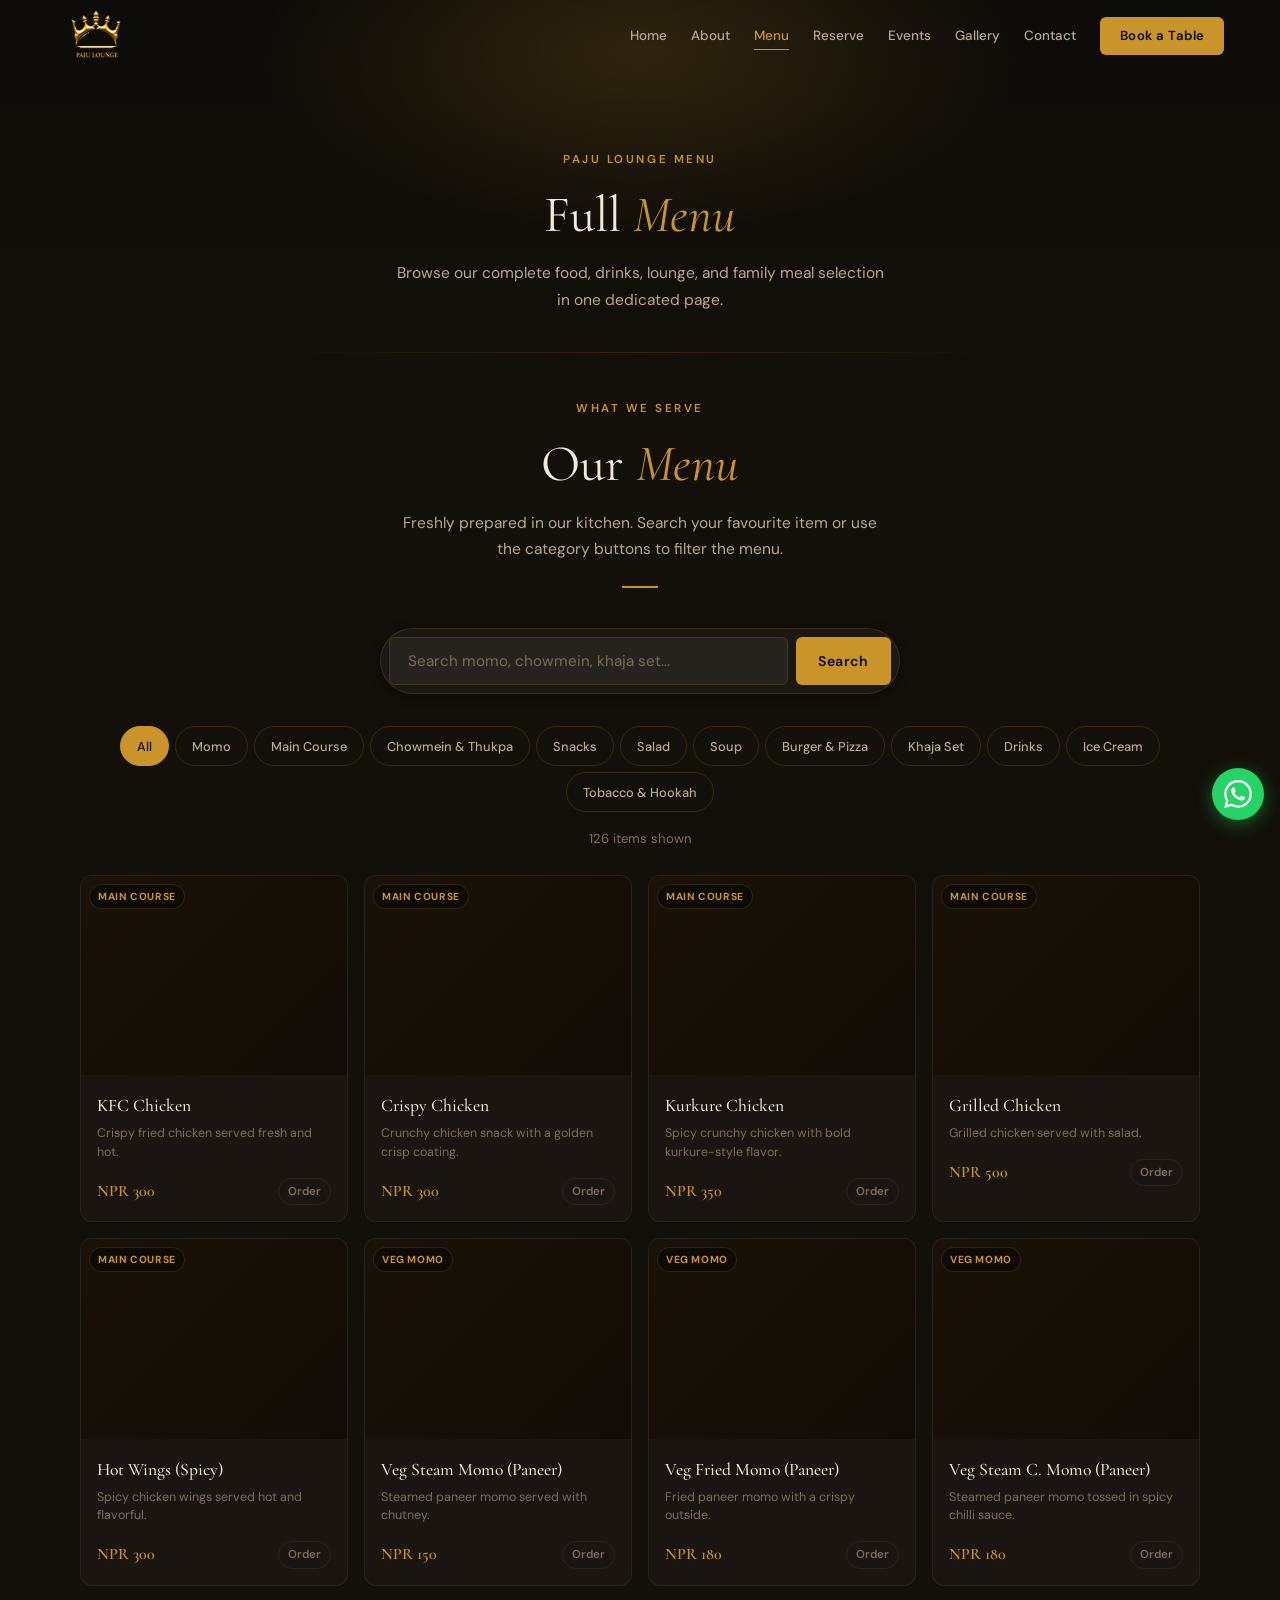
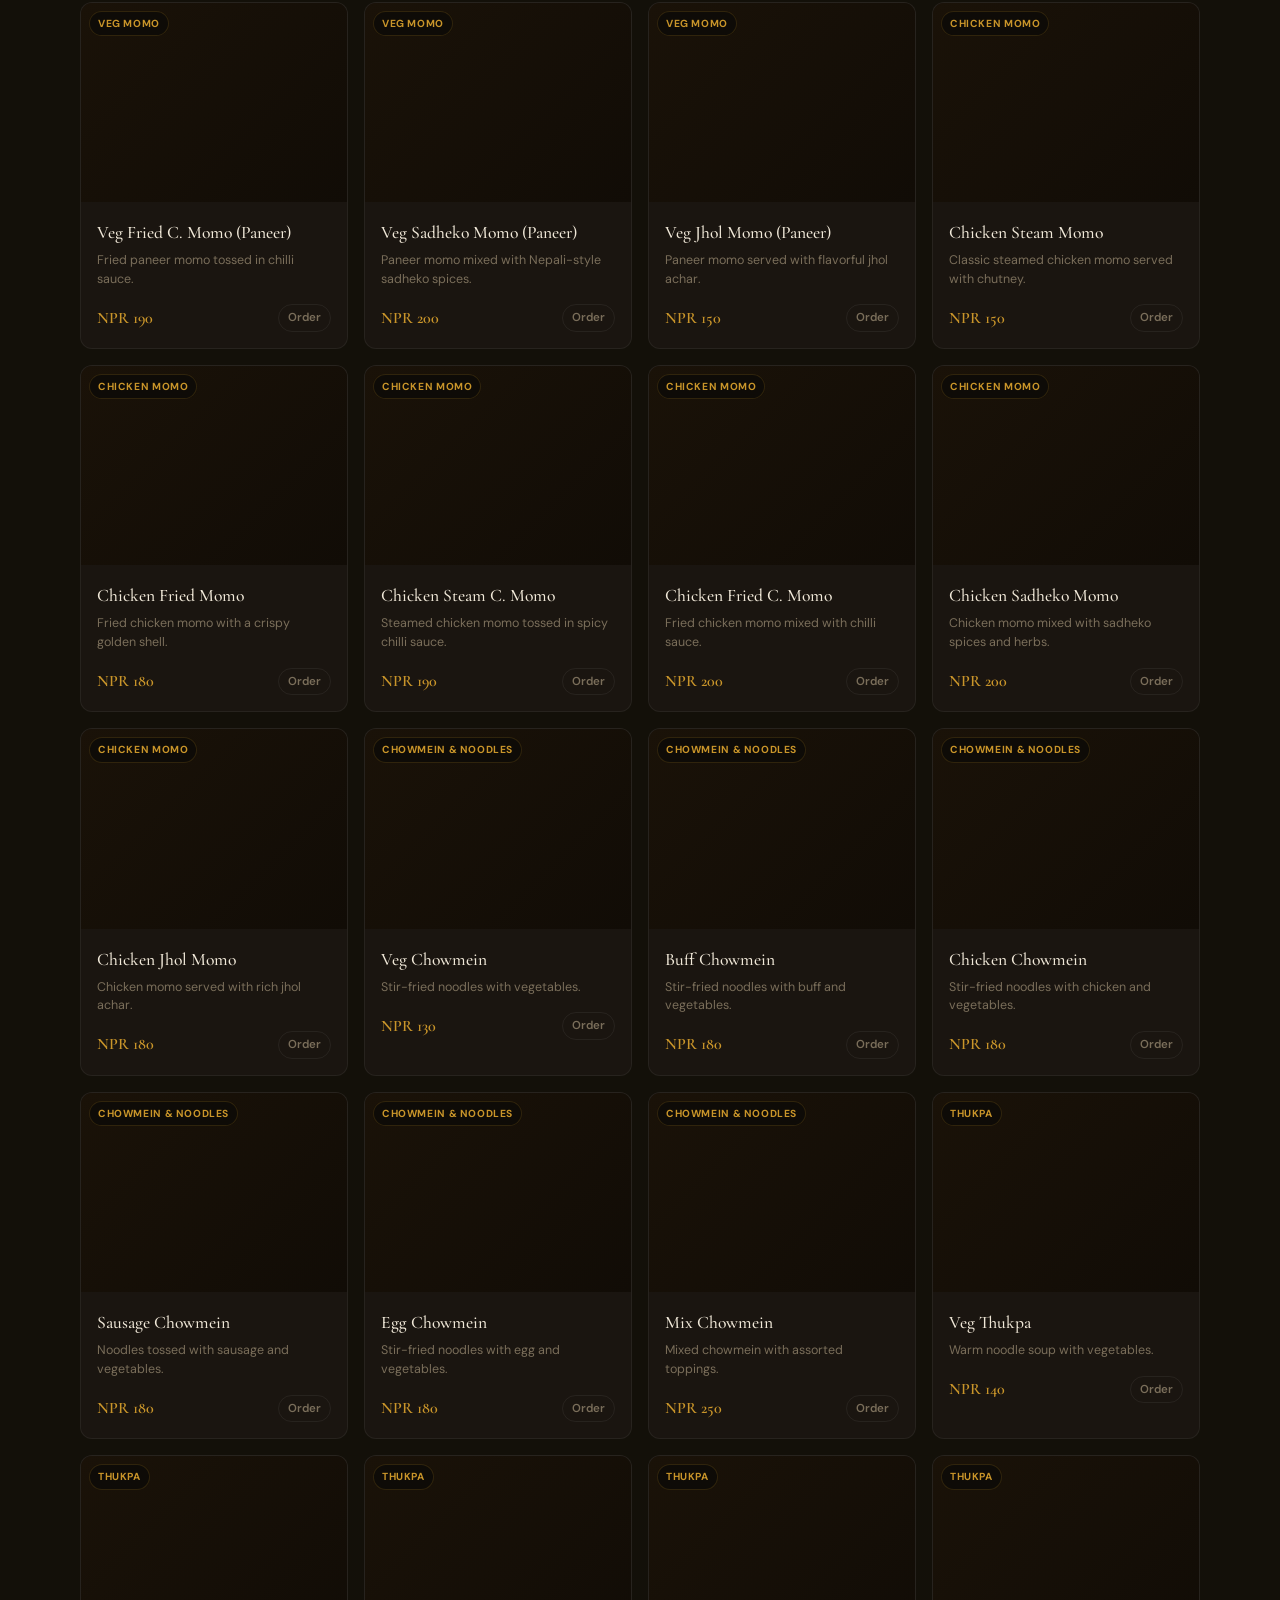
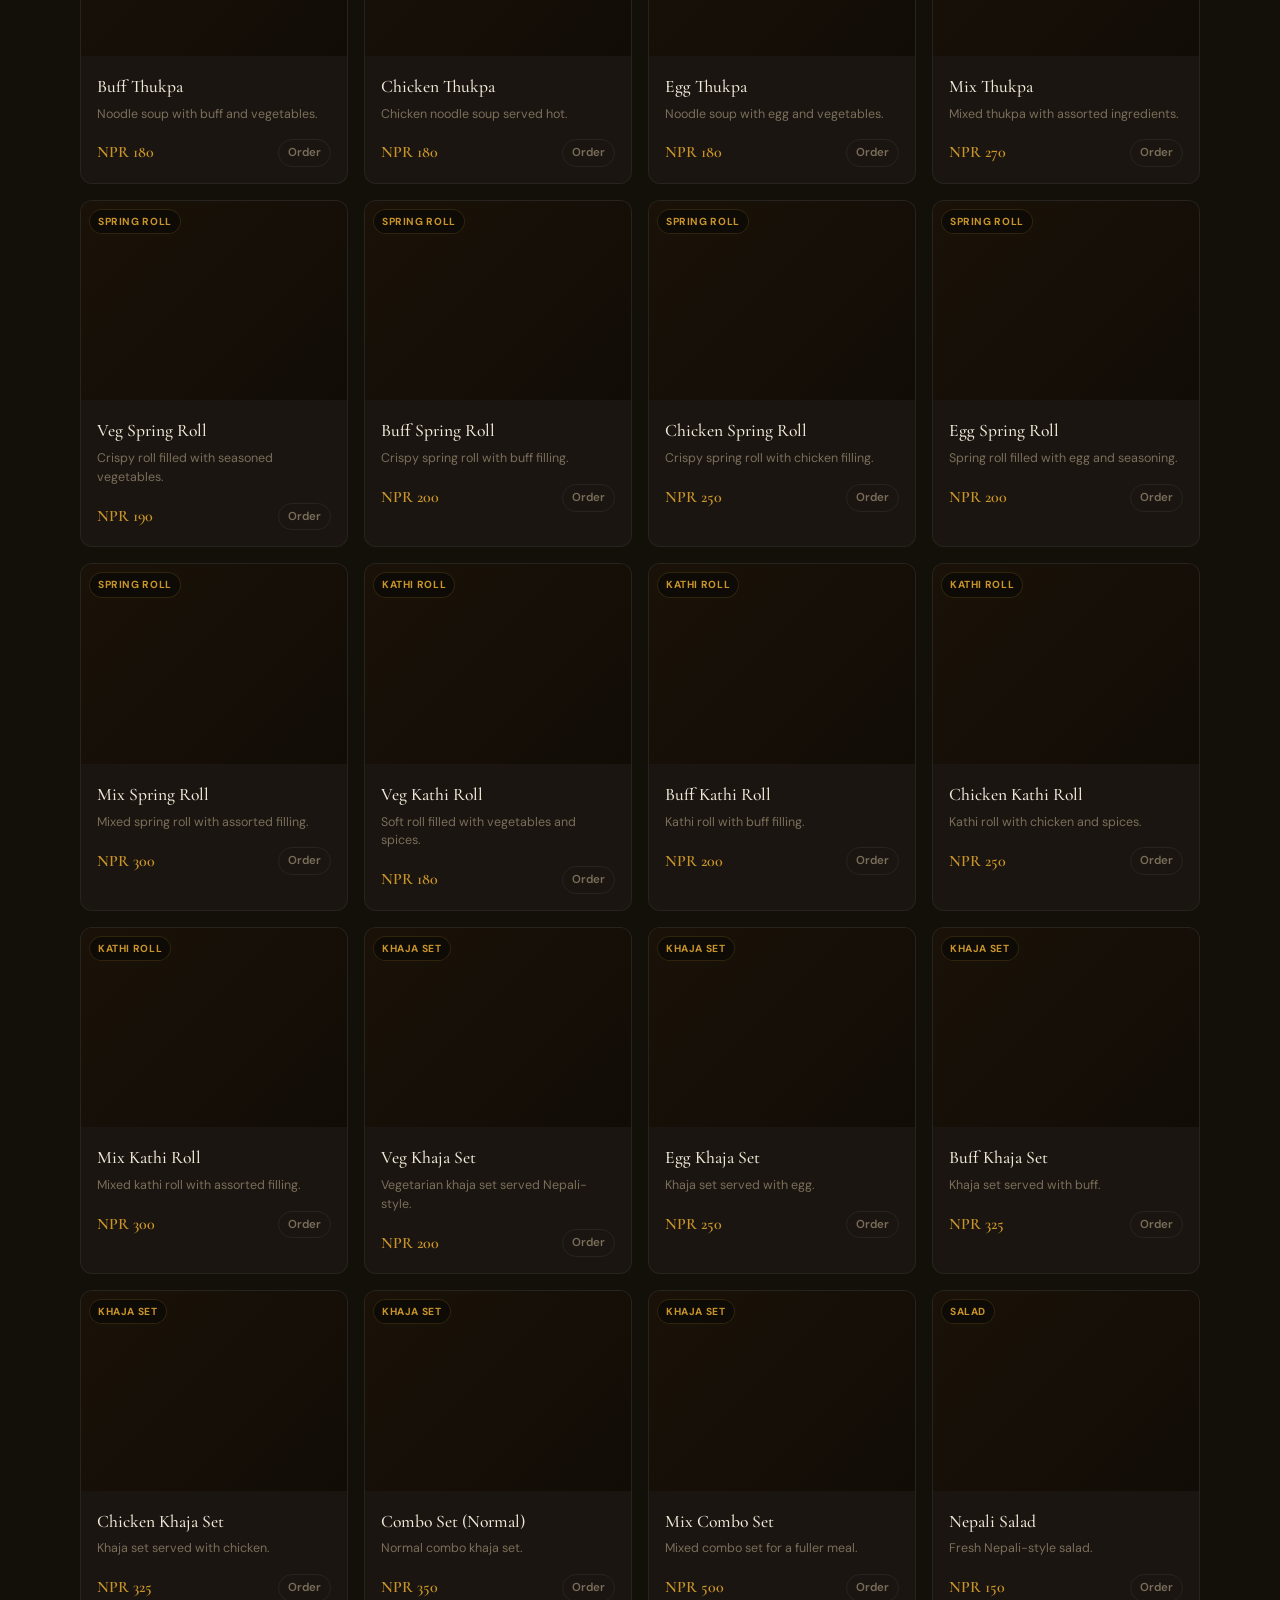
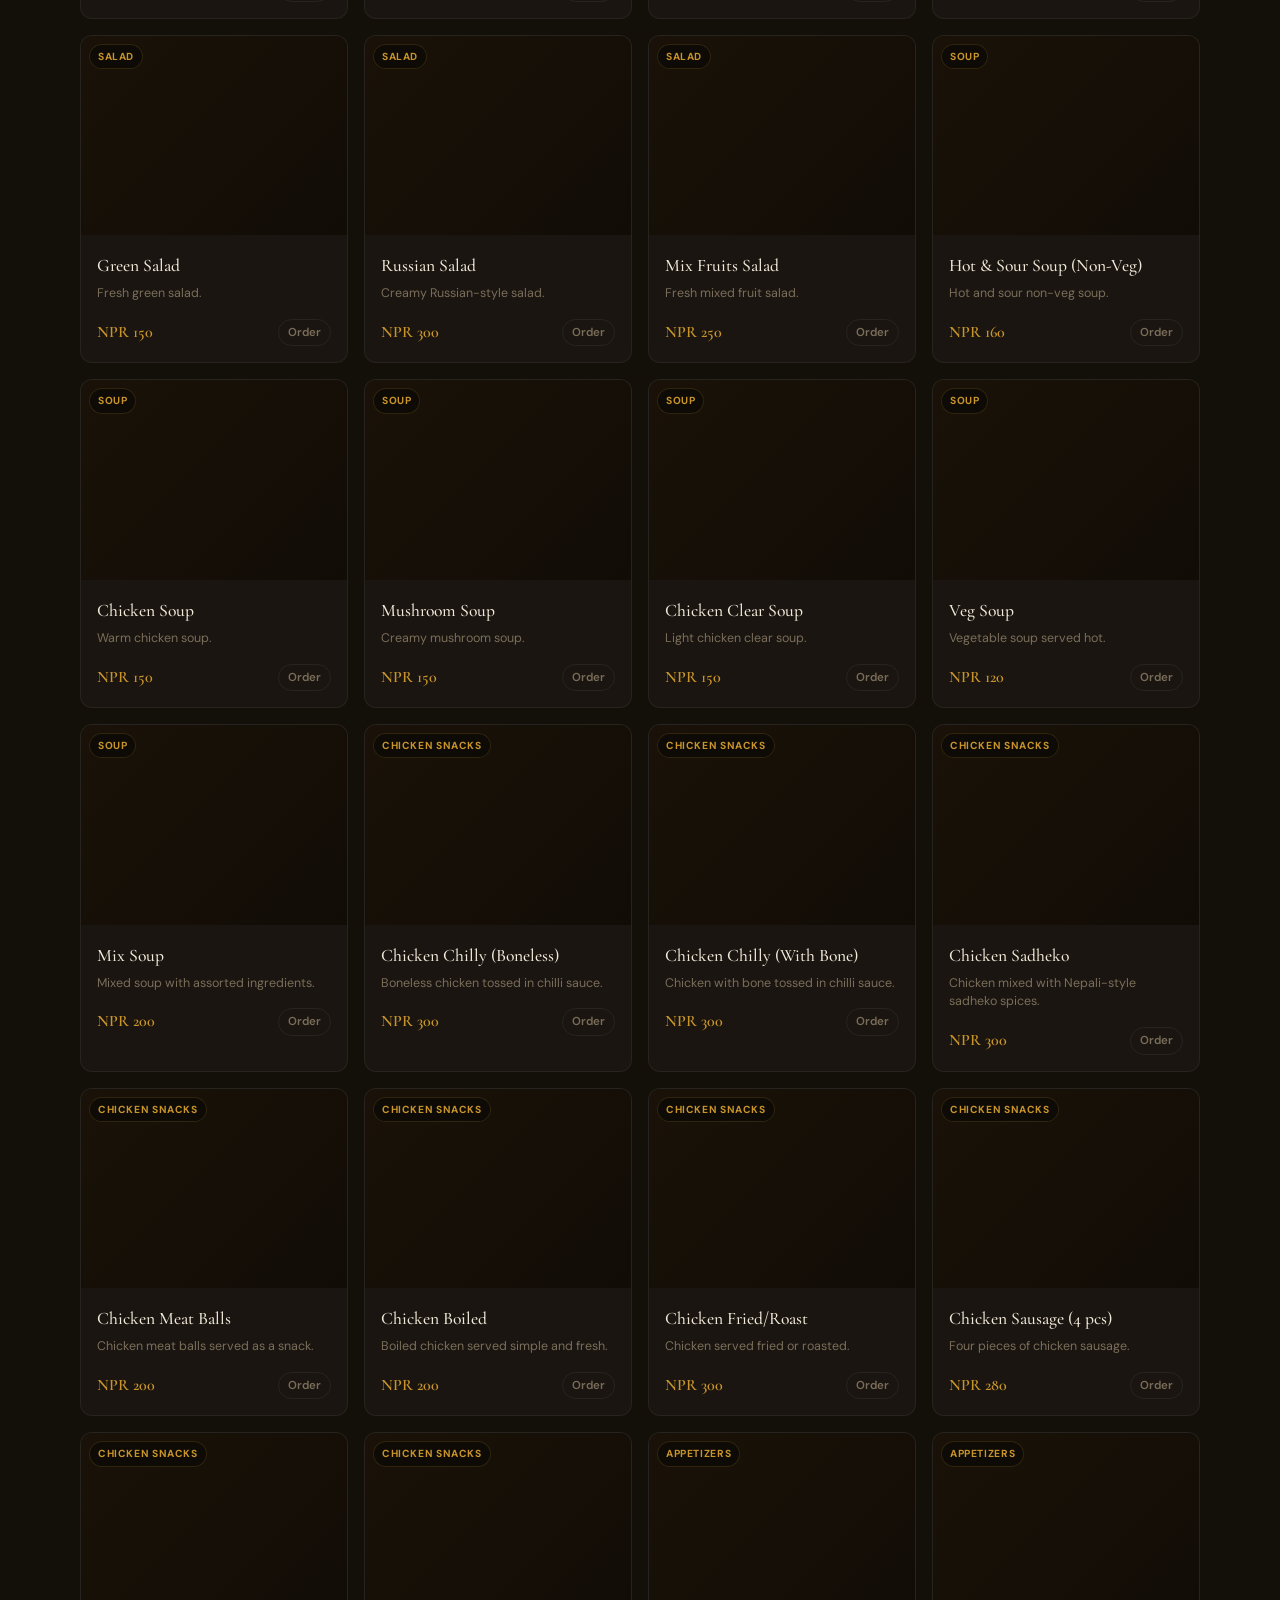
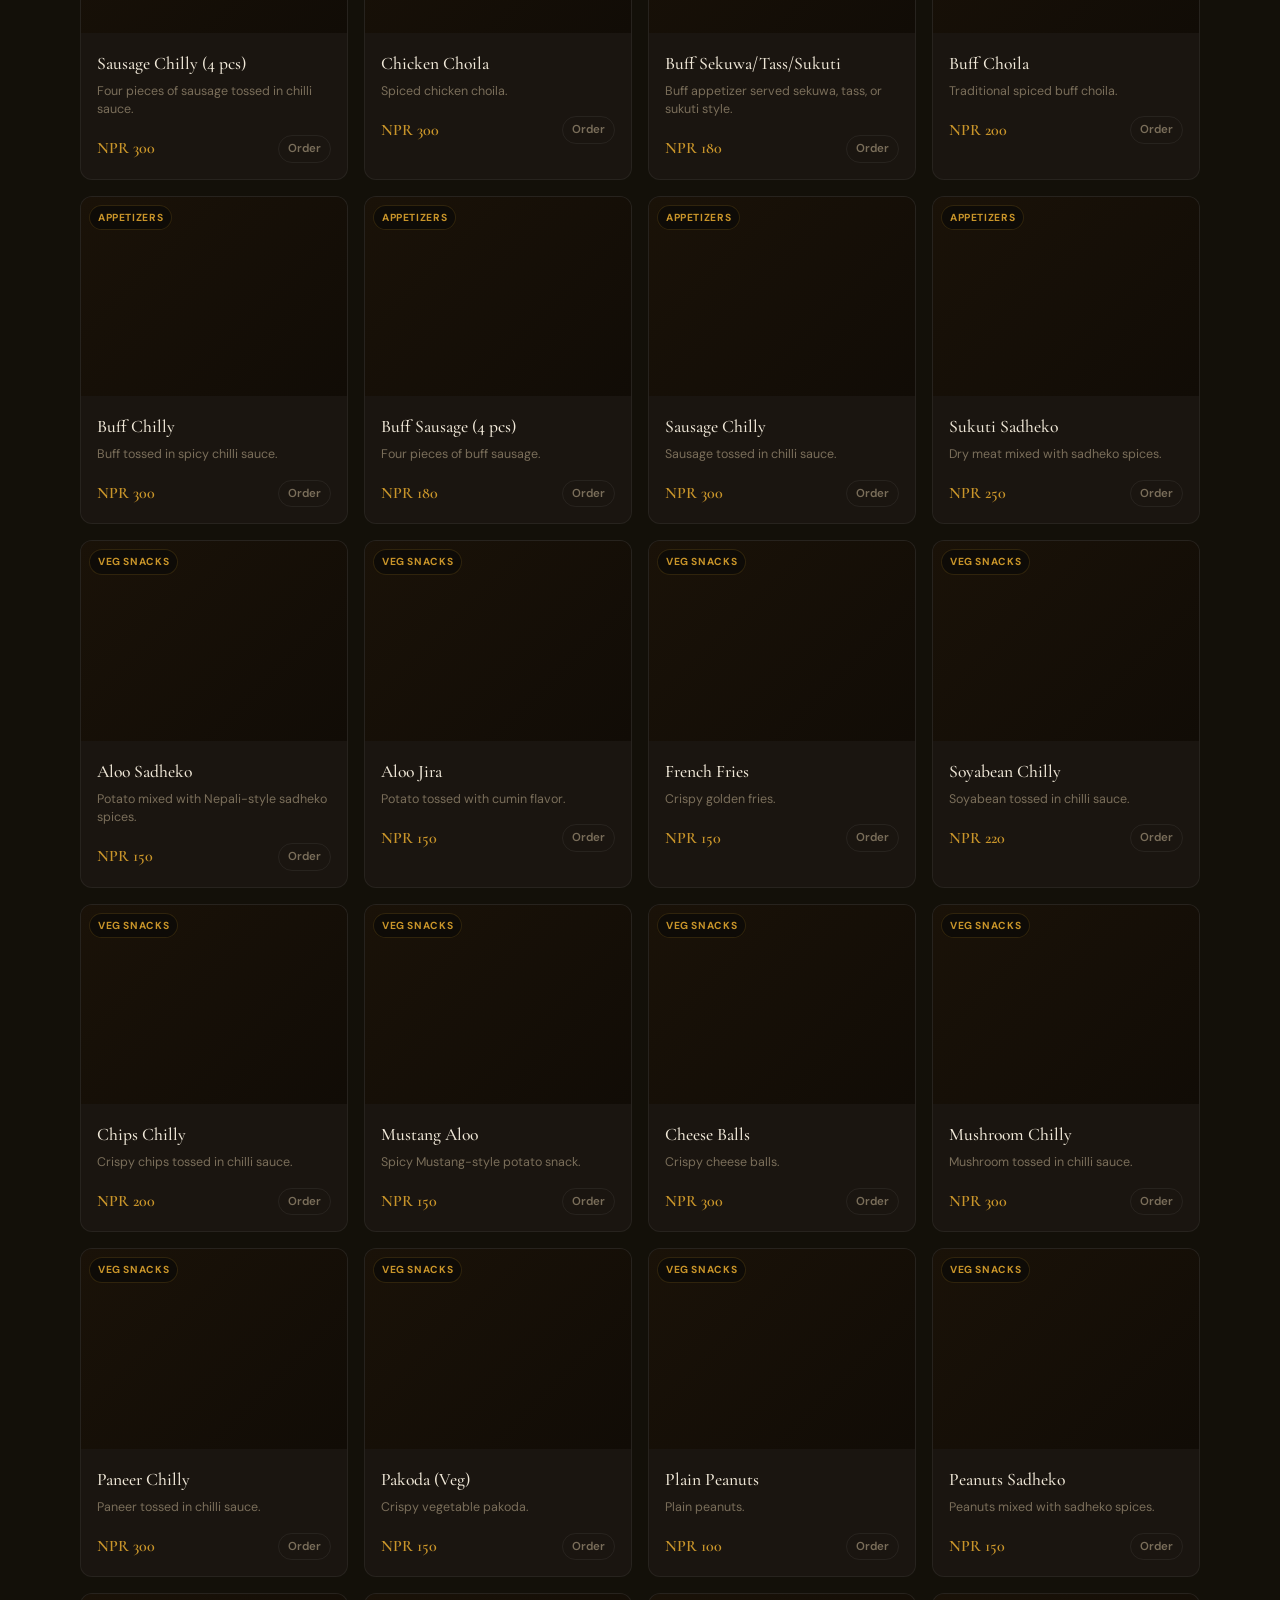
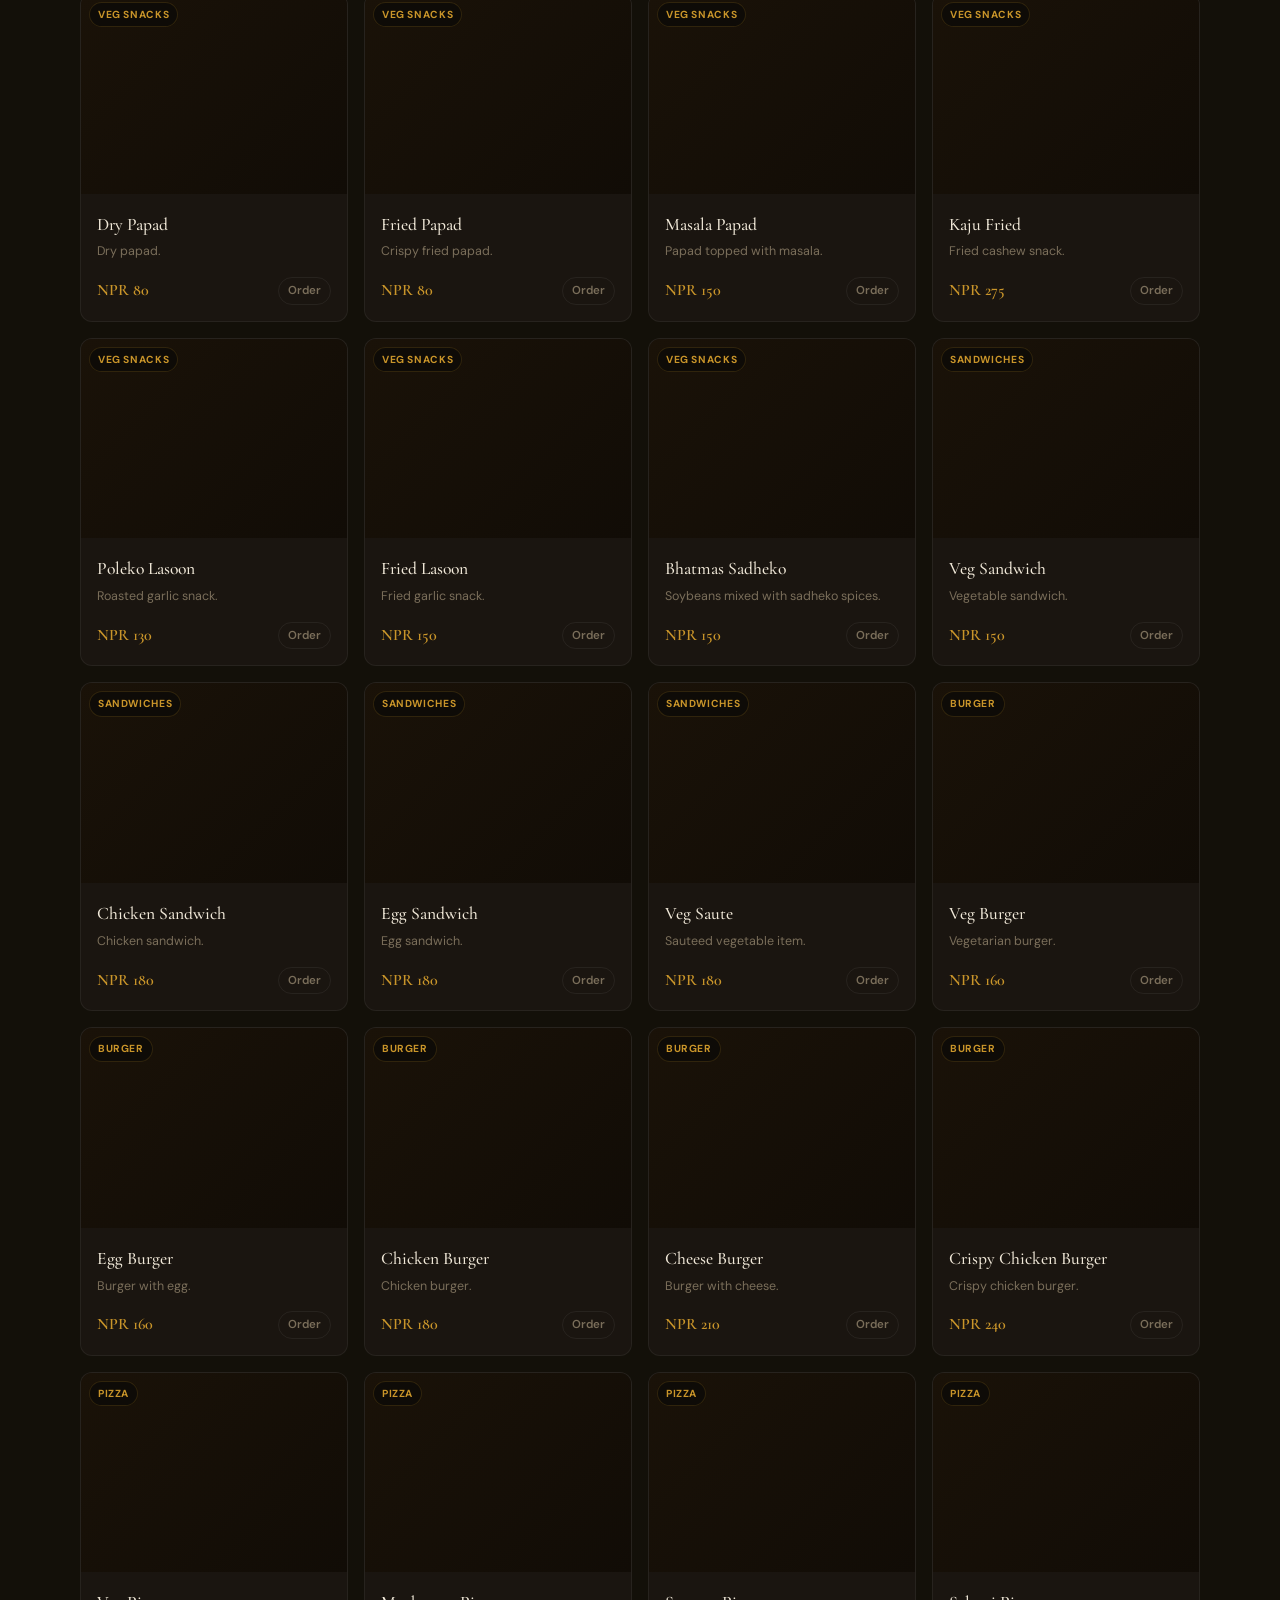
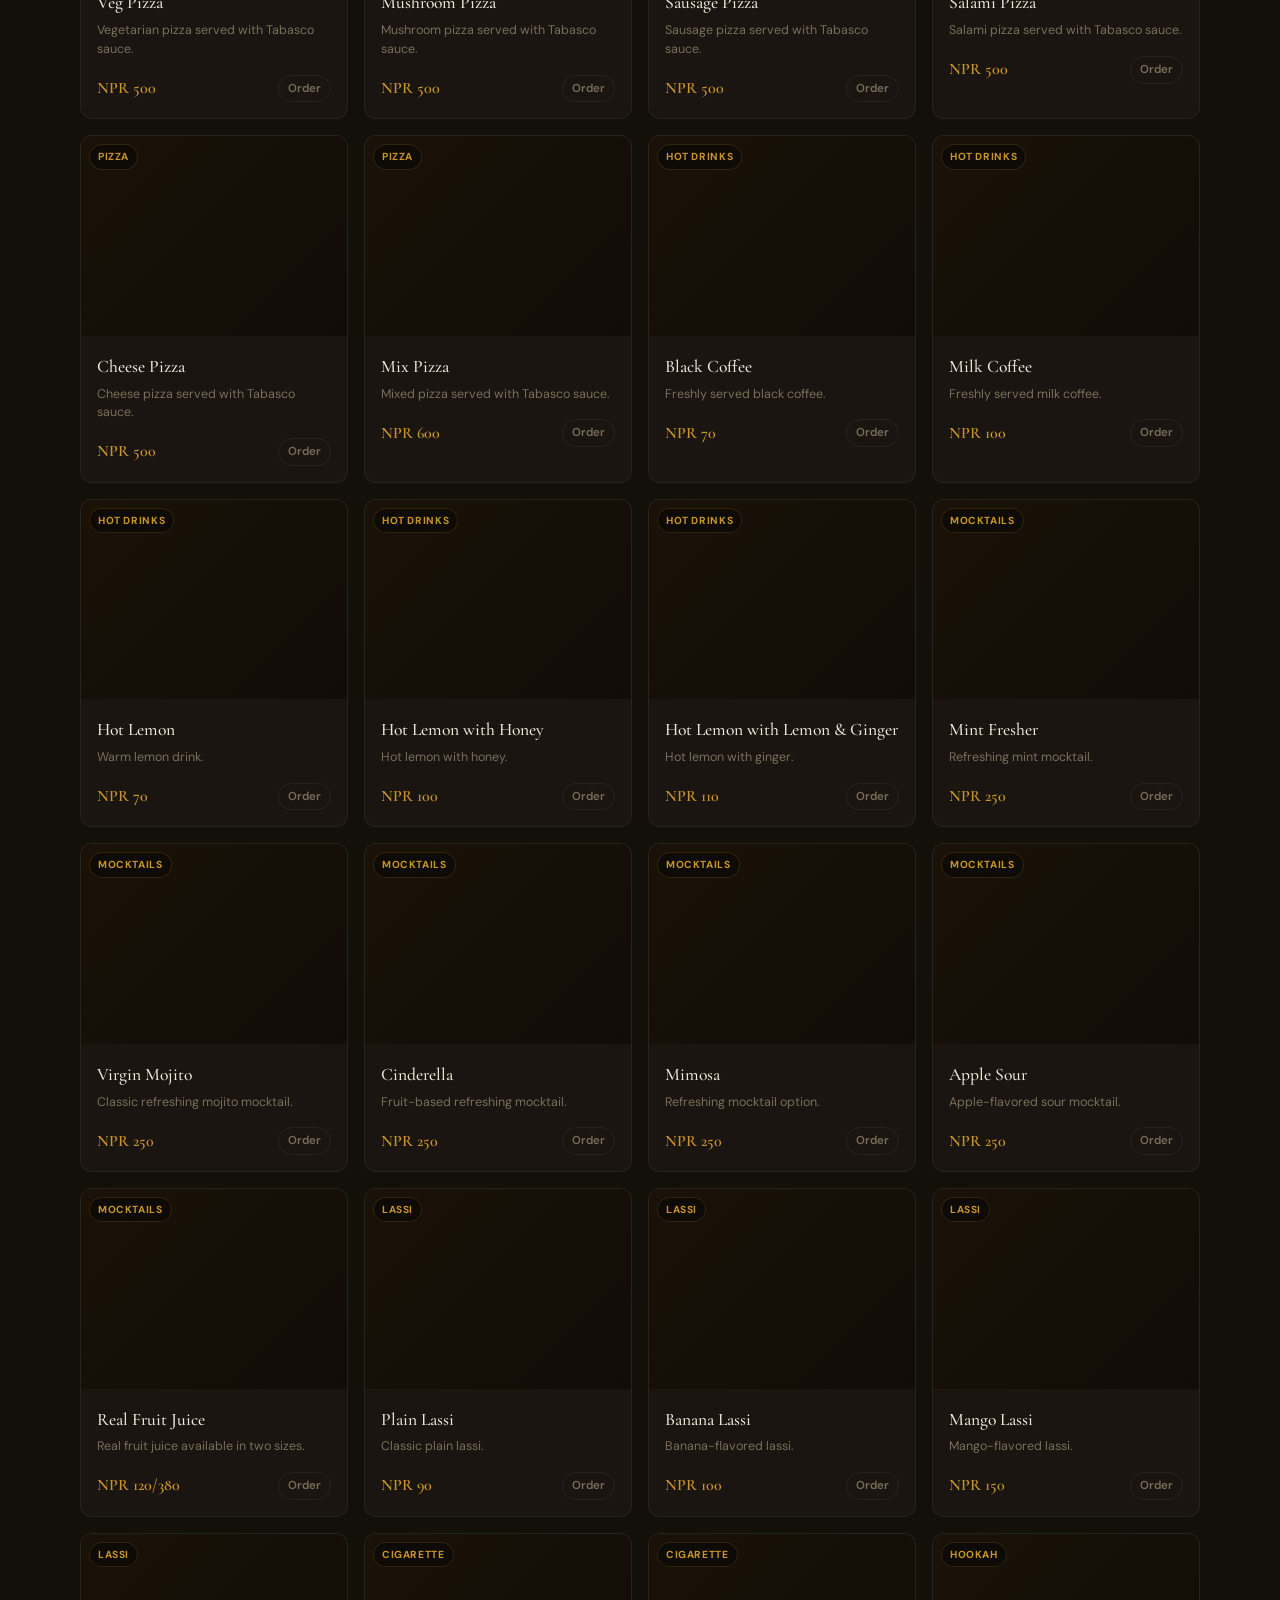
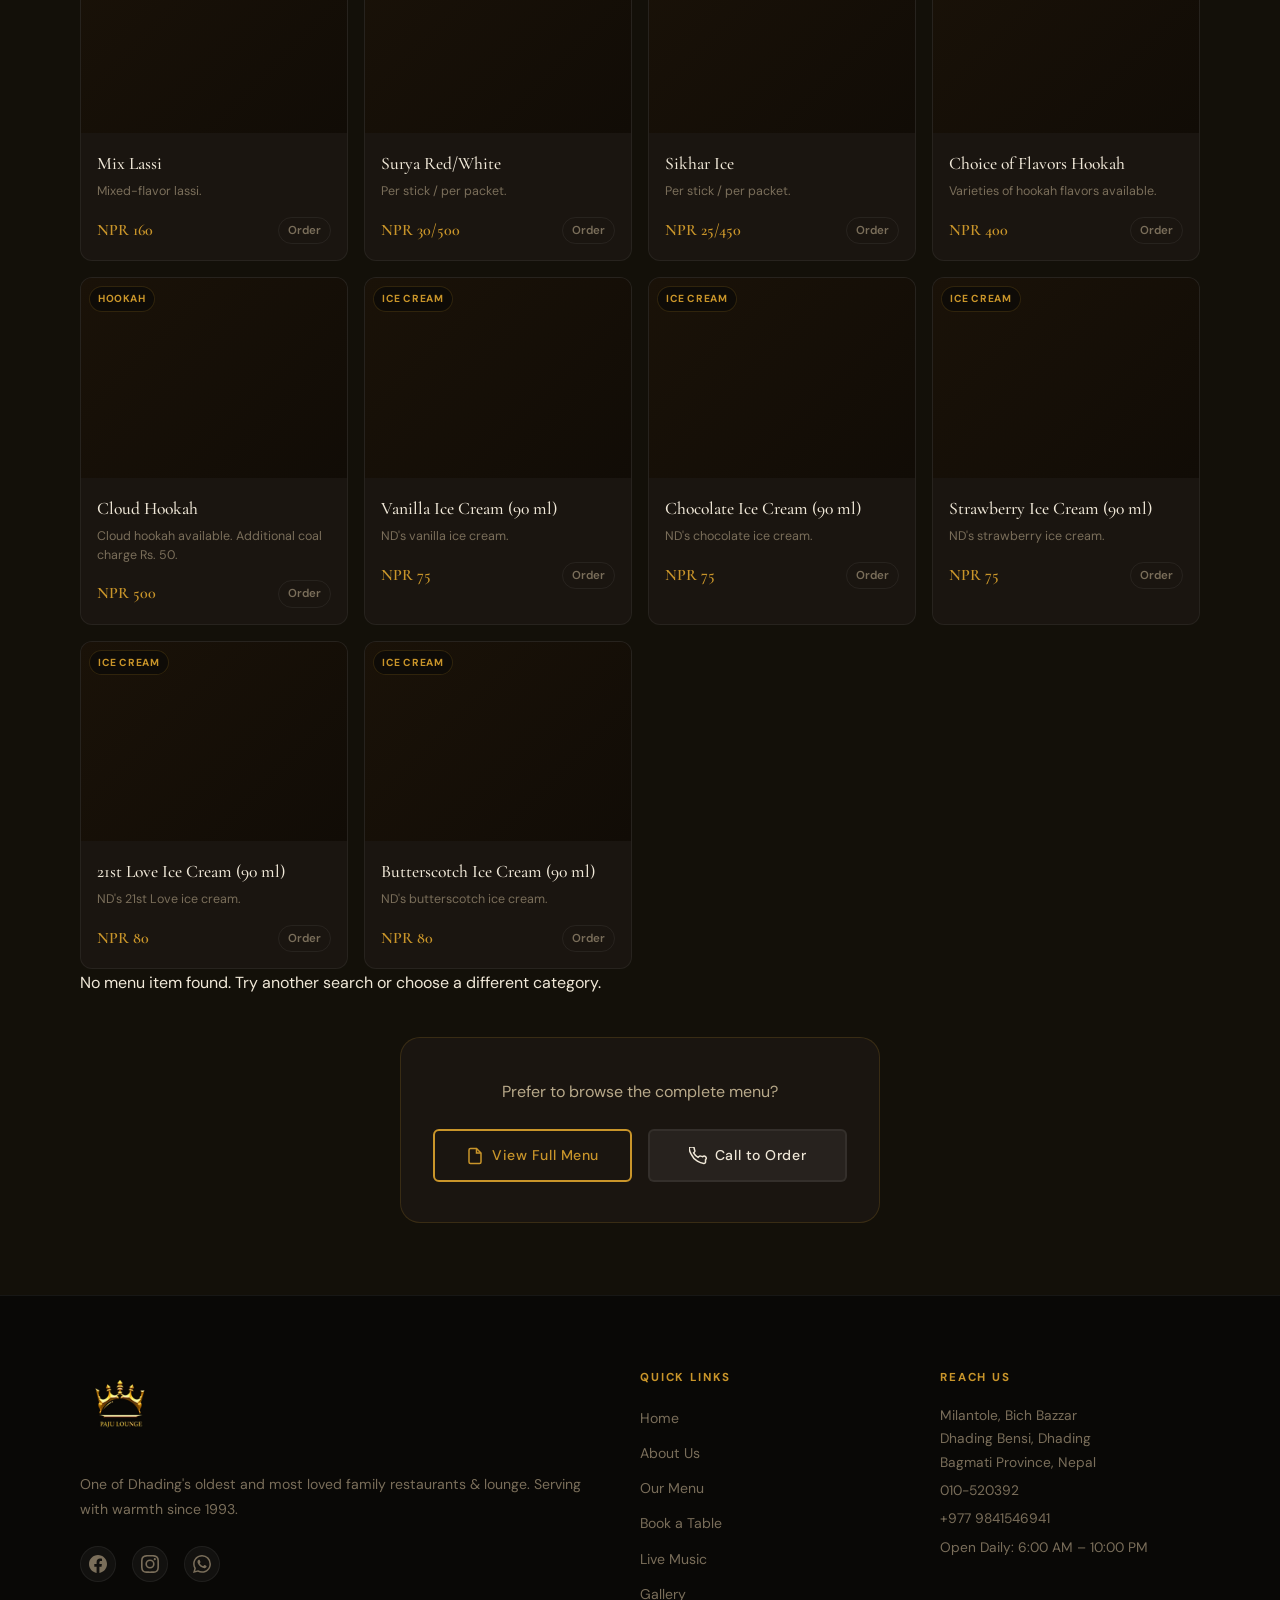
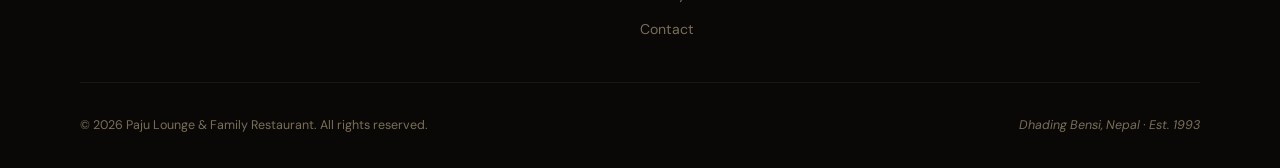
==== menu.html @ 6b2f8adc "draft1" ====
<!doctype html>
<html lang="en">
  <head>
    <meta charset="UTF-8" />
    <meta name="viewport" content="width=device-width, initial-scale=1.0" />

    <!-- ═══ PRIMARY META ═══════════════════════════════════════ -->
    <title>Full Menu | Paju Lounge &amp; Family Restaurant, Dhading Bensi</title>
    <meta name="description" content="Browse the complete menu of Paju Lounge &amp; Family Restaurant in Dhading Bensi, Nepal. Momo, chowmein, grilled chicken, mocktails, khaja set, hookah, ice cream &amp; more. Order via WhatsApp." />
    <meta name="keywords" content="Paju Lounge menu, momo Dhading Bensi, chowmein Dhading, restaurant menu Nepal, chicken sekuwa Dhading, hookah Dhading Bensi, mocktail Dhading, food menu Dhading" />
    <meta name="robots" content="index, follow, max-image-preview:large, max-snippet:-1" />
    <link rel="canonical" href="https://pajulounge.com.np/menu.html" />

    <!-- ═══ OPEN GRAPH ══════════════════════════════════════════ -->
    <meta property="og:type" content="website" />
    <meta property="og:site_name" content="Paju Lounge &amp; Family Restaurant" />
    <meta property="og:title" content="Full Menu | Paju Lounge &amp; Family Restaurant, Dhading Bensi" />
    <meta property="og:description" content="Browse our complete menu — momo, grilled specials, mocktails, khaja sets, hookah &amp; more. Order directly via WhatsApp." />
    <meta property="og:url" content="https://pajulounge.com.np/menu.html" />
    <meta property="og:image" content="https://pajulounge.com.np/assets/logo/heromomo.webp" />
    <meta property="og:image:alt" content="Paju Lounge food menu" />
    <meta property="og:locale" content="en_US" />

    <!-- ═══ TWITTER CARD ════════════════════════════════════════ -->
    <meta name="twitter:card" content="summary_large_image" />
    <meta name="twitter:title" content="Full Menu | Paju Lounge &amp; Family Restaurant" />
    <meta name="twitter:description" content="Momo, grilled specials, mocktails, khaja sets &amp; more from Dhading Bensi's most loved restaurant." />
    <meta name="twitter:image" content="https://pajulounge.com.np/assets/logo/heromomo.webp" />

    <!-- ═══ STRUCTURED DATA — MENU PAGE ════════════════════════ -->
    <script type="application/ld+json">
    {
      "@context": "https://schema.org",
      "@type": "Menu",
      "@id": "https://pajulounge.com.np/menu.html#menu",
      "name": "Paju Lounge Full Menu",
      "url": "https://pajulounge.com.np/menu.html",
      "hasMenuSection": [
        { "@type": "MenuSection", "name": "Momo", "description": "Veg and chicken momo — steamed, fried, C-momo, jhol momo, and sadheko." },
        { "@type": "MenuSection", "name": "Main Course", "description": "KFC chicken, crispy chicken, grilled chicken, hot wings." },
        { "@type": "MenuSection", "name": "Chowmein & Thukpa", "description": "Veg and chicken chowmein and thukpa." },
        { "@type": "MenuSection", "name": "Snacks", "description": "Spring rolls, sadeko, fries, and more." },
        { "@type": "MenuSection", "name": "Khaja Set", "description": "Traditional Nepali khaja sets — veg and chicken." },
        { "@type": "MenuSection", "name": "Drinks", "description": "Hot drinks, mocktails, lassi, soft drinks." },
        { "@type": "MenuSection", "name": "Ice Cream", "description": "Vanilla, chocolate, strawberry, butterscotch and more." },
        { "@type": "MenuSection", "name": "Tobacco & Hookah", "description": "Cigarettes and hookah with choice of flavors." }
      ],
      "inLanguage": "en",
      "provider": {
        "@type": "Restaurant",
        "@id": "https://pajulounge.com.np/#restaurant",
        "name": "Paju Lounge & Family Restaurant"
      }
    }
    </script>

    <!-- ═══ BREADCRUMB ══════════════════════════════════════════ -->
    <script type="application/ld+json">
    {
      "@context": "https://schema.org",
      "@type": "BreadcrumbList",
      "itemListElement": [
        { "@type": "ListItem", "position": 1, "name": "Home", "item": "https://pajulounge.com.np/" },
        { "@type": "ListItem", "position": 2, "name": "Menu", "item": "https://pajulounge.com.np/menu.html" }
      ]
    }
    </script>

    <!-- ═══ FONTS ══════════════════════════════════════════════ -->
    <link rel="preconnect" href="https://fonts.googleapis.com" />
    <link rel="preconnect" href="https://fonts.gstatic.com" crossorigin />
    <link
      href="https://fonts.googleapis.com/css2?family=Cormorant+Garamond:ital,wght@0,300;0,400;0,500;0,600;0,700;1,300;1,400;1,500&family=DM+Sans:opsz,wght@9..40,300;9..40,400;9..40,500;9..40,600&display=swap"
      rel="stylesheet"
    />
    <link rel="stylesheet" href="style.css" />
  
    <!-- Web App Manifest -->
    <link rel="manifest" href="/site.webmanifest" />
    <meta name="theme-color" content="#c9952a" />
    
    <!-- Apple Touch Icon Fix -->
    <link rel="apple-touch-icon" sizes="180x180" href="/apple-touch-icon.png" />
</head>
  <body>
    <!-- ═══════════════════════════════════════════
       PAGE LOADER
  ═══════════════════════════════════════════ -->
    <div class="page-loader" id="pageLoader" aria-hidden="true" role="status">
      <div class="loader-inner">
        <div class="loader-food-ring">
          <div class="loader-icon" style="--i:0; --start:0deg">
            <span class="loader-icon-emoji" style="--i:0; --start:0deg">🍜</span>
          </div>
          <div class="loader-icon" style="--i:1; --start:60deg">
            <span class="loader-icon-emoji" style="--i:1; --start:60deg">🥟</span>
          </div>
          <div class="loader-icon" style="--i:2; --start:120deg">
            <span class="loader-icon-emoji" style="--i:2; --start:120deg">🍗</span>
          </div>
          <div class="loader-icon" style="--i:3; --start:180deg">
            <span class="loader-icon-emoji" style="--i:3; --start:180deg">🍹</span>
          </div>
          <div class="loader-icon" style="--i:4; --start:240deg">
            <span class="loader-icon-emoji" style="--i:4; --start:240deg">🍕</span>
          </div>
          <div class="loader-icon" style="--i:5; --start:300deg">
            <span class="loader-icon-emoji" style="--i:5; --start:300deg">🧆</span>
          </div>
      
        </div>
        <p class="loader-tagline">Loading the full menu&hellip;</p>
      </div>
    </div>

    <!-- ═══════════════════════════════════════════
       NAVBAR
  ═══════════════════════════════════════════ -->
    <header class="navbar" id="navbar">
      <div class="nav-container">
        <a href="index.html#home" class="nav-logo" aria-label="Paju Lounge Home">
          <img
            src="./assets/logo/PAJUGOLD.webp"
            alt="Paju Lounge"
            class="nav-logo-img"
          />
        </a>

        <nav class="nav-links" id="navLinks" aria-label="Main navigation">
          <a href="index.html#home" class="nav-link">Home</a>
          <a href="index.html#about" class="nav-link">About</a>
          <a href="menu.html" class="nav-link active">Menu</a>
          <a href="index.html#reserve" class="nav-link">Reserve</a>
          <a href="index.html#events" class="nav-link">Events</a>
          <a href="index.html#gallery" class="nav-link">Gallery</a>
          <a href="index.html#contact" class="nav-link">Contact</a>
          <a href="index.html#reserve" class="nav-cta-btn">Book a Table</a>
        </nav>

        <button
          class="hamburger"
          id="hamburger"
          aria-label="Open menu"
          aria-expanded="false"
          aria-controls="mobileNav"
        >
          <span></span><span></span><span></span>
        </button>
      </div>
    </header>

    <!-- Mobile Full-Screen Nav -->
    <div
      class="mobile-nav"
      id="mobileNav"
      aria-hidden="true"
      role="dialog"
      aria-label="Mobile navigation"
    >
      <button
        class="mobile-nav-close"
        id="mobileNavClose"
        aria-label="Close menu"
      >
        &#10005;
      </button>
      <nav class="mobile-nav-links" aria-label="Mobile navigation">
        <a href="index.html#home" class="mobile-link">Home</a>
        <a href="index.html#about" class="mobile-link">About</a>
        <a href="menu.html" class="mobile-link">Menu</a>
        <a href="index.html#reserve" class="mobile-link">Reserve</a>
        <a href="index.html#events" class="mobile-link">Events</a>
        <a href="index.html#gallery" class="mobile-link">Gallery</a>
        <a href="index.html#contact" class="mobile-link">Contact</a>
        <a href="index.html#reserve" class="mobile-cta-btn">Book a Table</a>
      </nav>
    </div>


    <!-- ═══════════════════════════════════════════
       MENU PAGE HERO
  ═══════════════════════════════════════════ -->
    <section class="page-hero menu-page-hero">
      <div class="container">
        <p class="section-eyebrow reveal-up">Paju Lounge Menu</p>
        <h1 class="section-title reveal-up anim-d1">Full <em>Menu</em></h1>
        <p class="section-desc reveal-up anim-d2">
          Browse our complete food, drinks, lounge, and family meal selection in one dedicated page.
        </p>
      </div>
    </section>

    <!-- ═══════════════════════════════════════════
       MENU
  ═══════════════════════════════════════════ -->
    <section class="section menu-section menu-page-section" id="menu">
      <div class="container">
        <div class="section-header reveal-up">
          <p class="section-eyebrow">What We Serve</p>
          <h2 class="section-title">Our <em>Menu</em></h2>
          <p class="section-desc">
            Freshly prepared in our kitchen. Search your favourite item or use the category buttons to filter the menu.
          </p>
        </div>

        <form class="menu-search reveal-up" id="menuSearchForm" role="search" aria-label="Search menu items">
          <label class="sr-only" for="menuSearchInput">Search menu items</label>
          <input
            class="menu-search-input"
            id="menuSearchInput"
            type="search"
            placeholder="Search momo, chowmein, khaja set..."
            autocomplete="off"
          />
          <button class="menu-search-btn" type="submit">Search</button>
        </form>

        <div
          class="menu-filters reveal-up"
          role="group"
          aria-label="Filter menu by category"
        >
          <button class="filter-btn active" data-filter="all" type="button">
            All
          </button>

          <button class="filter-btn" data-filter="momo" type="button">
            Momo
          </button>

          <button class="filter-btn" data-filter="main" type="button">
            Main Course
          </button>

          <button class="filter-btn" data-filter="noodles" type="button">
            Chowmein & Thukpa
          </button>

          <button class="filter-btn" data-filter="snacks" type="button">
            Snacks
          </button>

          <button class="filter-btn" data-filter="salad" type="button">
            Salad
          </button>

          <button class="filter-btn" data-filter="soup" type="button">
            Soup
          </button>

          <button class="filter-btn" data-filter="bread" type="button">
            Burger & Pizza
          </button>

          <button class="filter-btn" data-filter="family" type="button">
            Khaja Set
          </button>

          <button class="filter-btn" data-filter="drinks" type="button">
            Drinks
          </button>

          <button class="filter-btn" data-filter="dessert" type="button">
            Ice Cream
          </button>

          <button class="filter-btn" data-filter="tobacco" type="button">
            Tobacco & Hookah
          </button>
        </div>

        <p class="menu-results-count" id="menuResultsCount" aria-live="polite"></p>

        <div class="menu-grid" id="menuGrid"></div>

        <p class="menu-empty-state" id="menuEmptyState" hidden>
          No items found for your search. Try a different keyword or browse all categories.
        </p>
          No menu item found. Try another search or choose a different category.
        </p>

        <!-- /menu-grid -->

        <!-- CTA row -->
        <div class="menu-cta-row reveal-up">
          <div class="menu-cta-card">
            <p>Prefer to browse the complete menu?</p>
            <div class="menu-cta-btns">
              <!-- REPLACE href with your actual PDF or Canva menu link -->
              <a
                href="https://www.canva.com/design/DAFeZKgQZDw/zqLnfY-5BJ8QyfmhQOB3YA/view"
                target="_blank"
                rel="noopener noreferrer"
                class="btn btn-outline"
              >
                <svg
                  viewBox="0 0 24 24"
                  fill="none"
                  stroke="currentColor"
                  stroke-width="2"
                  width="18"
                  height="18"
                  aria-hidden="true"
                >
                  <path
                    d="M14 2H6a2 2 0 00-2 2v16a2 2 0 002 2h12a2 2 0 002-2V8z"
                  />
                  <polyline points="14,2 14,8 20,8" />
                </svg>
                View Full Menu
              </a>
              <a href="tel:+97710520392" class="btn btn-ghost">
                <svg
                  viewBox="0 0 24 24"
                  fill="none"
                  stroke="currentColor"
                  stroke-width="2"
                  width="18"
                  height="18"
                  aria-hidden="true"
                >
                  <path
                    d="M22 16.92v3a2 2 0 01-2.18 2 19.79 19.79 0 01-8.63-3.07A19.5 19.5 0 013.07 9.81 19.79 19.79 0 01.02 1.2 2 2 0 012 .02h3a2 2 0 012 1.72c.127.96.361 1.903.7 2.81a2 2 0 01-.45 2.11L6.09 7.91a16 16 0 006 6l1.27-1.27a2 2 0 012.11-.45c.907.339 1.85.573 2.81.7A2 2 0 0122 16.92z"
                  />
                </svg>
                Call to Order
              </a>
            </div>
          </div>
        </div>
      </div>
    </section>

    <!-- ═══════════════════════════════════════════
       FOOTER
  ═══════════════════════════════════════════ -->
    <footer class="footer">
      <div class="container">
        <div class="footer-grid">
          <div class="footer-brand">
            <a href="index.html#home" class="footer-logo" aria-label="Back to top">
              <img
                src="./assets/logo/PAJUGOLD.webp"
                alt="Paju Lounge"
                class="footer-logo-img"
              />
            </a>
            <p class="footer-tagline">
              One of Dhading's oldest and most loved family restaurants &amp;
              lounge. Serving with warmth since 1993.
            </p>
            <div class="footer-socials">
              <a
                href="https://www.facebook.com/pajuloungandfamilyrestaurant/"
                target="_blank"
                rel="noopener noreferrer"
                aria-label="Visit our Facebook page"
              >
                <svg
                  viewBox="0 0 24 24"
                  fill="currentColor"
                  width="18"
                  height="18"
                  aria-hidden="true"
                >
                  <path
                    d="M24 12.073c0-6.627-5.373-12-12-12s-12 5.373-12 12c0 5.99 4.388 10.954 10.125 11.854v-8.385H7.078v-3.47h3.047V9.43c0-3.007 1.792-4.669 4.533-4.669 1.312 0 2.686.235 2.686.235v2.953H15.83c-1.491 0-1.956.925-1.956 1.874v2.25h3.328l-.532 3.47h-2.796v8.385C19.612 23.027 24 18.062 24 12.073z"
                  />
                </svg>
              </a>
              <a
                href="https://www.instagram.com/pajulounge"
                target="_blank"
                rel="noopener noreferrer"
                aria-label="Visit our Instagram page"
              >
                <svg
                  viewBox="0 0 24 24"
                  fill="currentColor"
                  width="18"
                  height="18"
                  aria-hidden="true"
                >
                  <path
                    d="M12 2.163c3.204 0 3.584.012 4.85.07 3.252.148 4.771 1.691 4.919 4.919.058 1.265.069 1.645.069 4.849 0 3.205-.012 3.584-.069 4.849-.149 3.225-1.664 4.771-4.919 4.919-1.266.058-1.644.07-4.85.07-3.204 0-3.584-.012-4.849-.07-3.26-.149-4.771-1.699-4.919-4.92-.058-1.265-.07-1.644-.07-4.849 0-3.204.013-3.583.07-4.849.149-3.227 1.664-4.771 4.919-4.919 1.266-.057 1.645-.069 4.849-.069zM12 0C8.741 0 8.333.014 7.053.072 2.695.272.273 2.69.073 7.052.014 8.333 0 8.741 0 12c0 3.259.014 3.668.072 4.948.2 4.358 2.618 6.78 6.98 6.98C8.333 23.986 8.741 24 12 24c3.259 0 3.668-.014 4.948-.072 4.354-.2 6.782-2.618 6.979-6.98.059-1.28.073-1.689.073-4.948 0-3.259-.014-3.667-.072-4.947-.196-4.354-2.617-6.78-6.979-6.98C15.668.014 15.259 0 12 0zm0 5.838a6.162 6.162 0 100 12.324 6.162 6.162 0 000-12.324zM12 16a4 4 0 110-8 4 4 0 010 8zm6.406-11.845a1.44 1.44 0 100 2.881 1.44 1.44 0 000-2.881z"
                  />
                </svg>
              </a>
              <a
                href="https://wa.me/9779841546941"
                target="_blank"
                rel="noopener noreferrer"
                aria-label="Chat with us on WhatsApp"
              >
                <svg
                  viewBox="0 0 24 24"
                  fill="currentColor"
                  width="18"
                  height="18"
                  aria-hidden="true"
                >
                  <path
                    d="M17.472 14.382c-.297-.149-1.758-.867-2.03-.967-.273-.099-.471-.148-.67.15-.197.297-.767.966-.94 1.164-.173.199-.347.223-.644.075-.297-.15-1.255-.463-2.39-1.475-.883-.788-1.48-1.761-1.653-2.059-.173-.297-.018-.458.13-.606.134-.133.298-.347.446-.52.149-.174.198-.298.298-.497.099-.198.05-.371-.025-.52-.075-.149-.669-1.612-.916-2.207-.242-.579-.487-.5-.669-.51-.173-.008-.371-.01-.57-.01-.198 0-.52.074-.792.372-.272.297-1.04 1.016-1.04 2.479 0 1.462 1.065 2.875 1.213 3.074.149.198 2.096 3.2 5.077 4.487.709.306 1.262.489 1.694.625.712.227 1.36.195 1.871.118.571-.085 1.758-.719 2.006-1.413.248-.694.248-1.289.173-1.413-.074-.124-.272-.198-.57-.347m-5.421 7.403h-.004a9.87 9.87 0 01-5.031-1.378l-.361-.214-3.741.982.998-3.648-.235-.374a9.86 9.86 0 01-1.51-5.26c.001-5.45 4.436-9.884 9.888-9.884 2.64 0 5.122 1.03 6.988 2.898a9.825 9.825 0 012.893 6.994c-.003 5.45-4.437 9.884-9.885 9.884m8.413-18.297A11.815 11.815 0 0012.05 0C5.495 0 .16 5.335.157 11.892c0 2.096.547 4.142 1.588 5.945L.057 24l6.305-1.654a11.882 11.882 0 005.683 1.448h.005c6.554 0 11.890-5.335 11.893-11.893a11.821 11.821 0 00-3.48-8.413z"
                  />
                </svg>
              </a>
            </div>
          </div>

          <nav class="footer-nav" aria-label="Footer navigation">
            <h4 class="footer-nav-title">Quick Links</h4>
            <ul>
              <li><a href="index.html#home">Home</a></li>
              <li><a href="index.html#about">About Us</a></li>
              <li><a href="menu.html">Our Menu</a></li>
              <li><a href="index.html#reserve">Book a Table</a></li>
              <li><a href="index.html#events">Live Music</a></li>
              <li><a href="index.html#gallery">Gallery</a></li>
              <li><a href="index.html#contact">Contact</a></li>
            </ul>
          </nav>

          <address class="footer-contact">
            <h4 class="footer-nav-title">Reach Us</h4>
            <p>
              Milantole, Bich Bazzar<br />Dhading Bensi, Dhading<br />Bagmati
              Province, Nepal
            </p>
            <p><a href="tel:+97710520392">010-520392</a></p>
            <p><a href="tel:+9779841546941">+977 9841546941</a></p>
            <p>Open Daily: 6:00 AM – 10:00 PM</p>
          </address>
        </div>

        <div class="footer-bottom">
          <p>
            &copy; <span id="footerYear"></span> Paju Lounge &amp; Family
            Restaurant. All rights reserved.
          </p>
          <p class="footer-credit">Dhading Bensi, Nepal &middot; Est. 1993</p>
        </div>
      </div>
    </footer>

    <!-- ═══════════════════════════════════════════
       FLOATING ELEMENTS
  ═══════════════════════════════════════════ -->

    <a
      href="https://wa.me/9779841546941?text=Hi!%20I%27m%20reaching%20out%20from%20your%20website."
      target="_blank"
      rel="noopener noreferrer"
      class="floating-wa"
      aria-label="Chat with us on WhatsApp"
    >
      <svg
        viewBox="0 0 24 24"
        fill="currentColor"
        width="28"
        height="28"
        aria-hidden="true"
      >
        <path
          d="M17.472 14.382c-.297-.149-1.758-.867-2.03-.967-.273-.099-.471-.148-.67.15-.197.297-.767.966-.94 1.164-.173.199-.347.223-.644.075-.297-.15-1.255-.463-2.39-1.475-.883-.788-1.48-1.761-1.653-2.059-.173-.297-.018-.458.13-.606.134-.133.298-.347.446-.52.149-.174.198-.298.298-.497.099-.198.05-.371-.025-.52-.075-.149-.669-1.612-.916-2.207-.242-.579-.487-.5-.669-.51-.173-.008-.371-.01-.57-.01-.198 0-.52.074-.792.372-.272.297-1.04 1.016-1.04 2.479 0 1.462 1.065 2.875 1.213 3.074.149.198 2.096 3.2 5.077 4.487.709.306 1.262.489 1.694.625.712.227 1.36.195 1.871.118.571-.085 1.758-.719 2.006-1.413.248-.694.248-1.289.173-1.413-.074-.124-.272-.198-.57-.347m-5.421 7.403h-.004a9.87 9.87 0 01-5.031-1.378l-.361-.214-3.741.982.998-3.648-.235-.374a9.86 9.86 0 01-1.51-5.26c.001-5.45 4.436-9.884 9.888-9.884 2.64 0 5.122 1.03 6.988 2.898a9.825 9.825 0 012.893 6.994c-.003 5.45-4.437 9.884-9.885 9.884m8.413-18.297A11.815 11.815 0 0012.05 0C5.495 0 .16 5.335.157 11.892c0 2.096.547 4.142 1.588 5.945L.057 24l6.305-1.654a11.882 11.882 0 005.683 1.448h.005c6.554 0 11.890-5.335 11.893-11.893a11.821 11.821 0 00-3.48-8.413z"
        />
      </svg>
      <span class="floating-wa__tooltip">Chat with us</span>
    </a>

    <button
      class="scroll-top"
      id="scrollTop"
      aria-label="Scroll to top"
      type="button"
    >
      <svg
        viewBox="0 0 24 24"
        fill="none"
        stroke="currentColor"
        stroke-width="2.5"
        width="20"
        height="20"
        aria-hidden="true"
      >
        <polyline points="18 15 12 9 6 15" />
      </svg>
    </button>

    <script src="script.js"></script>
  </body>
</html>
---- style.css ----
/* ============================================================
   PAJU LOUNGE & FAMILY RESTAURANT — style.css
   Clean rewrite: mobile-first, no duplicate rules, no conflicts
   Fonts: Cormorant Garamond (headings) · DM Sans (body)
   ============================================================ */

/* ── 1. CSS Custom Properties ─────────────────────────────── */
:root {
  /* Brand colours */
  --c-bg: #0d0b08;
  --c-bg2: #131009;
  --c-card: #1a1510;
  --c-card-hover: #211a12;
  --c-accent: #c9952a;
  --c-accent-lt: #e2b253;
  --c-accent-dk: #9e7420;
  --c-accent-a15: rgba(201, 149, 42, .15);
  --c-text: #f0e8d8;
  --c-text2: #b8a98a;
  --c-muted: #7a6e5a;
  --c-inv: #0d0b08;
  --c-border: rgba(201, 149, 42, .18);
  --c-border2: rgba(255, 255, 255, .06);
  --c-success: #4ade80;
  --c-error: #f87171;
  --c-wa: #25d366;

  /* Shadows */
  --sh-sm: 0 2px 12px rgba(0, 0, 0, .4);
  --sh-md: 0 8px 32px rgba(0, 0, 0, .5);
  --sh-lg: 0 20px 60px rgba(0, 0, 0, .6);

  /* Typography */
  --ff-head: 'Cormorant Garamond', Georgia, serif;
  --ff-body: 'DM Sans', -apple-system, BlinkMacSystemFont, sans-serif;

  /* Spacing (mobile-first base) */
  --sp-1: .5rem;
  --sp-2: 1rem;
  --sp-3: 1.5rem;
  --sp-4: 2rem;
  --sp-5: 2.5rem;
  --sp-6: 3.5rem;
  --sp-7: 5rem;

  /* Layout */
  --max-w: 1200px;
  --nav-h: 64px;
  --r-sm: 6px;
  --r-md: 12px;
  --r-lg: 20px;

  /* Transitions */
  --ease: cubic-bezier(.4, 0, .2, 1);
  --spring: cubic-bezier(.34, 1.56, .64, 1);
  --t: .28s;
  --t-slow: .55s;
}

/* ── 2. Reset ─────────────────────────────────────────────── */
*,
*::before,
*::after {
  box-sizing: border-box;
  margin: 0;
  padding: 0;
}

html {
  scroll-behavior: smooth;
  -webkit-text-size-adjust: 100%;
  overflow-x: hidden;
  /* prevents child elements expanding page width */
}

body {
  font-family: var(--ff-body);
  background: var(--c-bg);
  color: var(--c-text);
  line-height: 1.7;
  overflow-x: hidden;
  max-width: 100%;
  -webkit-font-smoothing: antialiased;
}

img,
video {
  display: block;
  max-width: 100%;
  height: auto;
}

a {
  text-decoration: none;
  color: inherit;
}

button {
  cursor: pointer;
  border: none;
  background: none;
  font-family: inherit;
}

ul,
ol {
  list-style: none;
}

address {
  font-style: normal;
}

blockquote {
  quotes: none;
}

hr {
  border: none;
}

input,
textarea,
select {
  font-family: var(--ff-body);
  font-size: 1rem;
  outline: none;
}


/* ═══════════════════════════════════════════════════════════
   PAGE LOADER
   Food icons orbit a centre logo, then the whole loader
   fades out once the page is ready.
═══════════════════════════════════════════════════════════ */
.page-loader {
  position: fixed;
  inset: 0;
  z-index: 9999;
  background: var(--c-bg);
  /* True centre on every screen size */
  display: flex;
  align-items: center;
  justify-content: center;
  transition: opacity .5s var(--ease), visibility .5s var(--ease);
}

.page-loader.hidden {
  opacity: 0;
  visibility: hidden;
  pointer-events: none;
}

/*
  .loader-inner stacks the ring-wrapper and the tagline vertically.
  It must NOT be position:relative here — the ring-wrapper handles
  its own internal positioning.
*/
.loader-inner {
  display: flex;
  flex-direction: column;
  align-items: center;
  /* gap: 1.75rem; */
}

/* ── Orbit ring ──────────────────────────────────────────── */
/*
  Orbit radius = 68px.
  Icon size ≈ 24px (1.5rem), so half = 12px.
  Ring container must be: (radius + half-icon) * 2 = (68+12)*2 = 160px
  This guarantees icons are fully inside the container box,
  so the flex layout centres correctly around the true visual boundary.
*/
.loader-food-ring {
  position: relative;
  width: 160px;
  height: 160px;
  flex-shrink: 0;
  animation: loaderRingSpin 9s linear infinite;
}

@keyframes loaderRingSpin {
  to {
    transform: rotate(360deg);
  }
}

/*
  Each icon is absolutely placed at the container's dead centre (top:50%, left:50%).
  The transform chain then:
    1. translate(-50%,-50%)  — pulls icon's own midpoint to container centre
    2. rotate(60deg × i)     — clock-position this icon
    3. translateY(-68px)     — push outward to orbit radius
    4. rotate(-60deg × i)    — counter-rotate to keep icon upright
  All keyframes must repeat this full chain so the icon never jumps.
*/
.loader-icon {
  position: absolute;
  top: 50%;
  left: 50%;
  font-size: 1.5rem;
  line-height: 1;
  transform:
    translate(-50%, -50%) rotate(calc(60deg * var(--i))) translateY(-68px) rotate(calc(-60deg * var(--i)));
  animation: loaderIconSpin 9s linear infinite,
    loaderIconPulse 1.6s ease-in-out infinite;
  animation-delay: calc(var(--i) * -1.5s), calc(var(--i) * -0.27s);
  filter: drop-shadow(0 0 5px rgba(201, 149, 42, .5));
}

/* Spin counter to keep icons upright */
@keyframes loaderIconSpin {
  from {
    transform:
      translate(-50%, -50%) rotate(calc(60deg * var(--i))) translateY(-68px) rotate(calc(-60deg * var(--i)));
  }

  to {
    transform:
      translate(-50%, -50%) rotate(calc(60deg * var(--i) + 360deg)) translateY(-68px) rotate(calc(-60deg * var(--i) - 360deg));
  }
}

/* Gentle in-out pulse along the orbit axis */
@keyframes loaderIconPulse {

  0%,
  100% {
    transform:
      translate(-50%, -50%) rotate(calc(60deg * var(--i))) translateY(-63px) rotate(calc(-60deg * var(--i))) scale(0.88);
    opacity: 0.65;
  }

  50% {
    transform:
      translate(-50%, -50%) rotate(calc(60deg * var(--i))) translateY(-73px) rotate(calc(-60deg * var(--i))) scale(1.12);
    opacity: 1;
  }
}


/* ── Tagline ─────────────────────────────────────────────── */
.loader-tagline {
  font-size: .75rem;
  font-weight: 500;
  letter-spacing: .2em;
  text-transform: uppercase;
  color: var(--c-muted);
  text-align: center;
  animation: loaderTaglineFade 1.8s ease-in-out infinite alternate;
  /* No extra margin needed — gap on .loader-inner handles spacing */
}

@keyframes loaderTaglineFade {
  from {
    opacity: .3;
  }

  to {
    opacity: .85;
  }
}

/* ── Reduce motion ───────────────────────────────────────── */
@media (prefers-reduced-motion: reduce) {

  .loader-food-ring,
  .loader-icon,
  .loader-logo {
    animation: none;
  }

  /* Keep icons in their static positions */
  .loader-icon {
    transform:
      translate(-50%, -50%) rotate(calc(60deg * var(--i))) translateY(-68px) rotate(calc(-60deg * var(--i)));
    opacity: 1;
  }

  .loader-logo {
    transform: translate(-50%, -50%);
  }
}

/* ── 3. Layout helpers ───────────────────────────────────── */
.container {
  width: 100%;
  max-width: var(--max-w);
  margin-inline: auto;
  padding-inline: var(--sp-2);
  /* Safety: never wider than viewport */
  box-sizing: border-box;
}

.section {
  padding-block: var(--sp-6);
}

.section-header {
  text-align: center;
  margin-bottom: var(--sp-5);
}

.section-header::after {
  content: '';
  display: block;
  width: 36px;
  height: 2px;
  background: var(--c-accent);
  margin: var(--sp-3) auto 0;
}

.section-eyebrow {
  display: inline-block;
  font-size: .72rem;
  font-weight: 600;
  letter-spacing: .22em;
  text-transform: uppercase;
  color: var(--c-accent);
  margin-bottom: var(--sp-2);
}

.section-title {
  font-family: var(--ff-head);
  font-size: clamp(2rem, 6vw, 3.2rem);
  font-weight: 400;
  line-height: 1.15;
  margin-bottom: var(--sp-2);
}

.section-title em {
  font-style: italic;
  color: var(--c-accent);
}

.section-desc {
  font-size: .97rem;
  color: var(--c-text2);
  max-width: 500px;
  margin-inline: auto;
}

/* ── 4. Buttons ─────────────────────────────────────────── */
.btn {
  display: inline-flex;
  align-items: center;
  justify-content: center;
  gap: 8px;
  padding: .8rem 1.75rem;
  border-radius: var(--r-sm);
  font-size: .88rem;
  font-weight: 500;
  letter-spacing: .04em;
  white-space: nowrap;
  transition: all var(--t) var(--ease);
  cursor: pointer;
  border: 2px solid transparent;
  min-height: 48px;
}

.btn svg {
  flex-shrink: 0;
}

.btn-primary {
  background: var(--c-accent);
  color: var(--c-inv);
  border-color: var(--c-accent);
}

.btn-primary:hover,
.btn-primary:focus-visible {
  background: var(--c-accent-lt);
  border-color: var(--c-accent-lt);
  box-shadow: 0 6px 20px rgba(201, 149, 42, .3);
}

.btn-outline {
  background: transparent;
  color: var(--c-accent);
  border-color: var(--c-accent);
}

.btn-outline:hover,
.btn-outline:focus-visible {
  background: var(--c-accent-a15);
}

.btn-ghost {
  background: rgba(255, 255, 255, .06);
  color: var(--c-text);
  border-color: var(--c-border2);
}

.btn-ghost:hover,
.btn-ghost:focus-visible {
  background: rgba(255, 255, 255, .1);
}

.btn-sm {
  padding: .55rem 1.1rem;
  font-size: .82rem;
  min-height: 40px;
}

.btn-full {
  width: 100%;
}

/* focus ring for keyboard nav */
.btn:focus-visible {
  outline: 2px solid var(--c-accent);
  outline-offset: 3px;
}

a:focus-visible {
  outline: 2px solid var(--c-accent);
  outline-offset: 3px;
  border-radius: 3px;
}

.sr-only {
  position: absolute;
  width: 1px;
  height: 1px;
  padding: 0;
  margin: -1px;
  overflow: hidden;
  clip: rect(0, 0, 0, 0);
  white-space: nowrap;
  border: 0;
}

/* ── 5. Scroll-reveal classes ────────────────────────────── */
.reveal-up {
  opacity: 0;
  transform: translateY(36px);
  transition: opacity .65s var(--ease), transform .65s var(--ease);
}

.reveal-left {
  opacity: 0;
  transform: translateX(-36px);
  transition: opacity .65s var(--ease), transform .65s var(--ease);
}

.reveal-right {
  opacity: 0;
  transform: translateX(36px);
  transition: opacity .65s var(--ease), transform .65s var(--ease);
}

.reveal-up.visible,
.reveal-left.visible,
.reveal-right.visible {
  opacity: 1;
  transform: none;
}

/* Hero entrance (CSS animation, not JS-triggered) */
.anim-up {
  opacity: 0;
  transform: translateY(28px);
  animation: animUp .75s var(--ease) forwards;
}

.anim-d1 {
  animation-delay: .15s;
}

.anim-d2 {
  animation-delay: .3s;
}

.anim-d3 {
  animation-delay: .45s;
}

.anim-d4 {
  animation-delay: .6s;
}

@keyframes animUp {
  to {
    opacity: 1;
    transform: translateY(0);
  }
}

/* ═══════════════════════════════════════════════════════════
   6. NAVBAR
═══════════════════════════════════════════════════════════ */
.navbar {
  position: fixed;
  inset-block-start: 0;
  inset-inline: 0;
  z-index: 1000;
  height: var(--nav-h);
  display: flex;
  align-items: center;
  transition: background var(--t-slow) var(--ease), box-shadow var(--t-slow) var(--ease);
}

.navbar.scrolled {
  background: rgba(13, 11, 8, .95);

  -webkit-backdrop-filter: blur(18px);
  backdrop-filter: blur(18px);
  box-shadow: 0 1px 0 var(--c-border), var(--sh-sm);
}

.nav-container {
  width: 100%;
  max-width: var(--max-w);
  margin-inline: auto;
  padding-inline: var(--sp-2);
  display: flex;
  align-items: center;
  justify-content: space-between;
  gap: var(--sp-3);
}

.nav-logo {
  display: flex;
  flex-direction: column;
  line-height: 1;
  flex-shrink: 0;
  gap: 1px;
  margin-top: 5px;
}

.nav-logo-img {
  width: 80px;
  height: auto;
  display: block;
}

/* Desktop nav links — hidden by default, shown ≥901px */
.nav-links {
  display: none;
  align-items: center;
  gap: var(--sp-3);
}

.nav-link {
  font-size: .84rem;
  font-weight: 500;
  color: var(--c-text2);
  position: relative;
  transition: color var(--t);
}

.nav-link::after {
  content: '';
  position: absolute;
  bottom: -3px;
  left: 0;
  width: 0;
  height: 1px;
  background: var(--c-accent);
  transition: width var(--t) var(--ease);
}

.nav-link:hover,
.nav-link.active {
  color: var(--c-accent);
}

.nav-link:hover::after,
.nav-link.active::after {
  width: 100%;
}

.nav-cta-btn {
  display: inline-flex;
  align-items: center;
  padding: .5rem 1.2rem;
  background: var(--c-accent);
  color: var(--c-inv);
  border-radius: var(--r-sm);
  font-size: .82rem;
  font-weight: 600;
  letter-spacing: .04em;
  transition: background var(--t), box-shadow var(--t);
  white-space: nowrap;
}

.nav-cta-btn:hover {
  background: var(--c-accent-lt);
  box-shadow: 0 4px 14px rgba(201, 149, 42, .3);
}

/* Hamburger */
.hamburger {
  display: flex;
  flex-direction: column;
  gap: 5px;
  padding: 6px;
  border-radius: 4px;
  transition: background var(--t);
}

.hamburger:hover {
  background: rgba(255, 255, 255, .06);
}

.hamburger span {
  display: block;
  width: 24px;
  height: 2px;
  background: var(--c-text);
  border-radius: 2px;
  transition: transform var(--t) var(--ease), opacity var(--t);
}

.hamburger[aria-expanded="true"] span:nth-child(1) {
  transform: translateY(7px) rotate(45deg);
}

.hamburger[aria-expanded="true"] span:nth-child(2) {
  opacity: 0;
}

.hamburger[aria-expanded="true"] span:nth-child(3) {
  transform: translateY(-7px) rotate(-45deg);
}

/* Mobile nav overlay */
.mobile-nav {
  position: fixed;
  inset: 0;
  z-index: 999;
  background: rgba(13, 11, 8, .98);
  backdrop-filter: blur(20px);
  -webkit-backdrop-filter: blur(20px);
  display: flex;
  flex-direction: column;
  align-items: center;
  justify-content: center;
  gap: var(--sp-3);
  transform: translateX(100%);
  transition: transform .38s var(--ease);
  visibility: hidden;
}

.mobile-nav.open {
  transform: translateX(0);
  visibility: visible;
}

.mobile-nav-close {
  position: absolute;
  top: 1.25rem;
  right: 1.25rem;
  font-size: 1.4rem;
  color: var(--c-text2);
  padding: 8px;
  border-radius: 50%;
  transition: color var(--t), background var(--t);
}

.mobile-nav-close:hover {
  color: var(--c-accent);
  background: var(--c-accent-a15);
}

.mobile-nav-links {
  display: flex;
  flex-direction: column;
  align-items: center;
  gap: var(--sp-3);
}

.mobile-link {
  font-family: var(--ff-head);
  font-size: clamp(1.6rem, 5vw, 2.2rem);
  font-weight: 400;
  color: var(--c-text2);
  transition: color var(--t);
}

.mobile-link:hover {
  color: var(--c-accent);
}

.mobile-cta-btn {
  display: inline-flex;
  align-items: center;
  margin-top: var(--sp-2);
  padding: .85rem 2.4rem;
  background: var(--c-accent);
  color: var(--c-inv);
  border-radius: var(--r-sm);
  font-size: .95rem;
  font-weight: 600;
  transition: background var(--t);
}

.mobile-cta-btn:hover {
  background: var(--c-accent-lt);
}

/* ═══════════════════════════════════════════════════════════
   7. HERO
═══════════════════════════════════════════════════════════ */
.hero {
  position: relative;
  min-height: 100svh;
  display: flex;
  align-items: center;
  overflow: hidden;
  /* clips the zoom animation */
  /* Isolate stacking context so scaled bg never spills into sibling sections */
  isolation: isolate;
}

/* Background */
.hero-bg {
  position: absolute;
  inset: 0;
  z-index: 0;
  /* Continuous slow zoom in/out — applies to placeholder AND real image */
  animation: heroBgZoom 12s ease-in-out infinite alternate;
  transform-origin: center center;
  will-change: transform;
}

@keyframes heroBgZoom {
  0% {
    transform: scale(1);
  }

  100% {
    transform: scale(1.12);
  }
}

.hero-img-placeholder {
  position: absolute;
  inset: 0;
  width: 100%;
  height: 100%;
  z-index: 0;
  /* Gradient placeholder shown while hero image loads */
  background:
    radial-gradient(ellipse at 50% 40%, rgba(140, 65, 10, .7) 0%, transparent 55%),
    radial-gradient(ellipse at 30% 75%, rgba(70, 30, 5, .55) 0%, transparent 50%),
    radial-gradient(ellipse at 75% 70%, rgba(90, 40, 5, .45) 0%, transparent 50%),
    linear-gradient(155deg, #1b1005 0%, #0d0b08 55%, #160e06 100%);
}

/* Real hero image — fills the .hero-bg container absolutely */
.hero-img {
  position: absolute;
  inset: 0;
  width: 100%;
  height: 100%;
  object-fit: cover;
  object-position: center;
  /* Sits above placeholder so placeholder shows only while img loads */
  z-index: 1;
}

.hero-overlay {
  position: absolute;
  inset: 0;
  z-index: 1;
  /* Symmetric overlay for centred layout */
  background:
    radial-gradient(ellipse at 50% 50%, rgba(13, 11, 8, .3) 0%, rgba(13, 11, 8, .8) 100%),
    linear-gradient(to top, rgba(13, 11, 8, .85) 0%, transparent 50%),
    linear-gradient(to bottom, rgba(13, 11, 8, .55) 0%, transparent 35%);
}

.hero-content {
  position: relative;
  z-index: 2;
  width: 100%;
  max-width: 720px;
  padding-block: calc(var(--nav-h) + var(--sp-6)) var(--sp-7);
  padding-inline: var(--sp-2);
  margin-inline: auto;
  /* Always centred — on all screen sizes */
  text-align: center;
}

.hero-eyebrow {
  font-size: .72rem;
  font-weight: 600;
  letter-spacing: .24em;
  text-transform: uppercase;
  color: var(--c-accent);
  margin-bottom: var(--sp-3);
}

.hero-title {
  font-family: var(--ff-head);
  font-size: clamp(2.6rem, 9vw, 5.2rem);
  font-weight: 300;
  line-height: 1.05;
  letter-spacing: -.01em;
  margin-bottom: var(--sp-3);
}

.hero-title em {
  font-style: italic;
  color: var(--c-accent);
  font-weight: 400;
}

.hero-subtitle {
  font-size: clamp(.95rem, 2.2vw, 1.1rem);
  color: var(--c-text2);
  line-height: 1.75;
  max-width: 440px;
  margin-inline: auto;
  margin-bottom: var(--sp-5);
}

.hero-actions {
  display: flex;
  flex-wrap: wrap;
  gap: var(--sp-2);
  justify-content: center;
  margin-bottom: var(--sp-3);
}

.hero-quick-actions {
  display: flex;
  flex-wrap: wrap;
  gap: var(--sp-1);
  justify-content: center;
}

.quick-btn {
  display: inline-flex;
  align-items: center;
  gap: 6px;
  padding: .5rem 1rem;
  border-radius: 30px;
  background: rgba(255, 255, 255, .06);
  border: 1px solid rgba(255, 255, 255, .1);
  font-size: .8rem;
  font-weight: 500;
  color: var(--c-text2);
  transition: all var(--t) var(--ease);
  backdrop-filter: blur(8px);
  -webkit-backdrop-filter: blur(8px);
  min-height: 40px;
}

.quick-btn svg {
  width: 14px;
  height: 14px;
  flex-shrink: 0;
}

.quick-btn:hover {
  background: var(--c-accent-a15);
  border-color: var(--c-accent);
  color: var(--c-accent);
}

.quick-btn--wa:hover {
  background: rgba(37, 211, 102, .15);
  border-color: var(--c-wa);
  color: var(--c-wa);
}

/* Scroll hint — hidden on small phones */
.hero-scroll-hint {
  display: none;
  position: absolute;
  bottom: 2rem;
  left: 50%;
  transform: translateX(-50%);
  z-index: 2;
  flex-direction: column;
  align-items: center;
  gap: 6px;
  color: var(--c-muted);
  font-size: .68rem;
  letter-spacing: .16em;
  text-transform: uppercase;
}

.scroll-line {
  width: 1px;
  height: 36px;
  background: linear-gradient(to bottom, var(--c-accent), transparent);
  animation: scrollPulse 1.8s ease-in-out infinite;
}

@keyframes scrollPulse {

  0%,
  100% {
    opacity: .3;
    transform: scaleY(.7);
  }

  50% {
    opacity: 1;
    transform: scaleY(1);
  }
}

/* ═══════════════════════════════════════════════════════════
   8. ABOUT
═══════════════════════════════════════════════════════════ */
.about-section {
  background: var(--c-bg2);
}

.about-grid {
  display: flex;
  flex-direction: column;
  gap: var(--sp-5);
}

.about-img-frame {
  position: relative;
  border-radius: var(--r-lg);
  overflow: hidden;
  aspect-ratio: 16/9;
  box-shadow: var(--sh-lg);
}

.about-img-frame::after {
  content: '';
  position: absolute;
  inset: 0;
  border: 1px solid var(--c-border);
  border-radius: var(--r-lg);
  pointer-events: none;
}

.about-img-placeholder {
  width: 100%;
  height: 100%;
  /* REPLACE: background: url('images/aboutbg.jpeg') center/cover no-repeat; */
  background:
    radial-gradient(ellipse at 40% 35%, rgba(100, 50, 10, .7) 0%, transparent 58%),
    linear-gradient(155deg, #1e1208 0%, #0d0b08 100%);
}

/* Real image support */
.about-img {
  width: 100%;
  height: 100%;
  object-fit: cover;
}

.about-badge {
  position: absolute;
  bottom: 1rem;
  right: 1rem;
  width: 72px;
  height: 72px;
  border-radius: 50%;
  background: var(--c-accent);
  display: flex;
  flex-direction: column;
  align-items: center;
  justify-content: center;
  box-shadow: 0 4px 18px rgba(201, 149, 42, .4);
}

.badge-year {
  font-family: var(--ff-head);
  font-size: 1.25rem;
  font-weight: 600;
  color: var(--c-inv);
  line-height: 1;
}

.badge-label {
  font-size: .58rem;
  font-weight: 700;
  letter-spacing: .1em;
  color: rgba(0, 0, 0, .65);
  text-transform: uppercase;
}

.about-lead {
  font-size: 1.1rem;
  font-weight: 500;
  color: var(--c-text);
  margin-bottom: var(--sp-3);
  line-height: 1.65;
}

.about-body {
  font-size: .95rem;
  color: var(--c-text2);
  margin-bottom: var(--sp-3);
  line-height: 1.8;
}

.about-stats {
  display: flex;
  justify-content: space-around;
  gap: var(--sp-2);
  padding-block: var(--sp-4);
  border-block: 1px solid var(--c-border);
  margin-block: var(--sp-4);
  text-align: center;
}

.stat {
  flex: 1;
  min-width: 0;
  overflow: hidden;
}

.stat-num {
  font-family: var(--ff-head);
  font-size: 2rem;
  font-weight: 600;
  color: var(--c-accent);
  line-height: 1;
  display: inline;
}

.stat-suffix {
  font-family: var(--ff-head);
  font-size: 2rem;
  font-weight: 600;
  color: var(--c-accent);
}

.stat-label {
  display: block;
  font-size: .68rem;
  font-weight: 600;
  letter-spacing: .06em;
  text-transform: uppercase;
  color: var(--c-muted);
  margin-top: 4px;
  word-break: break-word;
}

/* ═══════════════════════════════════════════════════════════
   9. SIGNATURE DISHES
═══════════════════════════════════════════════════════════ */
.signature-section {
  background: var(--c-bg);
  overflow: hidden;
  position: relative;
}

.signature-grid {
  display: grid;
  grid-template-columns: 1fr;
  gap: var(--sp-4);
}

.sig-card {
  background: var(--c-card);
  border-radius: var(--r-lg);
  border: 1px solid var(--c-border2);
  overflow: hidden;
  transition: border-color var(--t), box-shadow var(--t), transform var(--t);
}

.sig-card:hover {
  border-color: var(--c-border);
  box-shadow: var(--sh-md), 0 0 40px rgba(201, 149, 42, .12);
}

.sig-card-img {
  position: relative;
  aspect-ratio: 16/9;
  overflow: hidden;
}

.sig-img-placeholder {
  width: 100%;
  height: 100%;
  /* REPLACE: background: url('images/dish.jpg') center/cover no-repeat; */
  background: linear-gradient(135deg, #1e1208, #130d06);
  transition: transform .5s var(--ease);
}

/* Real image support */
.sig-img {
  width: 100%;
  height: 100%;
  object-fit: cover;
  transition: transform .5s var(--ease);
}

.sig-card:hover .sig-img-placeholder,
.sig-card:hover .sig-img {
  transform: scale(1.04);
}

.sig-tag {
  position: absolute;
  top: .75rem;
  left: .75rem;
  padding: 4px 12px;
  border-radius: 20px;
  background: var(--c-accent);
  color: var(--c-inv);
  font-size: .68rem;
  font-weight: 700;
  letter-spacing: .08em;
  text-transform: uppercase;
}

.sig-card-body {
  padding: var(--sp-3);
}

.sig-name {
  font-family: var(--ff-head);
  font-size: 1.4rem;
  font-weight: 500;
  margin-bottom: var(--sp-1);
}

.sig-desc {
  font-size: .88rem;
  color: var(--c-text2);
  line-height: 1.6;
  margin-bottom: var(--sp-3);
}

.sig-footer {
  display: flex;
  align-items: center;
  justify-content: space-between;
  gap: var(--sp-2);
  flex-wrap: wrap;
}

.sig-price {
  font-family: var(--ff-head);
  font-size: 1.3rem;
  font-weight: 600;
  color: var(--c-accent);
}

.sig-order-btn {
  display: inline-flex;
  align-items: center;
  padding: .45rem 1rem;
  background: rgba(37, 211, 102, .1);
  border: 1px solid rgba(37, 211, 102, .3);
  border-radius: 20px;
  color: var(--c-wa);
  font-size: .78rem;
  font-weight: 500;
  transition: background var(--t);
}

.sig-order-btn:hover {
  background: rgba(37, 211, 102, .2);
}

/* ═══════════════════════════════════════════════════════════
   10. MENU
═══════════════════════════════════════════════════════════ */
.menu-section {
  background: var(--c-bg2);
}

/* Menu search */
.menu-search {
  width: min(100%, 680px);
  margin: 0 auto var(--sp-3);
  display: flex;
  gap: .65rem;
  padding: .5rem;
  border: 1px solid var(--c-border);
  border-radius: 999px;
  background: rgba(255, 255, 255, .035);
  box-shadow: var(--sh-sm);
}

.menu-search-input {
  flex: 1;
  min-width: 0;
  min-height: 44px;
  padding: 0 1rem;
  border: 0;
  background: transparent;
  color: var(--c-text);
  font-size: .92rem;
}

.menu-search-input::placeholder {
  color: var(--c-muted);
}

.menu-search-btn {
  min-height: 44px;
  padding: 0 1.25rem;
  border-radius: 999px;
  background: var(--c-accent);
  color: var(--c-inv);
  font-size: .84rem;
  font-weight: 700;
  letter-spacing: .04em;
  transition: background var(--t), box-shadow var(--t), transform var(--t);
}

.menu-search-btn:hover,
.menu-search-btn:focus-visible {
  background: var(--c-accent-lt);
  box-shadow: 0 6px 20px rgba(201, 149, 42, .25);
}

.menu-search-btn:active {
  transform: translateY(1px);
}

.menu-results-count {
  min-height: 1.4rem;
  margin: calc(-1 * var(--sp-3)) 0 var(--sp-3);
  text-align: center;
  font-size: .82rem;
  color: var(--c-muted);
}

.menu-empty-state {
  margin-top: var(--sp-4);
  padding: var(--sp-4);
  text-align: center;
  border: 1px dashed var(--c-border);
  border-radius: var(--r-md);
  color: var(--c-text2);
  background: rgba(255, 255, 255, .03);
}

.menu-filters {
  display: flex;
  flex-wrap: wrap;
  gap: 6px;
  justify-content: center;
  margin-bottom: var(--sp-5);
  -webkit-overflow-scrolling: touch;
}

.filter-btn {
  padding: .45rem 1rem;
  border-radius: 30px;
  background: transparent;
  border: 1px solid var(--c-border);
  color: var(--c-text2);
  font-size: .8rem;
  font-weight: 500;
  transition: all var(--t) var(--ease);
  white-space: nowrap;
  min-height: 40px;
}

.filter-btn:hover {
  border-color: var(--c-accent);
  color: var(--c-accent);
  background: var(--c-accent-a15);
}

.filter-btn.active {
  background: var(--c-accent);
  border-color: var(--c-accent);
  color: var(--c-inv);
}

.menu-grid {
  display: grid;
  grid-template-columns: 1fr 1fr;
  gap: var(--sp-2);
}

.menu-card {
  background: var(--c-card);
  border-radius: var(--r-md);
  border: 1px solid var(--c-border2);
  overflow: hidden;
  transition: border-color var(--t), box-shadow var(--t);
  animation: fadeUp .38s var(--ease) both;
}

.menu-card:hover {
  border-color: var(--c-border);
  box-shadow: var(--sh-md);
}

.menu-card.hidden {
  display: none;
}

@keyframes fadeUp {
  from {
    opacity: 0;
    transform: translateY(16px);
  }

  to {
    opacity: 1;
    transform: none;
  }
}

.menu-card-img {
  position: relative;
  aspect-ratio: 4/3;
  overflow: hidden;
  background: linear-gradient(135deg, #1a1208, #110c06);
}

.menu-img-placeholder {
  width: 100%;
  height: 100%;
  /* REPLACE: background: url('images/menu-item.jpg') center/cover no-repeat; */
  background: linear-gradient(135deg, #1a1208, #110c06);
  transition: transform .45s var(--ease);
}

/* Real image */
.menu-img {
  position: absolute;
  inset: 0;
  z-index: 1;
  width: 100%;
  height: 100%;
  object-fit: cover;
  transition: transform .45s var(--ease);
}

.menu-card:hover .menu-img-placeholder,
.menu-card:hover .menu-img {
  transform: scale(1.06);
}

.menu-cat-tag {
  position: absolute;
  z-index: 2;
  top: .5rem;
  left: .5rem;
  padding: 3px 8px;
  background: rgba(13, 11, 8, .85);
  border: 1px solid var(--c-border);
  border-radius: 16px;
  font-size: .64rem;
  font-weight: 700;
  letter-spacing: .06em;
  text-transform: uppercase;
  color: var(--c-accent);
  backdrop-filter: blur(6px);
  -webkit-backdrop-filter: blur(6px);
}

.menu-card-body {
  padding: .75rem;
}

.menu-item-name {
  font-family: var(--ff-head);
  font-size: 1.05rem;
  font-weight: 500;
  margin-bottom: 3px;
}

.menu-item-desc {
  font-size: .78rem;
  color: var(--c-muted);
  line-height: 1.5;
  margin-bottom: var(--sp-2);
}

.menu-item-footer {
  display: flex;
  align-items: center;
  justify-content: space-between;
  gap: var(--sp-1);
  flex-wrap: wrap;
}

.menu-price {
  font-family: var(--ff-head);
  font-size: 1rem;
  font-weight: 600;
  color: var(--c-accent);
}

.menu-order-link {
  font-size: .72rem;
  font-weight: 600;
  color: var(--c-muted);
  padding: 3px 9px;
  border: 1px solid var(--c-border2);
  border-radius: 16px;
  transition: all var(--t);
  white-space: nowrap;
}

.menu-order-link:hover {
  color: var(--c-accent);
  border-color: var(--c-accent);
}

/* CTA row */
.menu-cta-row {
  margin-top: var(--sp-5);
  display: flex;
  justify-content: center;
}

.menu-cta-card {
  text-align: center;
  padding: var(--sp-5) var(--sp-4);
  background: var(--c-card);
  border: 1px solid var(--c-border);
  border-radius: var(--r-lg);
  width: 100%;
  max-width: 480px;
}

.menu-cta-card>p {
  color: var(--c-text2);
  margin-bottom: var(--sp-3);
}

.menu-cta-btns {
  display: flex;
  gap: var(--sp-2);
  justify-content: center;
  flex-wrap: wrap;
  width: 100%;
}

.menu-cta-btns .btn {
  flex: 1 1 140px;
  min-width: 0;
}

/* ═══════════════════════════════════════════════════════════
   11. RESERVATION
═══════════════════════════════════════════════════════════ */
.reserve-section {
  background: var(--c-bg);
  position: relative;
  overflow: hidden;
}

.reserve-bg-overlay {
  position: absolute;
  inset: 0;
  pointer-events: none;
  background:
    radial-gradient(ellipse at 15% 50%, rgba(201, 149, 42, .05) 0%, transparent 55%),
    radial-gradient(ellipse at 85% 20%, rgba(80, 35, 5, .15) 0%, transparent 50%);
}

.reserve-grid {
  display: flex;
  flex-direction: column;
  gap: var(--sp-6);
  position: relative;
  z-index: 1;
}

.reserve-info .section-title {
  text-align: left;
}

.reserve-desc {
  font-size: .97rem;
  color: var(--c-text2);
  line-height: 1.8;
  margin-bottom: var(--sp-4);
}

.reserve-contact-options {
  display: flex;
  flex-direction: column;
  gap: var(--sp-2);
}

.reserve-contact-item {
  display: flex;
  align-items: center;
  gap: var(--sp-2);
  padding: var(--sp-2) var(--sp-3);
  background: var(--c-card);
  border: 1px solid var(--c-border2);
  border-left: 3px solid var(--c-accent);
  border-radius: var(--r-md);
  transition: background var(--t), border-color var(--t);
}

.reserve-contact-item:hover {
  background: var(--c-card-hover);
}

.rc-icon {
  width: 38px;
  height: 38px;
  border-radius: 50%;
  background: var(--c-accent-a15);
  display: flex;
  align-items: center;
  justify-content: center;
  color: var(--c-accent);
  flex-shrink: 0;
}

.rc-icon svg {
  width: 17px;
  height: 17px;
}

.rc-label {
  display: block;
  font-size: .68rem;
  font-weight: 600;
  letter-spacing: .1em;
  text-transform: uppercase;
  color: var(--c-muted);
  margin-bottom: 2px;
}

.rc-value {
  display: block;
  font-size: .92rem;
  font-weight: 500;
  color: var(--c-text);
}

/* Form */
.reserve-form {
  background: var(--c-card);
  border: 1px solid var(--c-border);
  border-radius: var(--r-lg);
  padding: var(--sp-4) var(--sp-3);
}

.form-row {
  display: grid;
  grid-template-columns: 1fr;
  gap: var(--sp-2);
  margin-bottom: var(--sp-2);
}

.form-group {
  display: flex;
  flex-direction: column;
  gap: 6px;
}

.form-group--full {
  margin-bottom: var(--sp-2);
}

label {
  font-size: .72rem;
  font-weight: 600;
  letter-spacing: .08em;
  text-transform: uppercase;
  color: var(--c-muted);
}

label span {
  color: var(--c-accent);
}

input,
textarea,
select {
  width: 100%;
  background: rgba(255, 255, 255, .04);
  border: 1px solid var(--c-border2);
  border-radius: var(--r-sm);
  padding: .7rem 1rem;
  color: var(--c-text);
  font-size: .94rem;
  transition: border-color var(--t), box-shadow var(--t), background var(--t);
  -webkit-appearance: none;
  appearance: none;
}

input:focus,
textarea:focus,
select:focus {
  border-color: var(--c-accent);
  box-shadow: 0 0 0 3px rgba(201, 149, 42, .12);
  background: rgba(255, 255, 255, .06);
}

input::placeholder,
textarea::placeholder {
  color: var(--c-muted);
}

select {
  background-image: url("data:image/svg+xml,%3Csvg xmlns='http://www.w3.org/2000/svg' width='12' height='12' viewBox='0 0 24 24' fill='none' stroke='%237a6e5a' stroke-width='2'%3E%3Cpolyline points='6 9 12 15 18 9'/%3E%3C/svg%3E");
  background-repeat: no-repeat;
  background-position: right 1rem center;
  padding-right: 2.5rem;
  cursor: pointer;
}

select option {
  background: var(--c-card);
  color: var(--c-text);
}

textarea {
  resize: vertical;
  min-height: 80px;
  line-height: 1.6;
}

.form-note {
  text-align: center;
  font-size: .76rem;
  color: var(--c-muted);
  margin-top: var(--sp-2);
}

.form-msg {
  padding: .85rem 1rem;
  border-radius: var(--r-sm);
  font-size: .88rem;
  text-align: center;
  margin-top: var(--sp-2);
  animation: fadeUp .28s ease both;
}

.form-msg--success {
  background: rgba(74, 222, 128, .1);
  border: 1px solid rgba(74, 222, 128, .3);
  color: var(--c-success);
}

.form-msg--error {
  background: rgba(248, 113, 113, .1);
  border: 1px solid rgba(248, 113, 113, .25);
  color: var(--c-error);
}

/* ═══════════════════════════════════════════════════════════
   12. EVENTS / LIVE MUSIC
═══════════════════════════════════════════════════════════ */
.events-section {
  background: var(--c-bg2);
  overflow: hidden;
}

.events-grid {
  display: flex;
  flex-direction: column;
  gap: var(--sp-5);
}

.events-text .section-title {
  text-align: left;
}

.events-desc {
  font-size: .97rem;
  color: var(--c-text2);
  line-height: 1.8;
  margin-bottom: var(--sp-4);
}

.event-card {
  display: flex;
  align-items: center;
  gap: var(--sp-3);
  padding: var(--sp-2) var(--sp-3);
  background: var(--c-card);
  border: 1px solid var(--c-border2);
  border-left: 3px solid var(--c-accent);
  border-radius: var(--r-md);
  margin-bottom: var(--sp-2);
  transition: background var(--t);
}

.event-card:hover {
  background: var(--c-card-hover);
}

.event-day {
  font-family: var(--ff-head);
  font-size: 1.7rem;
  font-weight: 600;
  color: var(--c-accent);
  min-width: 44px;
  text-align: center;
  line-height: 1;
}

.event-info {
  display: flex;
  flex-direction: column;
  gap: 2px;
}

.event-time {
  font-size: .83rem;
  font-weight: 600;
  color: var(--c-text2);
}

.event-name {
  font-family: var(--ff-head);
  font-size: 1.05rem;
  color: var(--c-text);
}

.events-cta {
  display: inline-flex;
}

.music-visual {
  position: relative;
  border-radius: var(--r-lg);
  overflow: hidden;
  aspect-ratio: 16/9;
  box-shadow: var(--sh-lg);
}

.events-img-placeholder {
  width: 100%;
  height: 100%;
  /* REPLACE: background: url('images/live-music.jpg') center/cover no-repeat; */
  background:
    radial-gradient(ellipse at 50% 50%, rgba(120, 60, 10, .6) 0%, transparent 65%),
    linear-gradient(135deg, #1a1008, #0d0b08);
}

/* Real image */
.events-img {
  width: 100%;
  height: 100%;
  object-fit: cover;
}

.music-badge {
  position: absolute;
  top: 1rem;
  right: 1rem;
  background: var(--c-accent);
  color: var(--c-inv);
  padding: .7rem 1rem;
  border-radius: var(--r-md);
  display: flex;
  align-items: center;
  gap: 8px;
  font-weight: 600;
  font-size: .82rem;
  box-shadow: 0 4px 18px rgba(201, 149, 42, .4);
  animation: floatBadge 3s ease-in-out infinite;
}

@keyframes floatBadge {

  0%,
  100% {
    transform: translateY(0);
  }

  50% {
    transform: translateY(-5px);
  }
}

/* ═══════════════════════════════════════════════════════════
   13. GALLERY
═══════════════════════════════════════════════════════════ */
.gallery-section {
  background: var(--c-bg);
  overflow: hidden;
}

.gallery-masonry {
  display: grid;
  grid-template-columns: repeat(2, 1fr);
  grid-auto-rows: 140px;
  gap: 6px;
}

.gallery-item {
  border-radius: var(--r-sm);
  overflow: hidden;
  position: relative;
  cursor: pointer;
}

/* tall/wide only on larger screens — see breakpoints */
.gallery-placeholder {
  width: 100%;
  height: 100%;
  background: linear-gradient(135deg, #1a1208, #130d06);
  transition: transform .5s var(--ease);
}

/* Every other item gets slight colour variation */
.gallery-item:nth-child(2n) .gallery-placeholder {
  background: linear-gradient(135deg, #1e1510, #0d0b08);
}

.gallery-item:nth-child(3n+1) .gallery-placeholder {
  background: linear-gradient(135deg, #1a1208, #150e05);
}

/* Real image */
.gallery-img {
  width: 100%;
  height: 100%;
  object-fit: cover;
  transition: transform .5s var(--ease);
}

.gallery-item:hover .gallery-placeholder,
.gallery-item:hover .gallery-img {
  transform: scale(1.06);
}

.gallery-caption {
  position: absolute;
  inset: 0;
  background: linear-gradient(to top, rgba(0, 0, 0, .7) 0%, transparent 60%);
  display: flex;
  align-items: flex-end;
  padding: var(--sp-2);
  opacity: 0;
  transition: opacity var(--t);
}

.gallery-item:hover .gallery-caption {
  opacity: 1;
}

.gallery-caption span {
  font-family: var(--ff-head);
  font-size: .88rem;
  font-style: italic;
  color: var(--c-text);
}

/* ═══════════════════════════════════════════════════════════
   14. TESTIMONIALS
═══════════════════════════════════════════════════════════ */
.testimonials-section {
  background: var(--c-bg2);
}

.reviews-carousel {
  overflow: hidden;
  width: 100%;
}

.reviews-track {
  display: flex;
  width: 100%;
  transition: transform .48s var(--ease);
  will-change: transform;
}

.review-card {
  flex: 0 0 100%;
  min-width: 0;
  /* prevents flex child from overflowing */
  background: var(--c-card);
  border: 1px solid var(--c-border2);
  border-radius: var(--r-lg);
  padding: var(--sp-4) var(--sp-3);
  position: relative;
}

.review-card::before {
  content: '\201C';
  position: absolute;
  top: var(--sp-2);
  right: var(--sp-3);
  font-family: var(--ff-head);
  font-size: 5rem;
  line-height: 1;
  color: var(--c-accent);
  opacity: .14;
  pointer-events: none;
}

.review-stars {
  color: var(--c-accent);
  font-size: 1rem;
  letter-spacing: 2px;
  margin-bottom: var(--sp-2);
}

.review-text {
  font-family: var(--ff-head);
  font-size: clamp(1rem, 2.5vw, 1.15rem);
  font-style: italic;
  color: var(--c-text2);
  line-height: 1.7;
  margin-bottom: var(--sp-4);
}

.review-author {
  display: flex;
  align-items: center;
  gap: var(--sp-2);
}

.review-avatar {
  width: 44px;
  height: 44px;
  border-radius: 50%;
  background: var(--c-accent-a15);
  border: 2px solid var(--c-accent);
  display: flex;
  align-items: center;
  justify-content: center;
  font-family: var(--ff-head);
  font-size: 1rem;
  font-weight: 600;
  color: var(--c-accent);
  flex-shrink: 0;
}

.review-name {
  display: block;
  font-weight: 600;
  color: var(--c-text);
  font-size: .92rem;
}

.review-tag {
  font-size: .72rem;
  color: var(--c-muted);
  letter-spacing: .04em;
}

.carousel-controls {
  display: flex;
  align-items: center;
  justify-content: center;
  gap: var(--sp-3);
  margin-top: var(--sp-4);
}

.carousel-btn {
  width: 44px;
  height: 44px;
  border-radius: 50%;
  background: var(--c-card);
  border: 1px solid var(--c-border);
  color: var(--c-text2);
  font-size: 1.1rem;
  display: flex;
  align-items: center;
  justify-content: center;
  transition: all var(--t);
}

.carousel-btn:hover {
  background: var(--c-accent-a15);
  border-color: var(--c-accent);
  color: var(--c-accent);
}

.carousel-dots {
  display: flex;
  gap: 7px;
  align-items: center;
}

.carousel-dot {
  width: 8px;
  height: 8px;
  border-radius: 50%;
  background: var(--c-muted);
  transition: all var(--t) var(--ease);
  cursor: pointer;
  border: none;
}

.carousel-dot.active {
  background: var(--c-accent);
  width: 22px;
  border-radius: 4px;
}

/* ═══════════════════════════════════════════════════════════
   15. SOCIAL
═══════════════════════════════════════════════════════════ */
.social-section {
  background: var(--c-bg);
  overflow: hidden;
}

.social-grid {
  display: grid;
  grid-template-columns: repeat(3, 1fr);
  gap: 6px;
  margin-bottom: var(--sp-5);
}

.social-post {
  aspect-ratio: 1/1;
  border-radius: var(--r-sm);
  overflow: hidden;
  background: var(--c-card);
  border: 1px solid var(--c-border2);
  transition: border-color var(--t), transform var(--t);
  cursor: pointer;
}

.social-post:hover {
  border-color: var(--c-accent);
}

.social-post-inner {
  width: 100%;
  height: 100%;
  display: flex;
  align-items: center;
  justify-content: center;
  font-size: 1.6rem;
  /* REPLACE: background: url('images/social-N.jpg') center/cover no-repeat; */
}

/* Real image */
.social-post-img {
  width: 100%;
  height: 100%;
  object-fit: cover;
}

.social-links {
  display: flex;
  flex-wrap: wrap;
  gap: var(--sp-2);
  justify-content: center;
  width: 100%;
  overflow: hidden;
}

.social-link-btn {
  display: inline-flex;
  align-items: center;
  gap: 8px;
  padding: .65rem 1.4rem;
  border-radius: var(--r-sm);
  font-size: .86rem;
  font-weight: 600;
  border: 2px solid transparent;
  transition: all var(--t);
  min-height: 44px;
}

.social-link-btn--fb {
  background: rgba(24, 119, 242, .1);
  border-color: rgba(24, 119, 242, .3);
  color: #4a9af7;
}

.social-link-btn--fb:hover {
  background: rgba(24, 119, 242, .2);
  border-color: #1877f2;
}

.social-link-btn--ig {
  background: rgba(225, 48, 108, .1);
  border-color: rgba(225, 48, 108, .3);
  color: #e1306c;
}

.social-link-btn--ig:hover {
  background: rgba(225, 48, 108, .2);
  border-color: #e1306c;
}

.social-link-btn--wa {
  background: rgba(37, 211, 102, .1);
  border-color: rgba(37, 211, 102, .3);
  color: var(--c-wa);
}

.social-link-btn--wa:hover {
  background: rgba(37, 211, 102, .2);
  border-color: var(--c-wa);
}

/* ═══════════════════════════════════════════════════════════
   16. CONTACT
═══════════════════════════════════════════════════════════ */
.contact-section {
  background: var(--c-bg2);
}

.contact-grid {
  display: grid;
  grid-template-columns: 1fr;
  gap: var(--sp-3);
}

.contact-card {
  background: var(--c-card);
  border: 1px solid var(--c-border2);
  border-radius: var(--r-lg);
  padding: var(--sp-4) var(--sp-3);
}

.contact-card-title {
  font-family: var(--ff-head);
  font-size: 1.7rem;
  font-weight: 400;
  margin-bottom: var(--sp-3);
  line-height: 1.2;
}

.contact-card-title em {
  font-style: italic;
  color: var(--c-accent);
}

/* Hours */
.hours-list {
  margin-bottom: var(--sp-3);
}

.hours-row {
  display: flex;
  justify-content: space-between;
  align-items: center;
  padding-block: var(--sp-2);
  gap: var(--sp-2);
  flex-wrap: wrap;
}

.hours-row--highlight .hours-day,
.hours-row--highlight .hours-time {
  color: var(--c-accent);
}

.hours-day {
  font-size: .88rem;
  color: var(--c-text2);
  font-weight: 500;
}

.hours-time {
  font-size: .88rem;
  color: var(--c-text);
  font-weight: 600;
}

.hours-divider {
  border: none;
  border-top: 1px solid var(--c-border2);
  margin-block: var(--sp-1);
}

.open-status {
  padding: .75rem 1rem;
  border-radius: var(--r-sm);
  font-size: .84rem;
  font-weight: 600;
  text-align: center;
}

.open-status.is-open {
  background: rgba(74, 222, 128, .1);
  border: 1px solid rgba(74, 222, 128, .25);
  color: var(--c-success);
}

.open-status.is-closed {
  background: rgba(248, 113, 113, .1);
  border: 1px solid rgba(248, 113, 113, .2);
  color: var(--c-error);
}

/* Contact details */
.contact-details {
  list-style: none;
  display: flex;
  flex-direction: column;
  gap: var(--sp-3);
  margin-bottom: var(--sp-3);
}

.contact-item {
  display: flex;
  gap: var(--sp-2);
  align-items: flex-start;
}

.contact-item svg {
  color: var(--c-accent);
  flex-shrink: 0;
  margin-top: 3px;
}

.ci-label {
  display: block;
  font-size: .68rem;
  font-weight: 700;
  letter-spacing: .1em;
  text-transform: uppercase;
  color: var(--c-muted);
  margin-bottom: 4px;
}

.ci-value {
  display: block;
  font-size: .9rem;
  color: var(--c-text2);
  line-height: 1.65;
}

.ci-link {
  transition: color var(--t);
}

.ci-link:hover {
  color: var(--c-accent);
}

.contact-action-btns {
  display: flex;
  gap: var(--sp-2);
  flex-wrap: wrap;
  width: 100%;
}

.contact-action-btns .btn {
  flex: 1 1 120px;
  min-width: 0;
}

/* Map */
.map-wrapper {
  height: 220px;
  border-radius: var(--r-md);
  overflow: hidden;
  border: 1px solid var(--c-border2);
  margin-top: var(--sp-2);
}

.map-wrapper iframe {
  display: block;
  width: 100%;
  height: 100%;
  /* Dark-tinted map to match site theme — remove filter for default map colors */
  filter: grayscale(55%) invert(88%) hue-rotate(180deg);
}

/* ═══════════════════════════════════════════════════════════
   17. FOOTER
═══════════════════════════════════════════════════════════ */
.footer {
  background: #090806;
  border-top: 1px solid var(--c-border2);
  padding-block: var(--sp-6) var(--sp-4);
  overflow: hidden;
}

.footer-grid {
  display: grid;
  grid-template-columns: 1fr;
  gap: var(--sp-5);
  margin-bottom: var(--sp-5);
}

.footer-logo {
  width: 90px;
  height: auto;
  display: flex;
  flex-direction: column;
  line-height: 1;
  gap: 1px;
  margin-bottom: var(--sp-2);
}

.footer-tagline {
  font-size: .88rem;
  color: var(--c-muted);
  line-height: 1.75;
  margin-bottom: var(--sp-3);
}

.footer-socials {
  display: flex;
  gap: var(--sp-2);
}

.footer-socials a {
  width: 36px;
  height: 36px;
  border-radius: 50%;
  background: rgba(255, 255, 255, .04);
  border: 1px solid var(--c-border2);
  display: flex;
  align-items: center;
  justify-content: center;
  color: var(--c-muted);
  transition: background var(--t), border-color var(--t), color var(--t);
}

.footer-socials a:hover {
  background: var(--c-accent-a15);
  border-color: var(--c-accent);
  color: var(--c-accent);
}

.footer-nav-title {
  font-size: .72rem;
  font-weight: 700;
  letter-spacing: .16em;
  text-transform: uppercase;
  color: var(--c-accent);
  margin-bottom: var(--sp-2);
}

.footer-nav ul {
  display: flex;
  flex-direction: column;
  gap: var(--sp-1);
}

.footer-nav a {
  font-size: .88rem;
  color: var(--c-muted);
  transition: color var(--t);
}

.footer-nav a:hover {
  color: var(--c-text);
}

.footer-contact p {
  font-size: .86rem;
  color: var(--c-muted);
  line-height: 1.7;
  margin-bottom: 5px;
}

.footer-contact a {
  color: var(--c-muted);
  transition: color var(--t);
}

.footer-contact a:hover {
  color: var(--c-accent);
}

.footer-bottom {
  display: flex;
  flex-direction: column;
  align-items: center;
  gap: 4px;
  padding-top: var(--sp-4);
  border-top: 1px solid var(--c-border2);
  text-align: center;
}

.footer-bottom p {
  font-size: .78rem;
  color: var(--c-muted);
}

.footer-credit {
  font-style: italic;
}

/* ═══════════════════════════════════════════════════════════
   18. FLOATING ELEMENTS
═══════════════════════════════════════════════════════════ */
.floating-wa {
  position: fixed;
  bottom: 5rem;
  right: 1rem;
  z-index: 900;
  width: 52px;
  height: 52px;
  background: var(--c-wa);
  border-radius: 50%;
  display: flex;
  align-items: center;
  justify-content: center;
  color: #fff;
  box-shadow: 0 4px 18px rgba(37, 211, 102, .4);
  transition: transform var(--t) var(--spring), box-shadow var(--t);
}

.floating-wa:hover {
  transform: scale(1.1);
  box-shadow: 0 8px 28px rgba(37, 211, 102, .5);
}

.floating-wa__tooltip {
  position: absolute;
  right: calc(100% + 10px);
  top: 50%;
  transform: translateY(-50%);
  background: rgba(13, 11, 8, .95);
  border: 1px solid var(--c-border);
  color: var(--c-text);
  font-size: .76rem;
  font-weight: 500;
  padding: 5px 11px;
  border-radius: var(--r-sm);
  white-space: nowrap;
  opacity: 0;
  pointer-events: none;
  transition: opacity var(--t);
  backdrop-filter: blur(8px);
  -webkit-backdrop-filter: blur(8px);
}

.floating-wa:hover .floating-wa__tooltip {
  opacity: 1;
}

.scroll-top {
  position: fixed;
  bottom: 1rem;
  right: 1rem;
  z-index: 900;
  width: 42px;
  height: 42px;
  background: var(--c-card);
  border: 1px solid var(--c-border);
  border-radius: 50%;
  display: flex;
  align-items: center;
  justify-content: center;
  color: var(--c-text2);
  opacity: 0;
  pointer-events: none;
  transition: opacity var(--t), background var(--t), border-color var(--t), color var(--t);
}

.scroll-top.visible {
  opacity: 1;
  pointer-events: auto;
}

.scroll-top:hover {
  background: var(--c-accent-a15);
  border-color: var(--c-accent);
  color: var(--c-accent);
}

/* ═══════════════════════════════════════════════════════════
   19. RESPONSIVE BREAKPOINTS (mobile-first)
═══════════════════════════════════════════════════════════ */

/* ── Tablet portrait: ≥600px ─────────────────────────────── */
@media (min-width: 600px) {
  :root {
    --nav-h: 68px;
  }

  .container {
    padding-inline: var(--sp-4);
  }

  /* About image becomes square-ish */
  .about-img-frame {
    aspect-ratio: 3/2;
  }

  /* Menu: still 2-col but taller */
  .menu-card-body {
    padding: var(--sp-2);
  }

  .menu-item-name {
    font-size: 1.1rem;
  }

  /* Gallery: 2 cols, taller rows */
  .gallery-masonry {
    grid-auto-rows: 160px;
  }

  /* Reserve form: 2-col rows */
  .form-row {
    grid-template-columns: 1fr 1fr;
  }

  /* Social: 6 cols */
  .social-grid {
    grid-template-columns: repeat(6, 1fr);
  }

  /* Footer: 2-col grid */
  .footer-grid {
    grid-template-columns: 1fr 1fr;
  }

  .footer-brand {
    grid-column: 1 / -1;
  }
}

/* ── Tablet landscape: ≥768px ────────────────────────────── */
@media (min-width: 768px) {
  :root {
    --sp-6: 4.5rem;
    --sp-7: 6rem;
  }

  /* Hero actions stay centred at all sizes */
  .hero-actions {
    justify-content: center;
  }

  .hero-quick-actions {
    justify-content: center;
  }

  .hero-subtitle {
    margin-inline: auto;
  }

  /* Scroll hint shown */
  .hero-scroll-hint {
    display: flex;
  }

  /* Signature: 3 cols */
  .signature-grid {
    grid-template-columns: repeat(3, 1fr);
  }

  /* About: side-by-side */
  .about-grid {
    flex-direction: row;
    align-items: center;
    gap: var(--sp-6);
  }

  .about-image-col {
    flex: 0 0 42%;
  }

  .about-img-frame {
    aspect-ratio: 4/5;
  }

  .about-text-col {
    flex: 1;
  }

  /* Gallery: 4 cols, enable tall/wide spans */
  .gallery-masonry {
    grid-template-columns: repeat(4, 1fr);
    grid-auto-rows: 180px;
    gap: 8px;
  }

  .gallery-item--tall {
    grid-row: span 2;
  }

  .gallery-item--wide {
    grid-column: span 2;
  }

  /* Reserve: side-by-side */
  .reserve-grid {
    flex-direction: row;
    align-items: flex-start;
  }

  .reserve-info {
    flex: 0 0 38%;
  }

  .reserve-form-col {
    flex: 1;
  }

  /* Events: side-by-side */
  .events-grid {
    flex-direction: row;
    align-items: center;
    gap: var(--sp-6);
  }

  .events-text {
    flex: 1;
  }

  .events-visual {
    flex: 0 0 44%;
  }

  .events-text .section-title {
    text-align: left;
  }

  .music-visual {
    aspect-ratio: 1/1;
  }

  /* Contact: 3 cols */
  .contact-grid {
    grid-template-columns: 1fr 1fr 1fr;
  }

  /* Map bigger */
  .map-wrapper {
    height: 280px;
  }

  /* Footer: 3 cols */
  .footer-grid {
    grid-template-columns: 2fr 1fr 1fr;
  }

  .footer-brand {
    grid-column: auto;
  }

  .footer-bottom {
    flex-direction: row;
    justify-content: space-between;
  }

  /* Menu: 3-col grid */
  .menu-grid {
    grid-template-columns: repeat(3, 1fr);
  }
}

/* ── Desktop: ≥901px ─────────────────────────────────────── */
@media (min-width: 901px) {
  :root {
    --nav-h: 72px;
    --sp-7: 7rem;
  }

  /* Show desktop nav links */
  .nav-links {
    display: flex;
  }

  .hamburger {
    display: none;
  }

  /* Menu: 4-col */
  .menu-grid {
    grid-template-columns: repeat(4, 1fr);
  }

  /* Gallery rows taller */
  .gallery-masonry {
    grid-auto-rows: 200px;
  }
}

/* ── Large desktop: ≥1200px ──────────────────────────────── */
@media (min-width: 1200px) {
  .container {
    padding-inline: var(--sp-5);
  }

  .gallery-masonry {
    grid-auto-rows: 220px;
  }
}

/* ═══════════════════════════════════════════════════════════
   20. TOUCH-DEVICE OVERRIDES
   Prevents sticky :hover states on iOS / Android
═══════════════════════════════════════════════════════════ */
@media (hover: none) and (pointer: coarse) {

  /* Remove hover transforms that "stick" on touch */
  .sig-card:hover {
    transform: none;
  }

  .menu-card:hover {
    transform: none;
  }

  .floating-wa:hover {
    transform: none;
  }

  .social-post:hover {
    transform: none;
  }

  /* Ensure comfortable tap targets */
  .filter-btn,
  .btn,
  .quick-btn {
    min-height: 48px;
  }

  .carousel-btn {
    min-height: 48px;
    width: 48px;
  }

  .footer-socials a {
    width: 44px;
    height: 44px;
  }

  /* Floating WA slightly larger */
  .floating-wa {
    width: 56px;
    height: 56px;
  }

  /* Tooltip irrelevant on touch */
  .floating-wa__tooltip {
    display: none;
  }
}

/* ═══════════════════════════════════════════════════════════
   21. PRINT
═══════════════════════════════════════════════════════════ */
@media print {

  .navbar,
  .mobile-nav,
  .floating-wa,
  .scroll-top,
  .hero-scroll-hint,
  .hero-quick-actions {
    display: none !important;
  }

  body {
    background: #fff;
    color: #000;
  }

  .hero {
    min-height: auto;
    padding: 2rem 0;
  }

  .section {
    padding-block: 1.5rem;
  }

  .hero-overlay {
    display: none;
  }
}


/* ═══════════════════════════════════════════════════════════
   MENU SEARCH BAR (menu.html only)
═══════════════════════════════════════════════════════════ */
.menu-search {
  display: flex;
  gap: var(--sp-1);
  max-width: 520px;
  margin: 0 auto var(--sp-4);
  width: 100%;
}

.menu-search-input {
  flex: 1;
  min-width: 0;
  background: rgba(255, 255, 255, .05);
  border: 1px solid var(--c-border);
  border-radius: var(--r-sm);
  padding: .75rem 1.1rem;
  color: var(--c-text);
  font-size: .95rem;
  transition: border-color var(--t), box-shadow var(--t);
  outline: none;
  -webkit-appearance: none;
  appearance: none;
}

.menu-search-input:focus {
  border-color: var(--c-accent);
  box-shadow: 0 0 0 3px rgba(201, 149, 42, .12);
  background: rgba(255, 255, 255, .07);
}

.menu-search-input::placeholder {
  color: var(--c-muted);
}

.menu-search-btn {
  display: inline-flex;
  align-items: center;
  padding: .75rem 1.4rem;
  background: var(--c-accent);
  color: var(--c-inv);
  border-radius: var(--r-sm);
  font-size: .88rem;
  font-weight: 600;
  white-space: nowrap;
  transition: background var(--t);
  min-height: 48px;
  flex-shrink: 0;
}

.menu-search-btn:hover {
  background: var(--c-accent-lt);
}

.menu-results-count {
  font-size: .82rem;
  color: var(--c-muted);
  text-align: center;
  margin-bottom: var(--sp-3);
  min-height: 1.2em;
}

.menu-empty-state {
  text-align: center;
  padding: var(--sp-6) var(--sp-2);
  color: var(--c-muted);
  font-size: 1rem;
  font-style: italic;
}


/* ── Menu CTA row ─────────────────────────────────────────── */
.menu-cta-row {
  margin-top: var(--sp-5);
  display: flex;
  justify-content: center;
}

.menu-cta-card {
  text-align: center;
  padding: var(--sp-5) var(--sp-4);
  background: var(--c-card);
  border: 1px solid var(--c-border);
  border-radius: var(--r-lg);
  width: 100%;
  max-width: 480px;
}

.menu-cta-card>p {
  color: var(--c-text2);
  margin-bottom: var(--sp-3);
}

.menu-cta-btns {
  display: flex;
  gap: var(--sp-2);
  justify-content: center;
  flex-wrap: wrap;
  width: 100%;
}

.menu-cta-btns .btn {
  flex: 1 1 140px;
  min-width: 0;
}


/* ── Footer logo image ───────────────────────────────────── */
.footer-logo-img {
  width: 80px;
  height: auto;
  display: block;
  margin-bottom: var(--sp-1);
}

/* ═══════════════════════════════════════════════════════════
   PAGE-SPECIFIC LAYOUTS
═══════════════════════════════════════════════════════════ */
.page-hero {
  position: relative;
  padding-block: calc(var(--nav-h) + var(--sp-6)) var(--sp-5);
  text-align: center;
  background:
    radial-gradient(ellipse at 50% 15%, rgba(201, 149, 42, .18) 0%, transparent 42%),
    linear-gradient(180deg, rgba(13, 11, 8, .92) 0%, var(--c-bg2) 100%);
  overflow: hidden;
}

.page-hero::after {
  content: '';
  position: absolute;
  inset: auto 50% 0 auto;
  width: min(720px, 80vw);
  height: 1px;
  transform: translateX(50%);
  background: linear-gradient(90deg, transparent, var(--c-border), transparent);
}

.menu-page-section {
  padding-top: var(--sp-5);
}

.menu-teaser-card {
  max-width: 760px;
  margin-inline: auto;
  padding: clamp(1.25rem, 4vw, 2.25rem);
  border: 1px solid var(--c-border);
  border-radius: var(--r-lg);
  background:
    linear-gradient(135deg, rgba(201, 149, 42, .12), transparent 42%),
    var(--c-card);
  box-shadow: var(--sh-md);
  text-align: center;
}

.menu-teaser-card p {
  color: var(--c-text2);
  max-width: 560px;
  margin: 0 auto var(--sp-3);
}

.menu-teaser-card .menu-cta-btns {
  justify-content: center;
}
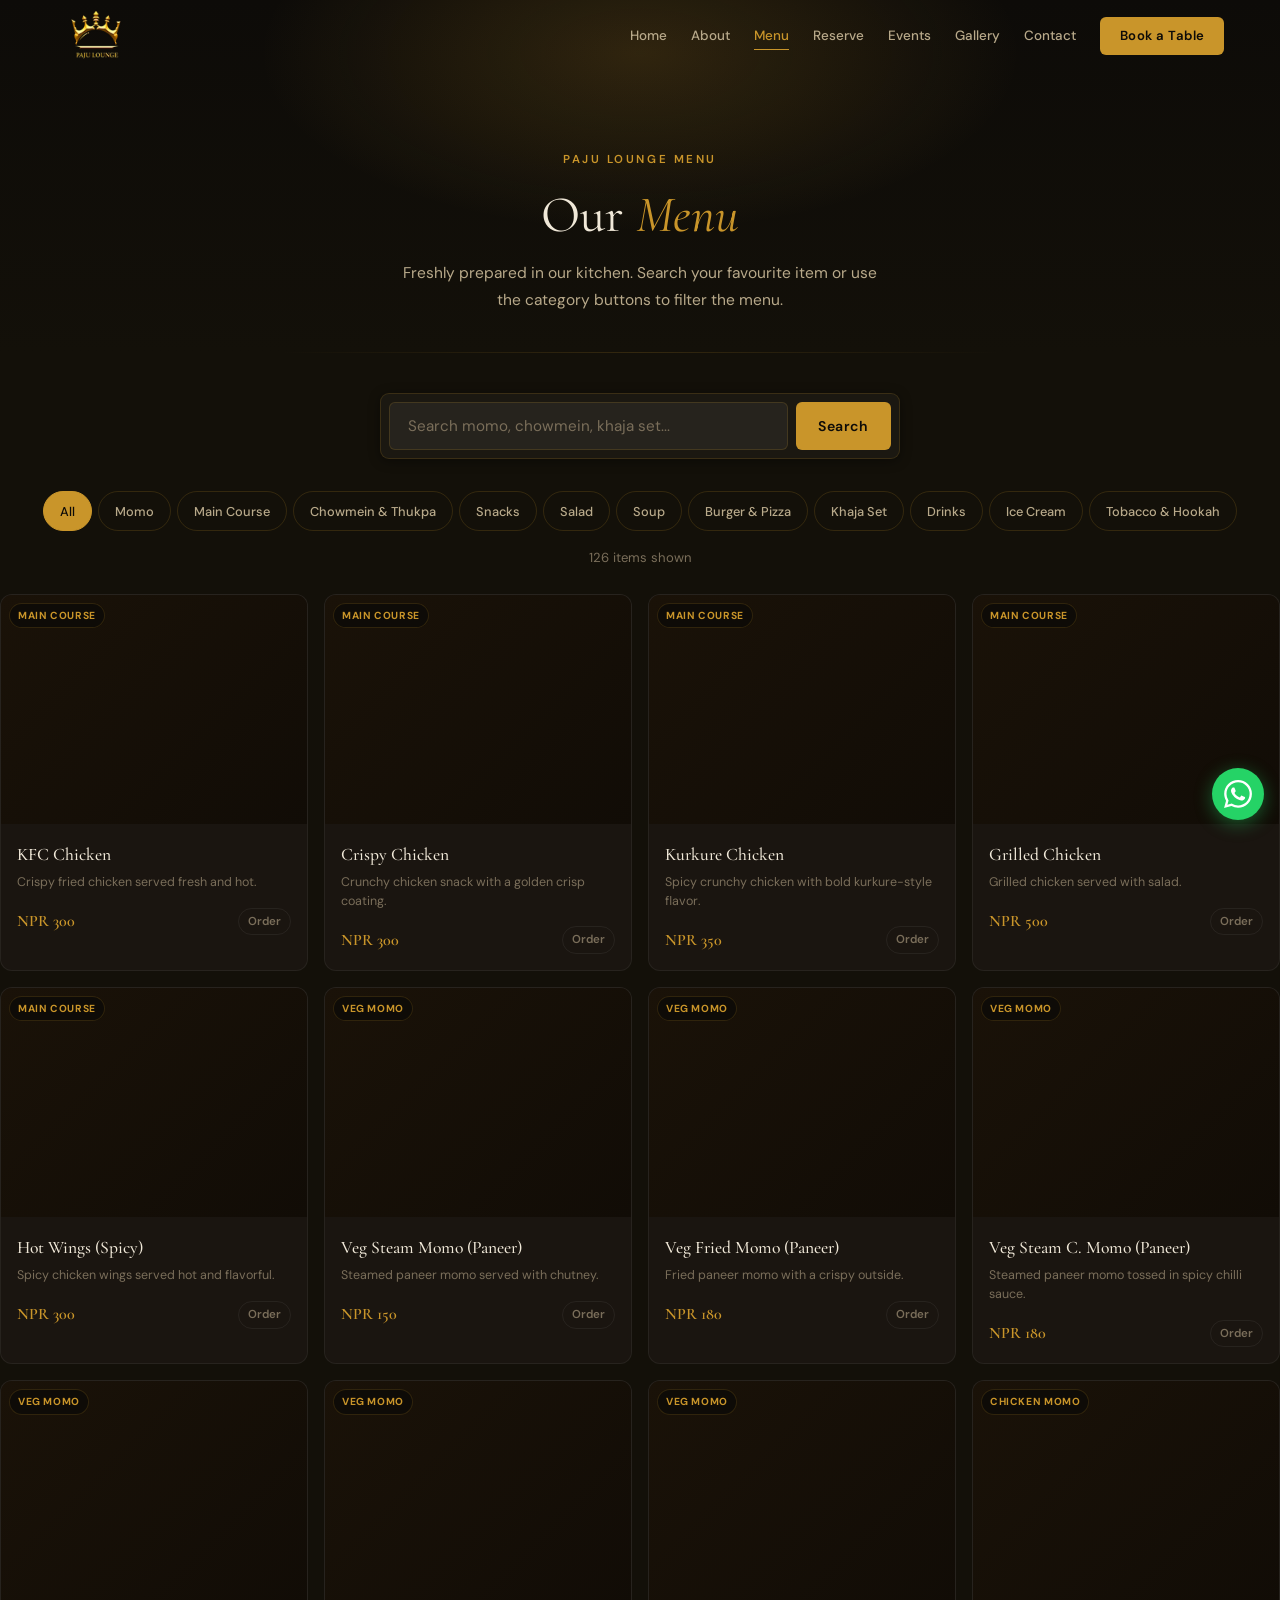
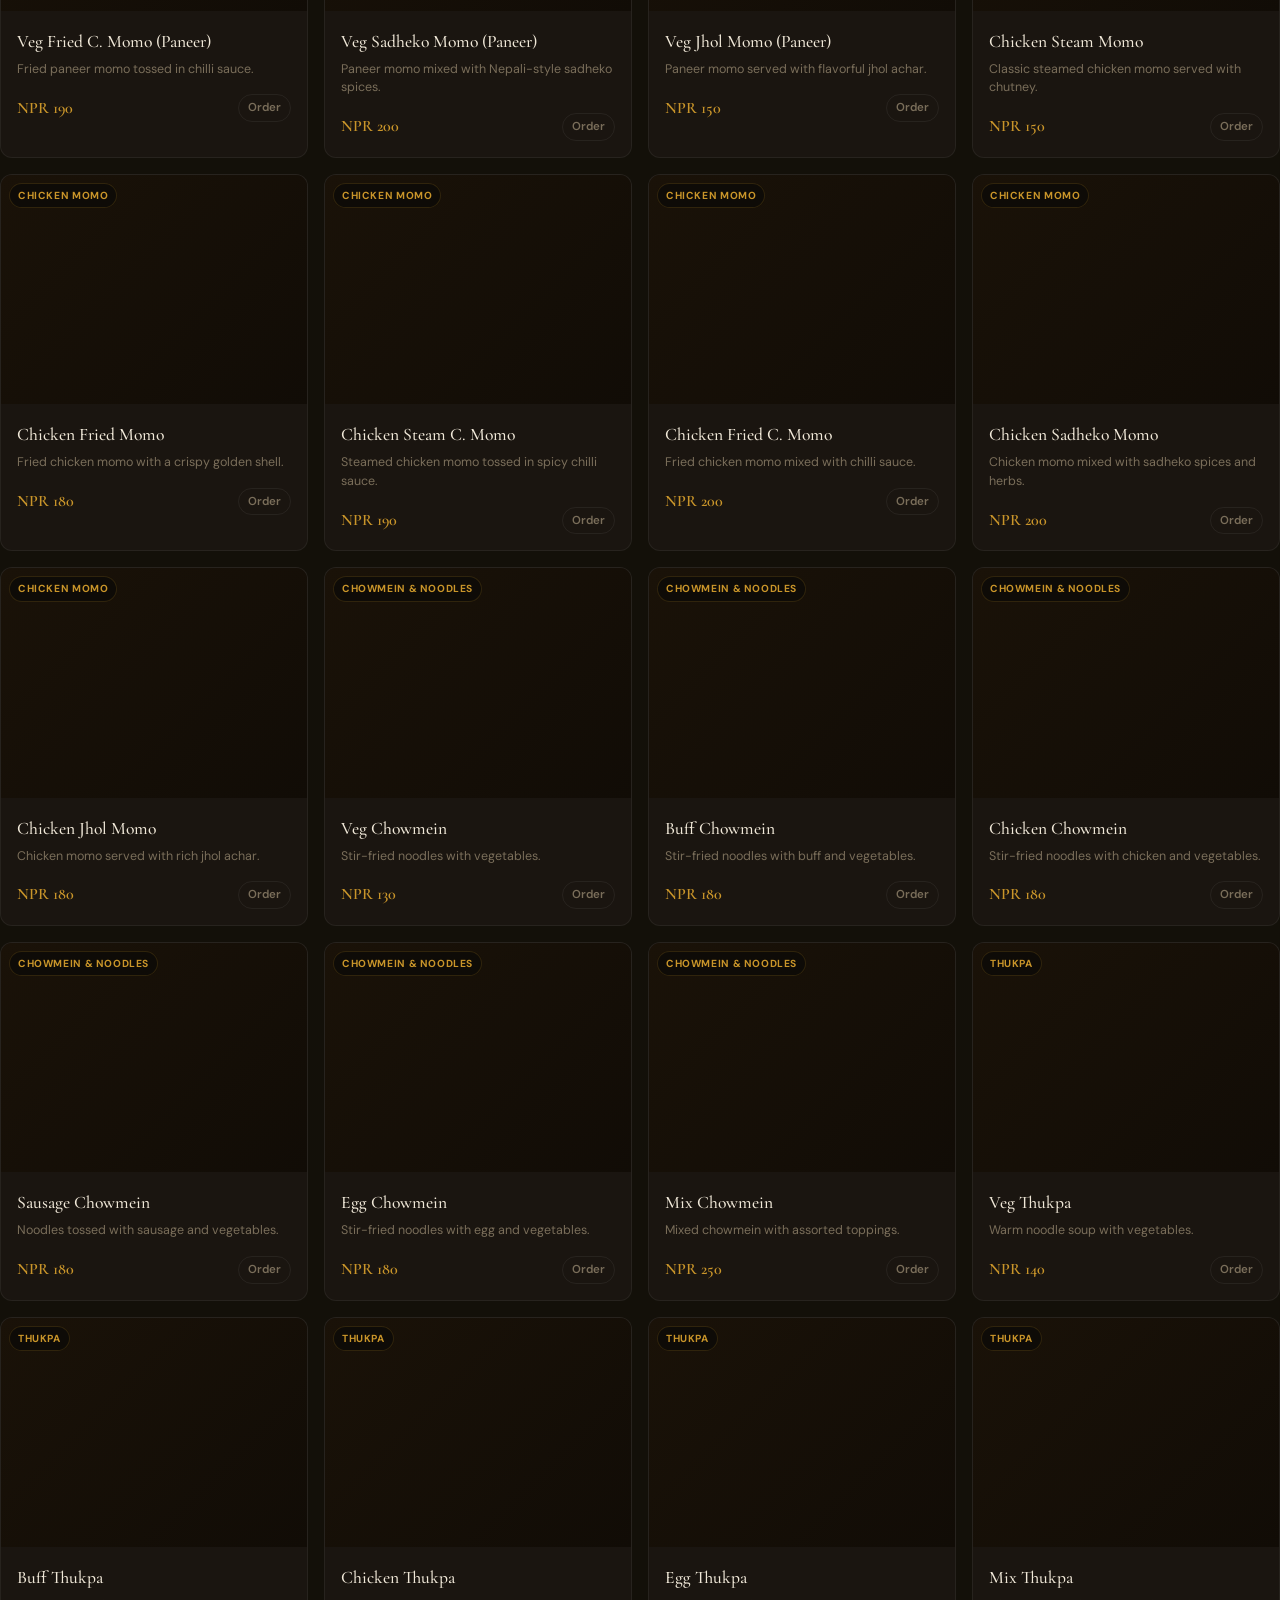
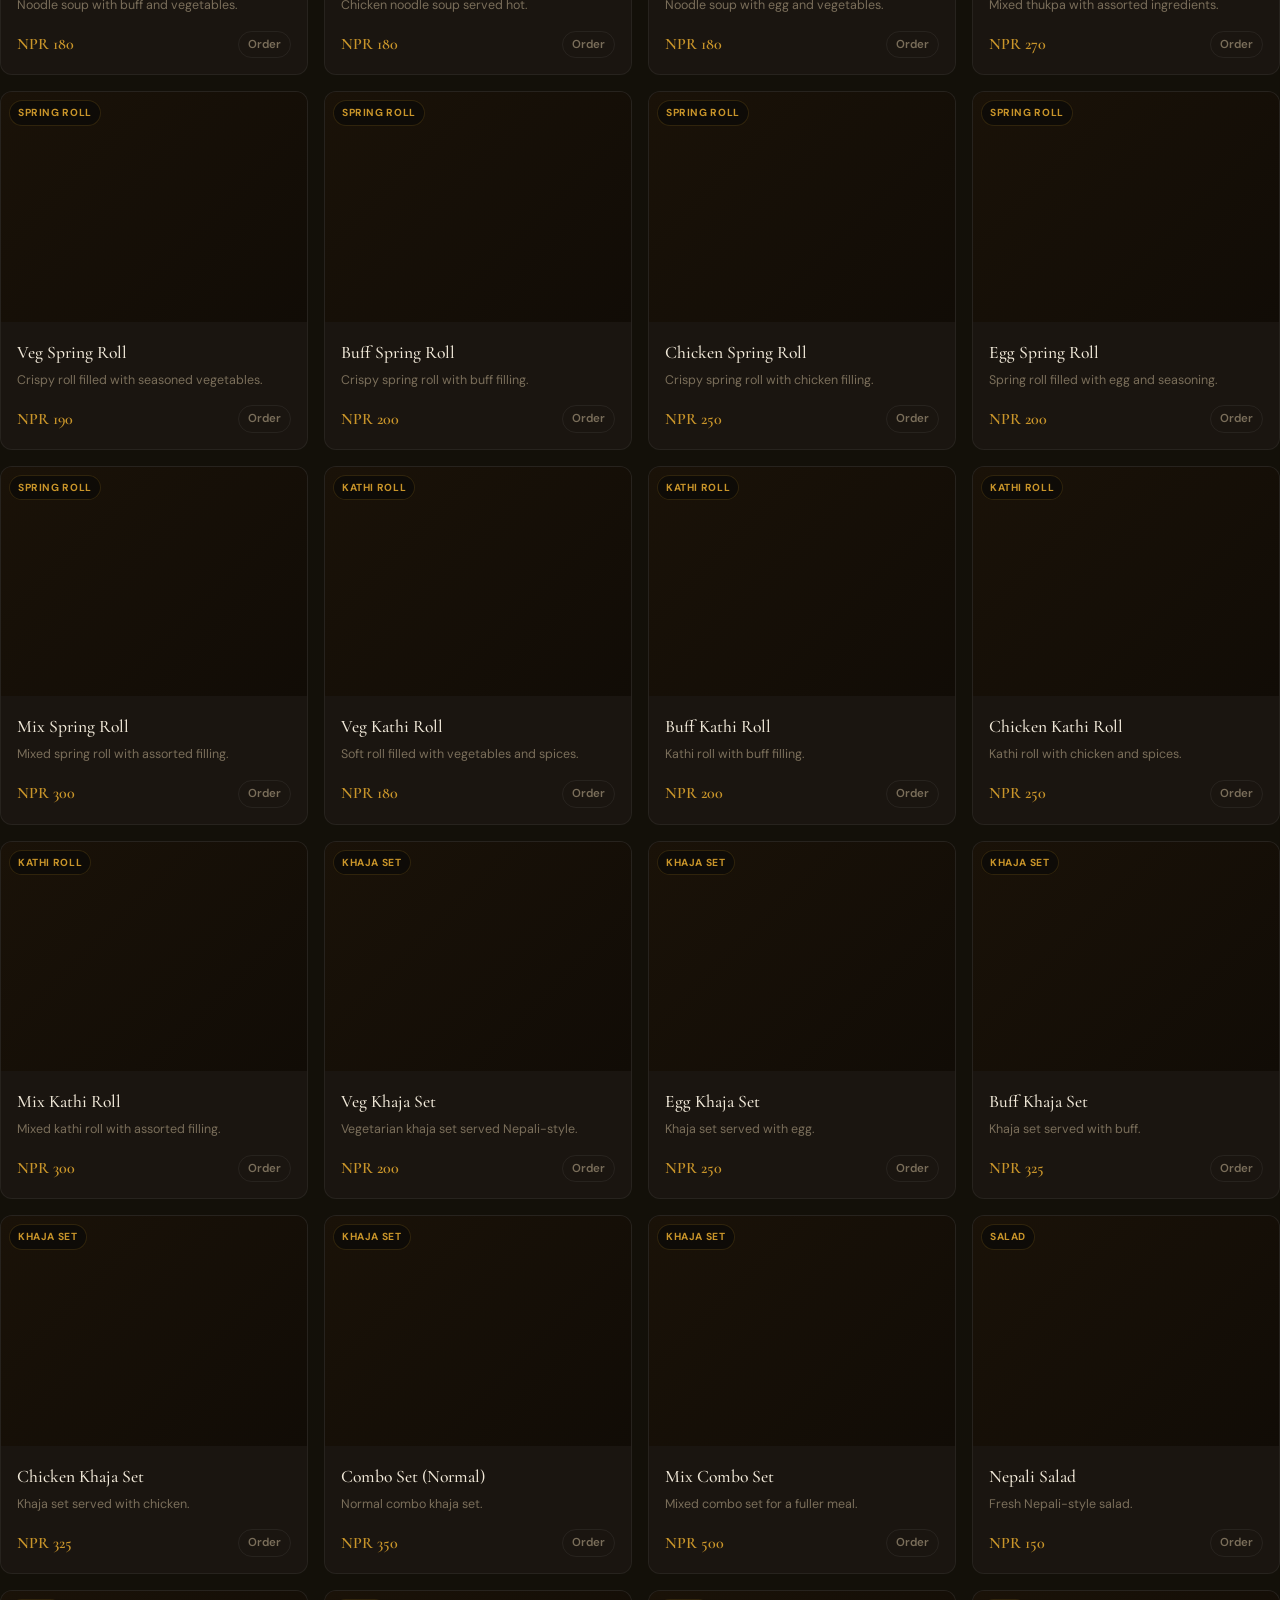
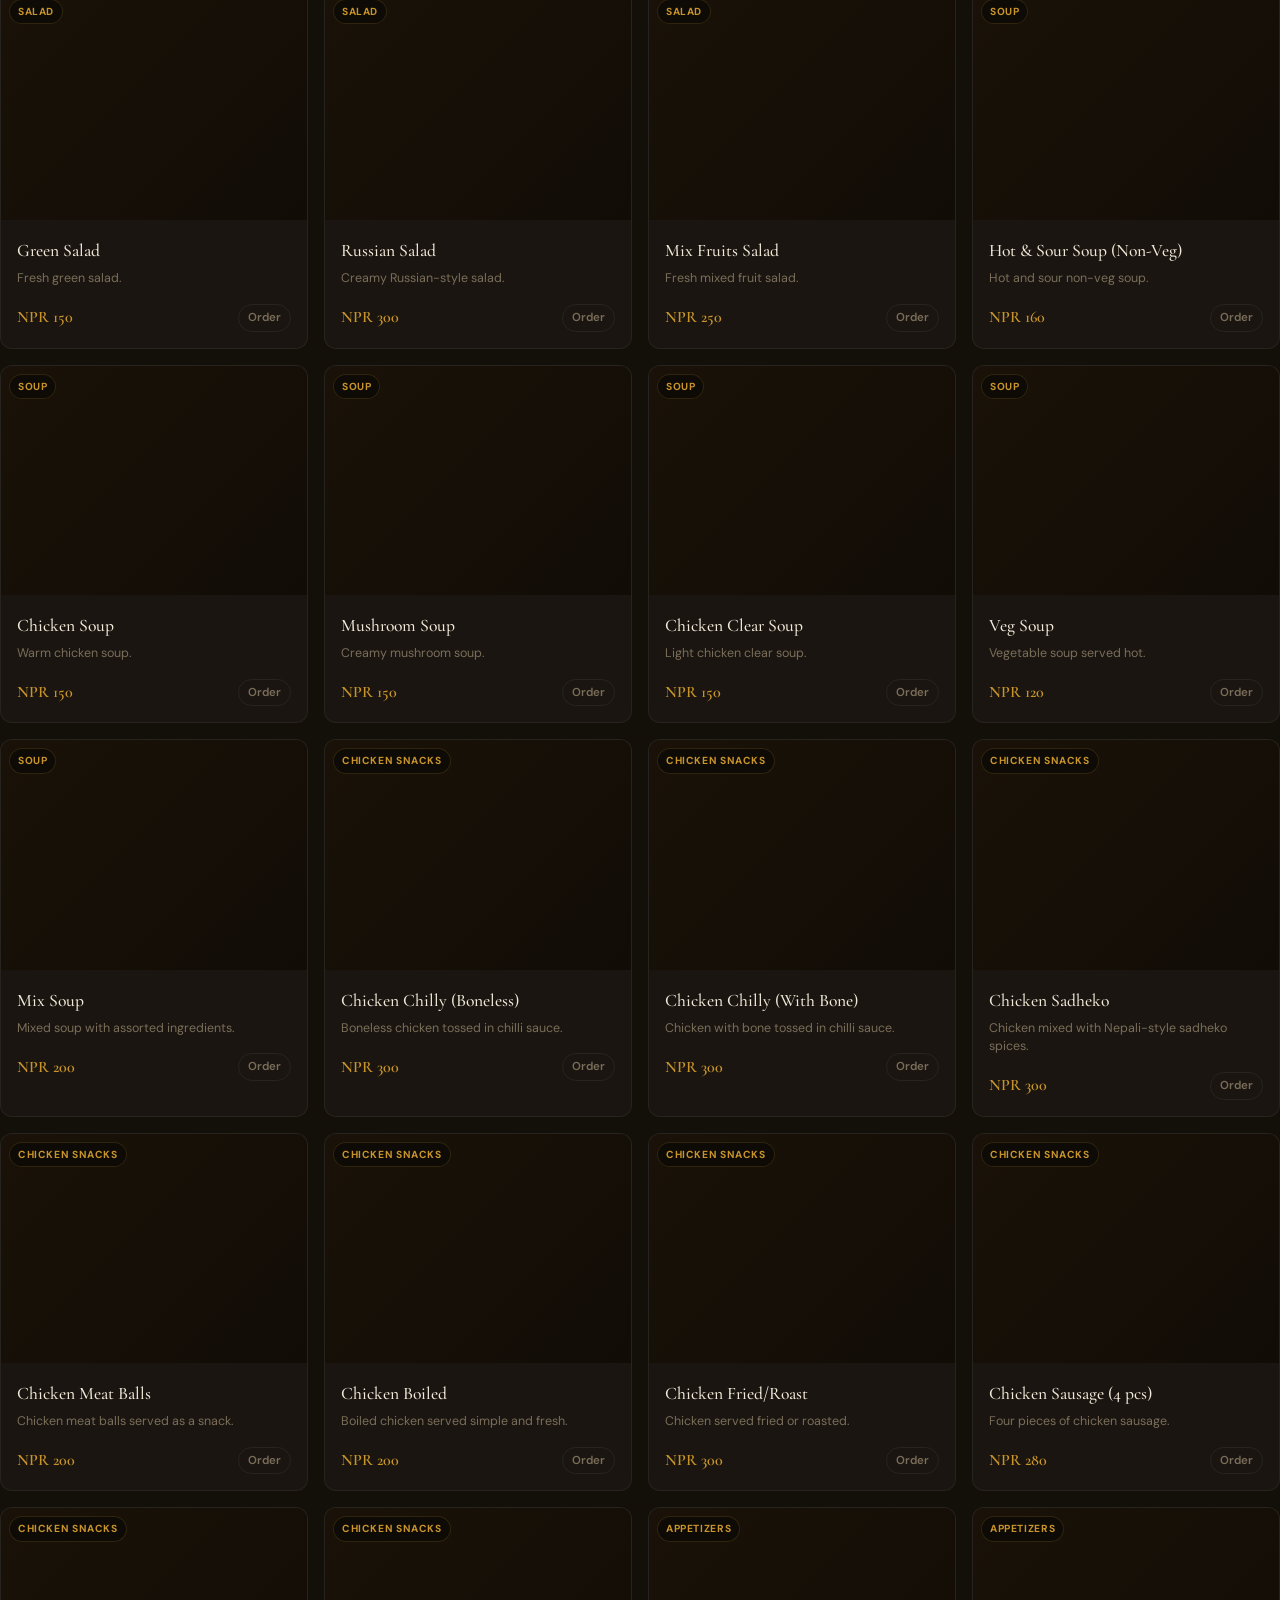
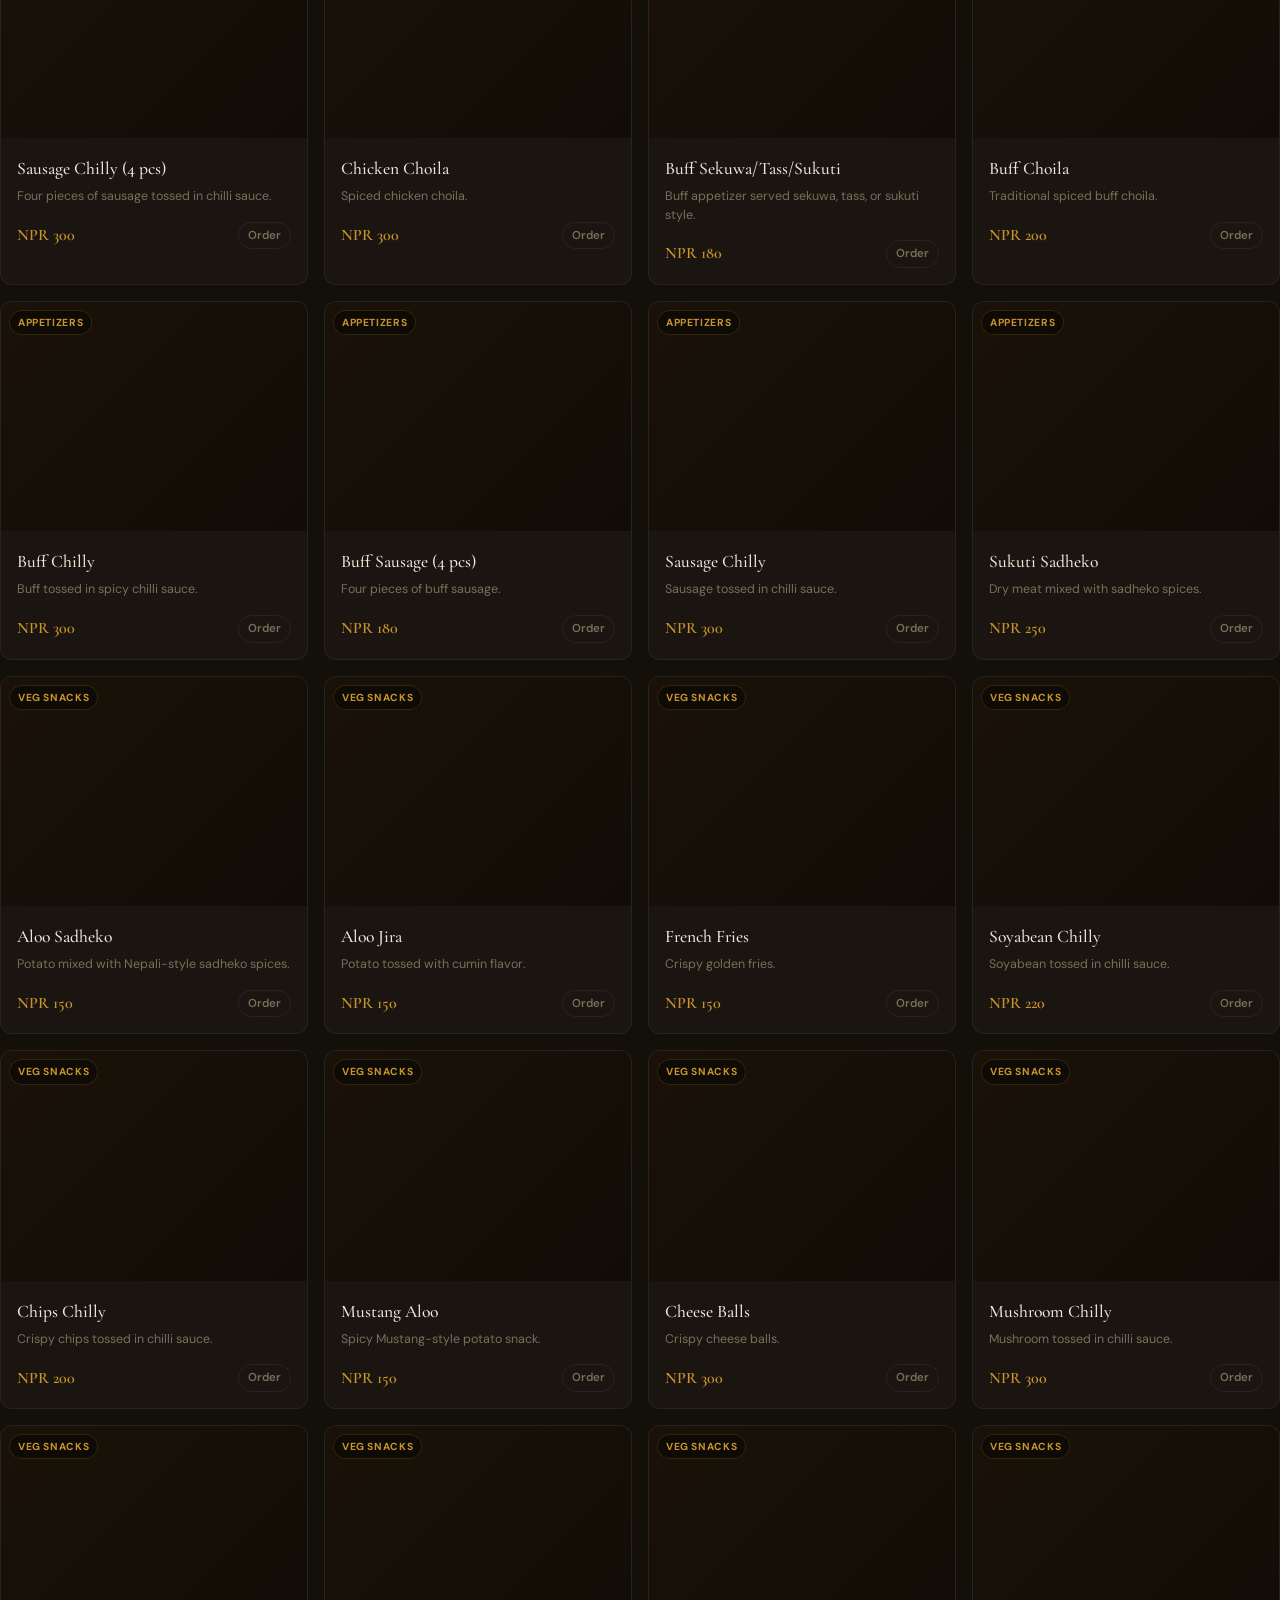
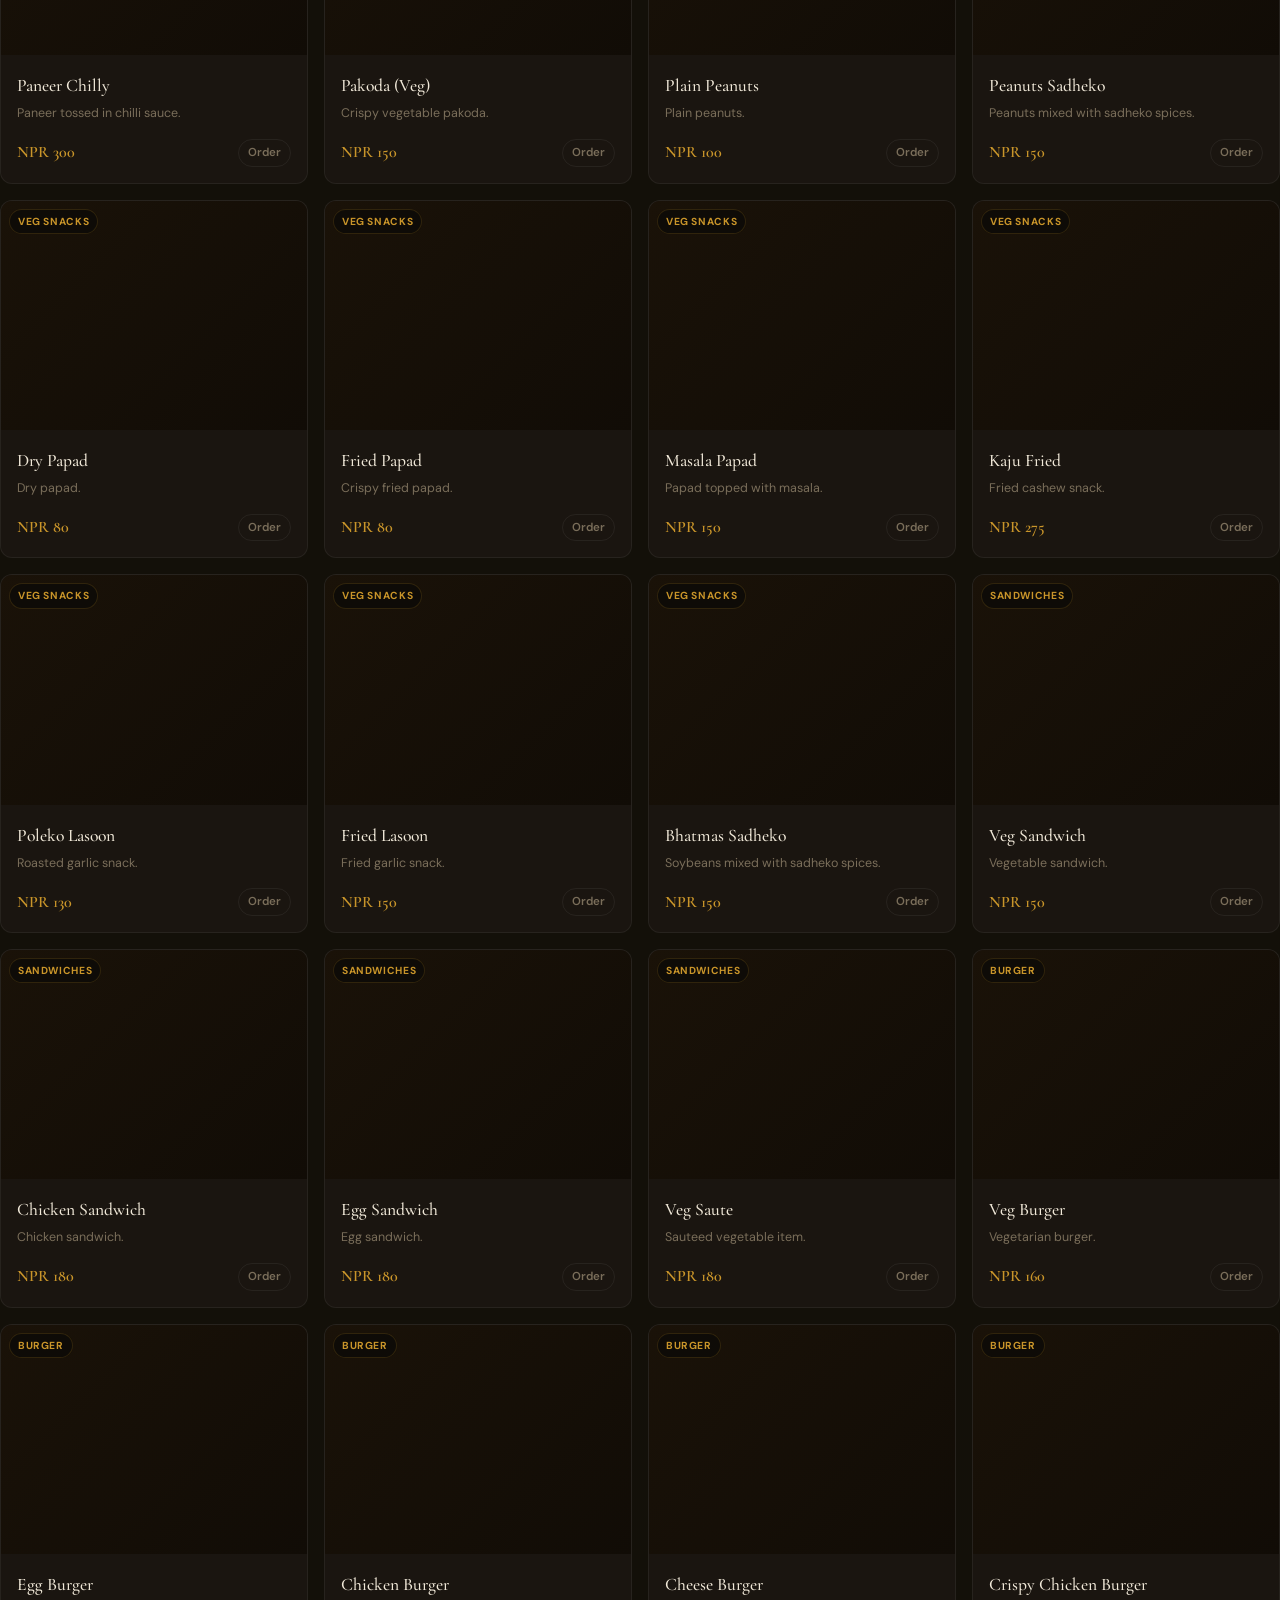
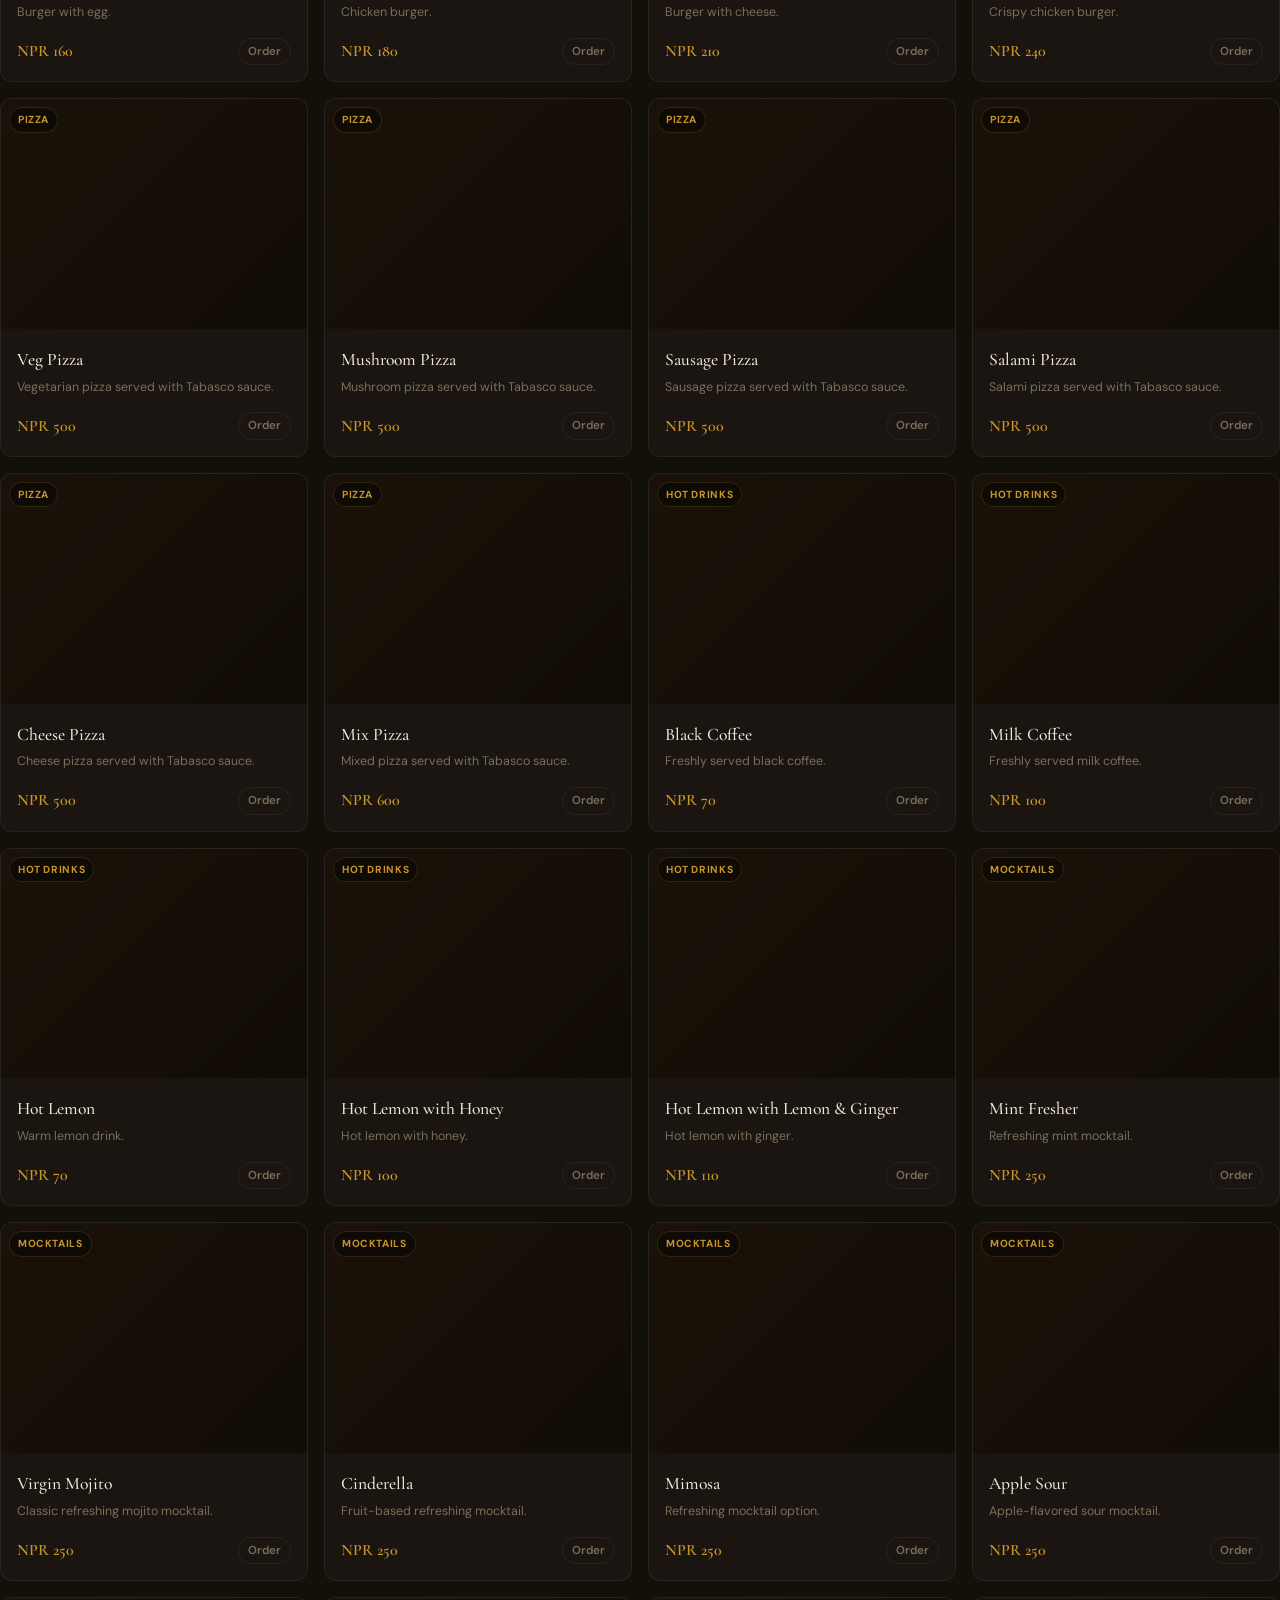
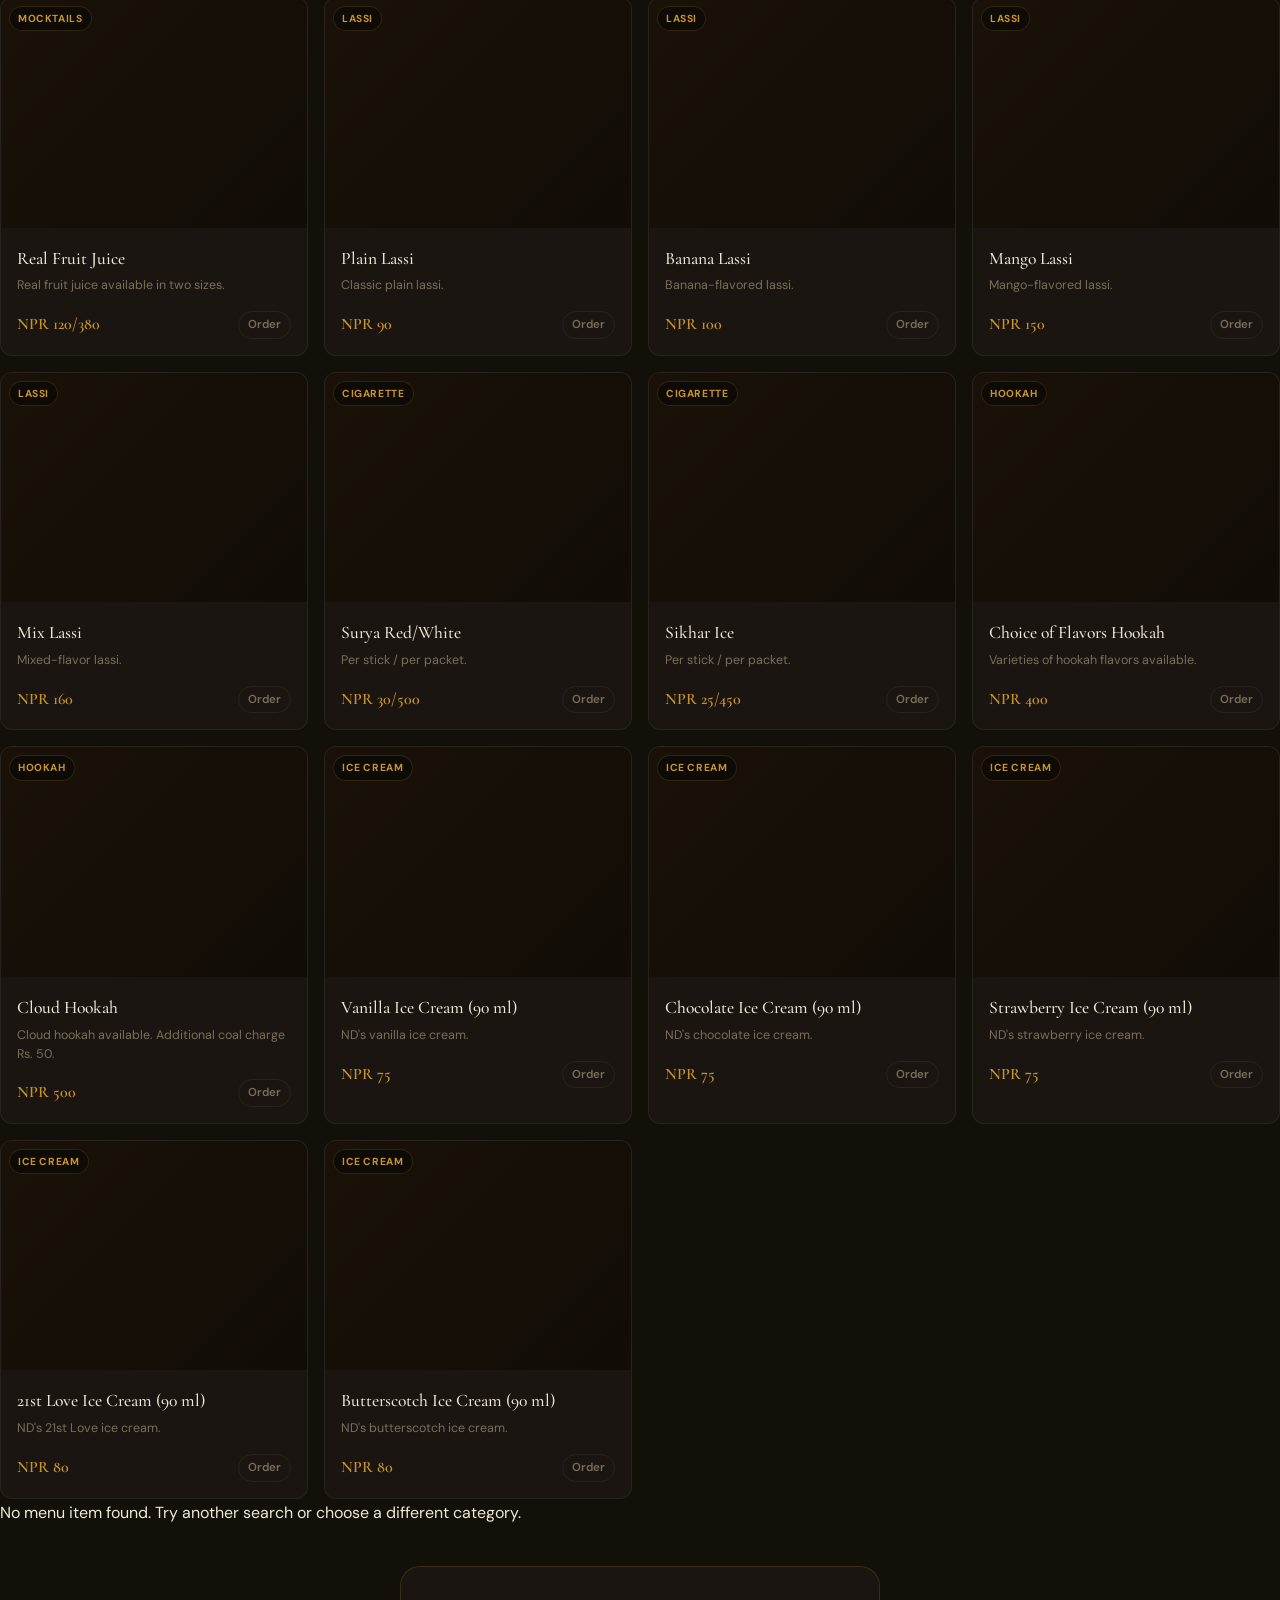
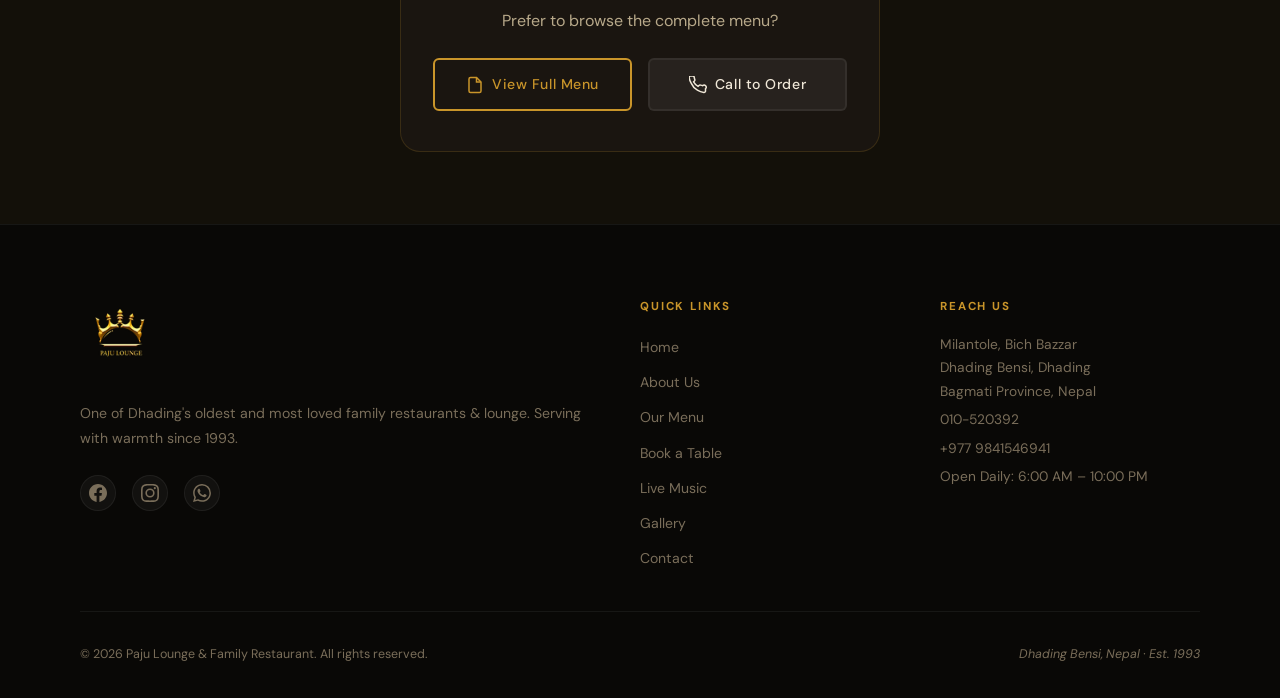
==== commit b95360fb: "menu text and search button update" ====
--- a/menu.html
+++ b/menu.html
@@ -183,9 +183,9 @@
     <section class="page-hero menu-page-hero">
       <div class="container">
         <p class="section-eyebrow reveal-up">Paju Lounge Menu</p>
-        <h1 class="section-title reveal-up anim-d1">Full <em>Menu</em></h1>
+        <h1 class="section-title reveal-up anim-d1">Our <em>Menu</em></h1>
         <p class="section-desc reveal-up anim-d2">
-          Browse our complete food, drinks, lounge, and family meal selection in one dedicated page.
+            Freshly prepared in our kitchen. Search your favourite item or use the category buttons to filter the menu.
         </p>
       </div>
     </section>
@@ -194,14 +194,7 @@
        MENU
   ═══════════════════════════════════════════ -->
     <section class="section menu-section menu-page-section" id="menu">
-      <div class="container">
-        <div class="section-header reveal-up">
-          <p class="section-eyebrow">What We Serve</p>
-          <h2 class="section-title">Our <em>Menu</em></h2>
-          <p class="section-desc">
-            Freshly prepared in our kitchen. Search your favourite item or use the category buttons to filter the menu.
-          </p>
-        </div>
+      
 
         <form class="menu-search reveal-up" id="menuSearchForm" role="search" aria-label="Search menu items">
           <label class="sr-only" for="menuSearchInput">Search menu items</label>
--- a/style.css
+++ b/style.css
@@ -1174,7 +1174,7 @@
   gap: .65rem;
   padding: .5rem;
   border: 1px solid var(--c-border);
-  border-radius: 999px;
+  border-radius: 9px;
   background: rgba(255, 255, 255, .035);
   box-shadow: var(--sh-sm);
 }
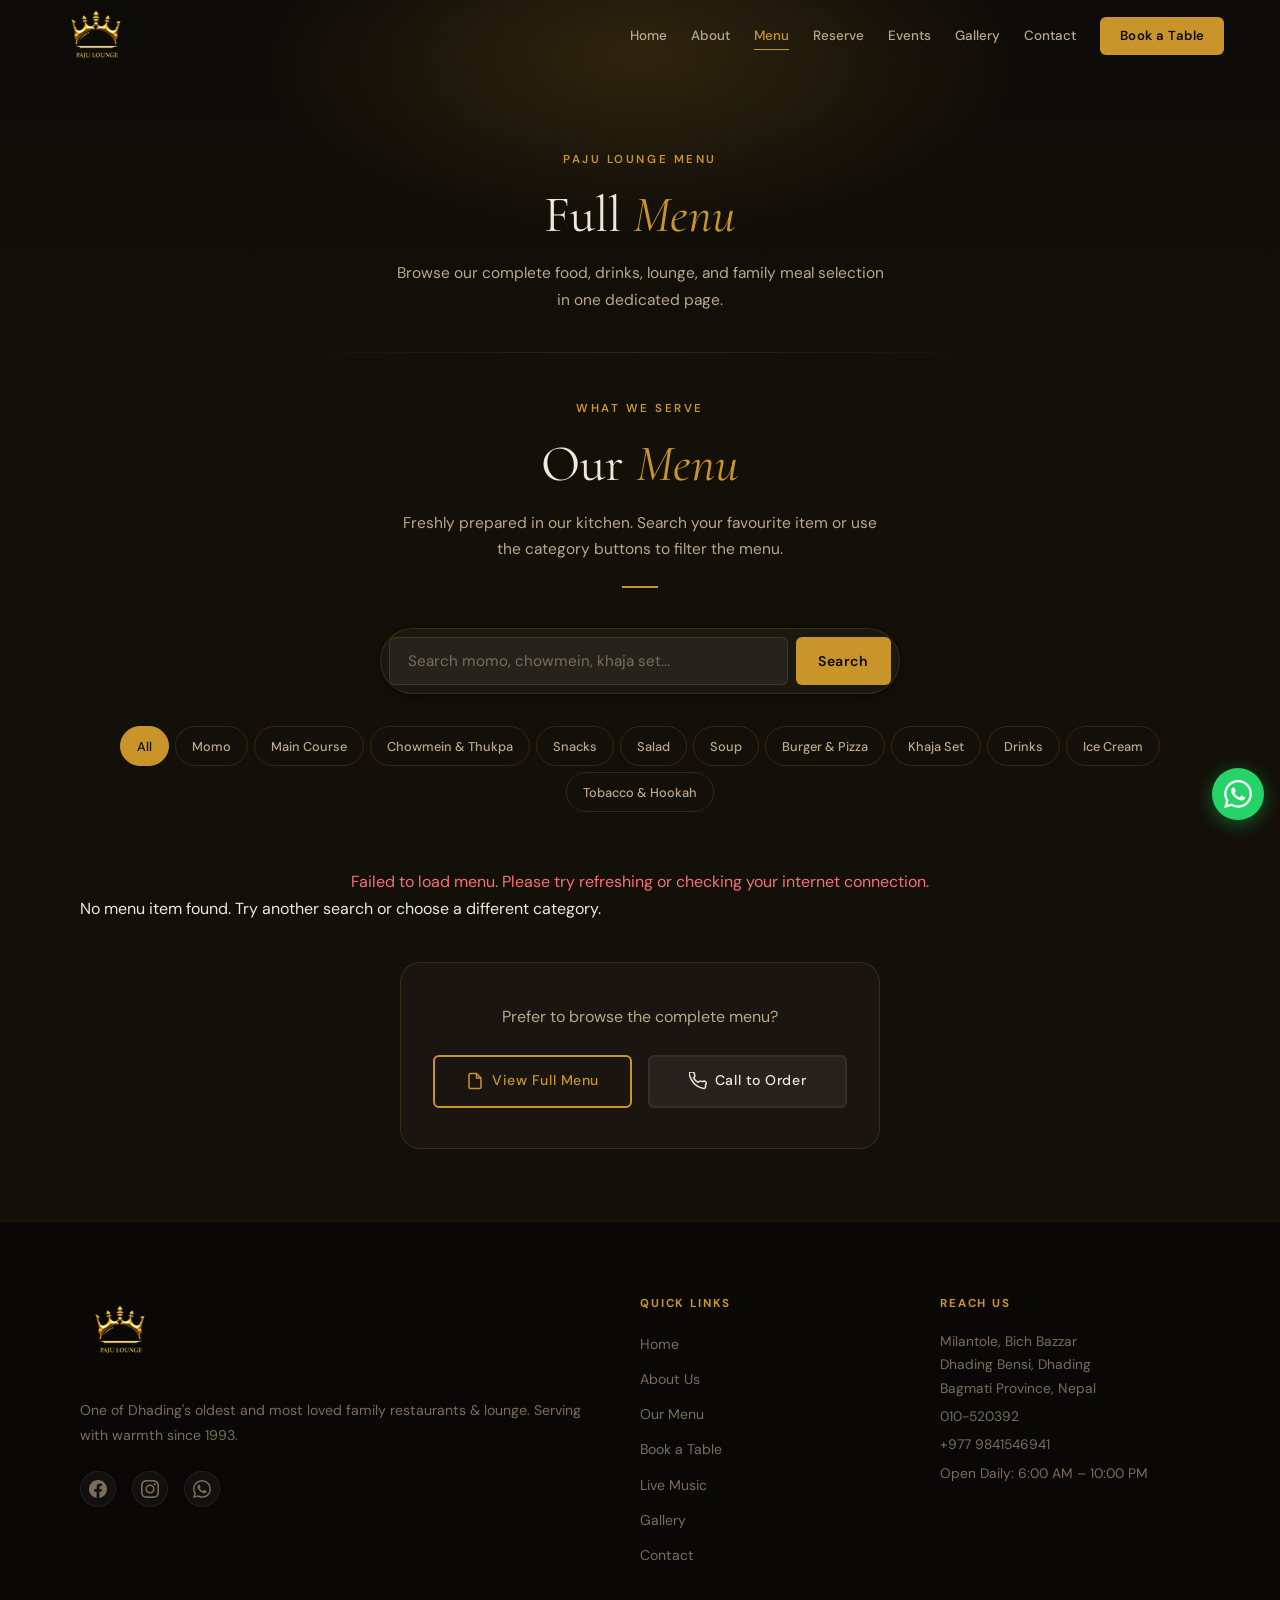
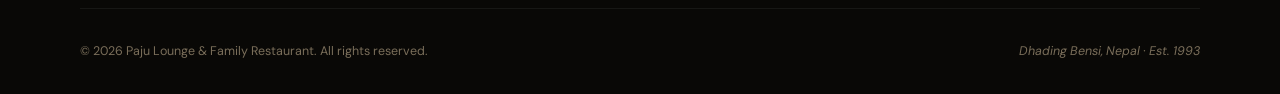
==== commit 16fb692b: "second update with sheets and forms" ====
--- a/menu.html
+++ b/menu.html
@@ -78,9 +78,6 @@
     <!-- Web App Manifest -->
     <link rel="manifest" href="/site.webmanifest" />
     <meta name="theme-color" content="#c9952a" />
-    
-    <!-- Apple Touch Icon Fix -->
-    <link rel="apple-touch-icon" sizes="180x180" href="/apple-touch-icon.png" />
 </head>
   <body>
     <!-- ═══════════════════════════════════════════
@@ -92,22 +89,33 @@
           <div class="loader-icon" style="--i:0; --start:0deg">
             <span class="loader-icon-emoji" style="--i:0; --start:0deg">🍜</span>
           </div>
-          <div class="loader-icon" style="--i:1; --start:60deg">
-            <span class="loader-icon-emoji" style="--i:1; --start:60deg">🥟</span>
-          </div>
-          <div class="loader-icon" style="--i:2; --start:120deg">
-            <span class="loader-icon-emoji" style="--i:2; --start:120deg">🍗</span>
-          </div>
-          <div class="loader-icon" style="--i:3; --start:180deg">
-            <span class="loader-icon-emoji" style="--i:3; --start:180deg">🍹</span>
-          </div>
-          <div class="loader-icon" style="--i:4; --start:240deg">
-            <span class="loader-icon-emoji" style="--i:4; --start:240deg">🍕</span>
-          </div>
-          <div class="loader-icon" style="--i:5; --start:300deg">
-            <span class="loader-icon-emoji" style="--i:5; --start:300deg">🧆</span>
-          </div>
-      
+          <div class="loader-icon" style="--i:1; --start:36deg">
+            <span class="loader-icon-emoji" style="--i:1; --start:36deg">🥟</span>
+          </div>
+          <div class="loader-icon" style="--i:2; --start:72deg">
+            <span class="loader-icon-emoji" style="--i:2; --start:72deg">🍗</span>
+          </div>
+          <div class="loader-icon" style="--i:3; --start:108deg">
+            <span class="loader-icon-emoji" style="--i:3; --start:108deg">🍹</span>
+          </div>
+          <div class="loader-icon" style="--i:4; --start:144deg">
+            <span class="loader-icon-emoji" style="--i:4; --start:144deg">🍕</span>
+          </div>
+          <div class="loader-icon" style="--i:5; --start:180deg">
+            <span class="loader-icon-emoji" style="--i:5; --start:180deg">🧆</span>
+          </div>
+          <div class="loader-icon" style="--i:6; --start:216deg">
+            <span class="loader-icon-emoji" style="--i:6; --start:216deg">🍨</span>
+          </div>
+          <div class="loader-icon" style="--i:7; --start:252deg">
+            <span class="loader-icon-emoji" style="--i:7; --start:252deg">🥗</span>
+          </div>
+          <div class="loader-icon" style="--i:8; --start:288deg">
+            <span class="loader-icon-emoji" style="--i:8; --start:288deg">🍲</span>
+          </div>
+          <div class="loader-icon" style="--i:9; --start:324deg">
+            <span class="loader-icon-emoji" style="--i:9; --start:324deg">☕</span>
+          </div>
         </div>
         <p class="loader-tagline">Loading the full menu&hellip;</p>
       </div>
@@ -118,7 +126,7 @@
   ═══════════════════════════════════════════ -->
     <header class="navbar" id="navbar">
       <div class="nav-container">
-        <a href="index.html#home" class="nav-logo" aria-label="Paju Lounge Home">
+        <a href="/#home" class="nav-logo" aria-label="Paju Lounge Home">
           <img
             src="./assets/logo/PAJUGOLD.webp"
             alt="Paju Lounge"
@@ -127,14 +135,14 @@
         </a>
 
         <nav class="nav-links" id="navLinks" aria-label="Main navigation">
-          <a href="index.html#home" class="nav-link">Home</a>
-          <a href="index.html#about" class="nav-link">About</a>
+          <a href="/#home" class="nav-link">Home</a>
+          <a href="/#about" class="nav-link">About</a>
           <a href="menu.html" class="nav-link active">Menu</a>
-          <a href="index.html#reserve" class="nav-link">Reserve</a>
-          <a href="index.html#events" class="nav-link">Events</a>
-          <a href="index.html#gallery" class="nav-link">Gallery</a>
-          <a href="index.html#contact" class="nav-link">Contact</a>
-          <a href="index.html#reserve" class="nav-cta-btn">Book a Table</a>
+          <a href="/#reserve" class="nav-link">Reserve</a>
+          <a href="/#events" class="nav-link">Events</a>
+          <a href="/#gallery" class="nav-link">Gallery</a>
+          <a href="/#contact" class="nav-link">Contact</a>
+          <a href="/#reserve" class="nav-cta-btn">Book a Table</a>
         </nav>
 
         <button
@@ -165,14 +173,14 @@
         &#10005;
       </button>
       <nav class="mobile-nav-links" aria-label="Mobile navigation">
-        <a href="index.html#home" class="mobile-link">Home</a>
-        <a href="index.html#about" class="mobile-link">About</a>
+        <a href="/#home" class="mobile-link">Home</a>
+        <a href="/#about" class="mobile-link">About</a>
         <a href="menu.html" class="mobile-link">Menu</a>
-        <a href="index.html#reserve" class="mobile-link">Reserve</a>
-        <a href="index.html#events" class="mobile-link">Events</a>
-        <a href="index.html#gallery" class="mobile-link">Gallery</a>
-        <a href="index.html#contact" class="mobile-link">Contact</a>
-        <a href="index.html#reserve" class="mobile-cta-btn">Book a Table</a>
+        <a href="/#reserve" class="mobile-link">Reserve</a>
+        <a href="/#events" class="mobile-link">Events</a>
+        <a href="/#gallery" class="mobile-link">Gallery</a>
+        <a href="/#contact" class="mobile-link">Contact</a>
+        <a href="/#reserve" class="mobile-cta-btn">Book a Table</a>
       </nav>
     </div>
 
@@ -183,9 +191,9 @@
     <section class="page-hero menu-page-hero">
       <div class="container">
         <p class="section-eyebrow reveal-up">Paju Lounge Menu</p>
-        <h1 class="section-title reveal-up anim-d1">Our <em>Menu</em></h1>
+        <h1 class="section-title reveal-up anim-d1">Full <em>Menu</em></h1>
         <p class="section-desc reveal-up anim-d2">
-            Freshly prepared in our kitchen. Search your favourite item or use the category buttons to filter the menu.
+          Browse our complete food, drinks, lounge, and family meal selection in one dedicated page.
         </p>
       </div>
     </section>
@@ -194,7 +202,14 @@
        MENU
   ═══════════════════════════════════════════ -->
     <section class="section menu-section menu-page-section" id="menu">
-      
+      <div class="container">
+        <div class="section-header reveal-up">
+          <p class="section-eyebrow">What We Serve</p>
+          <h2 class="section-title">Our <em>Menu</em></h2>
+          <p class="section-desc">
+            Freshly prepared in our kitchen. Search your favourite item or use the category buttons to filter the menu.
+          </p>
+        </div>
 
         <form class="menu-search reveal-up" id="menuSearchForm" role="search" aria-label="Search menu items">
           <label class="sr-only" for="menuSearchInput">Search menu items</label>
@@ -331,7 +346,7 @@
       <div class="container">
         <div class="footer-grid">
           <div class="footer-brand">
-            <a href="index.html#home" class="footer-logo" aria-label="Back to top">
+            <a href="/#home" class="footer-logo" aria-label="Back to top">
               <img
                 src="./assets/logo/PAJUGOLD.webp"
                 alt="Paju Lounge"
@@ -403,13 +418,13 @@
           <nav class="footer-nav" aria-label="Footer navigation">
             <h4 class="footer-nav-title">Quick Links</h4>
             <ul>
-              <li><a href="index.html#home">Home</a></li>
-              <li><a href="index.html#about">About Us</a></li>
-              <li><a href="menu.html">Our Menu</a></li>
-              <li><a href="index.html#reserve">Book a Table</a></li>
-              <li><a href="index.html#events">Live Music</a></li>
-              <li><a href="index.html#gallery">Gallery</a></li>
-              <li><a href="index.html#contact">Contact</a></li>
+              <li><a href="/#home">Home</a></li>
+              <li><a href="/#about">About Us</a></li>
+              <li><a href="/#menu">Our Menu</a></li>
+              <li><a href="/#reserve">Book a Table</a></li>
+              <li><a href="/#events">Live Music</a></li>
+              <li><a href="/#gallery">Gallery</a></li>
+              <li><a href="/#contact">Contact</a></li>
             </ul>
           </nav>
 
@@ -481,4 +496,4 @@
 
     <script src="script.js"></script>
   </body>
-</html>+</html>
--- a/style.css
+++ b/style.css
@@ -133,16 +133,24 @@
    Food icons orbit a centre logo, then the whole loader
    fades out once the page is ready.
 ═══════════════════════════════════════════════════════════ */
+/* ═══════════════════════════════════════════════════════════
+   PAGE LOADER
+   Architecture: fixed wrapper → centred inner column →
+   ring-wrapper (explicit px size) → icons at fixed coords.
+   No rotating parent. Each icon rotates in place around the
+   ring centre using individual keyframes.
+═══════════════════════════════════════════════════════════ */
+
+/* Full-screen overlay */
 .page-loader {
   position: fixed;
   inset: 0;
   z-index: 9999;
   background: var(--c-bg);
-  /* True centre on every screen size */
   display: flex;
   align-items: center;
   justify-content: center;
-  transition: opacity .5s var(--ease), visibility .5s var(--ease);
+  transition: opacity .55s ease, visibility .55s ease;
 }
 
 .page-loader.hidden {
@@ -151,134 +159,209 @@
   pointer-events: none;
 }
 
+/* Vertical stack: ring-area + tagline */
+.loader-inner {
+  display: flex;
+  flex-direction: column;
+  align-items: center;
+  gap: 2rem;
+}
+
 /*
-  .loader-inner stacks the ring-wrapper and the tagline vertically.
-  It must NOT be position:relative here — the ring-wrapper handles
-  its own internal positioning.
+  Ring wrapper — explicit square.
+  Orbit radius R = 72px. Icon font-size = 26px ≈ half = 13px.
+  Box side = 2 × (R + half-icon) = 2 × 85 = 170px.
+  All icon positions are calculated relative to this box's
+  top-left corner: centre = (85, 85).
+  icon_top  = 85 - R × cos(angle) - half = 85 - 72×cos - 13
+  icon_left = 85 + R × sin(angle) - half = 85 + 72×sin - 13
+  Angles for 6 icons spaced 60° apart, starting from top (−90°):
+    i=0: −90°  → top = 85−0−13=0,    left = 85−72−13=0    ← adjusted below
+  Let's use exact values (cos/sin to 1dp, ×72):
+    i=0: 270° → cos=0,    sin=−1  → top=72,  left=0    (left icon)
+  Easier: start from top (12 o'clock) going clockwise:
+    i=0:   0° (top)       cos=1,  sin=0   → top= 0,  left=72−13=59  → top=85−72−13=0   left=85+0−13=72
+    i=1:  60° (top-right) cos=.5, sin=.87 → top=85−36−13=36  left=85+63−13=135  ← too wide
+  Skip manual math — use CSS custom props per icon set in HTML (--i already 0-5).
+  CORRECT approach: keep top:50%;left:50% but use a WRAPPER per icon that
+  does NOT animate, and animate only the inner span.
+
+  Actually the cleanest reliable approach with no parent spin:
+  Use a single keyframe per icon that animates the full transform
+  from start-angle to start-angle+360, all in one animation,
+  with the translate(-50%,-50%) baked in as a constant offset
+  using a wrapper element.
 */
-.loader-inner {
-  display: flex;
-  flex-direction: column;
-  align-items: center;
-  /* gap: 1.75rem; */
-}
-
-/* ── Orbit ring ──────────────────────────────────────────── */
-/*
-  Orbit radius = 68px.
-  Icon size ≈ 24px (1.5rem), so half = 12px.
-  Ring container must be: (radius + half-icon) * 2 = (68+12)*2 = 160px
-  This guarantees icons are fully inside the container box,
-  so the flex layout centres correctly around the true visual boundary.
-*/
+
+/* Ring area — static, just defines the bounding box for layout */
 .loader-food-ring {
   position: relative;
-  width: 160px;
-  height: 160px;
+  width: 170px;
+  height: 170px;
   flex-shrink: 0;
-  animation: loaderRingSpin 9s linear infinite;
-}
-
-@keyframes loaderRingSpin {
-  to {
-    transform: rotate(360deg);
-  }
 }
 
 /*
-  Each icon is absolutely placed at the container's dead centre (top:50%, left:50%).
-  The transform chain then:
-    1. translate(-50%,-50%)  — pulls icon's own midpoint to container centre
-    2. rotate(60deg × i)     — clock-position this icon
-    3. translateY(-68px)     — push outward to orbit radius
-    4. rotate(-60deg × i)    — counter-rotate to keep icon upright
-  All keyframes must repeat this full chain so the icon never jumps.
+  Each .loader-icon is a wrapper div at top:50%;left:50%.
+  It does NOT animate.
+  Its only job is to sit at the ring centre so child ::before
+  can orbit from there.
+
+  We use the span element itself:
+  - position: absolute, top:50%, left:50%
+  - transform: rotate(angle) translateY(-R) rotate(-angle)  ← static start pos
+  - animation spins the full 360 while keeping translate(-50%,-50%) separate
+    via a wrapping trick.
+
+  SIMPLEST reliable fix: two nested elements.
+  Outer (.loader-icon): sits at centre, rotates 360deg (the orbit).
+  Inner (emoji text):   counter-rotates −360deg (stays upright).
+  No translate(-50%,-50%) inside the animation — it stays on the outer element
+  as a static property applied BEFORE the animation transform via transform-origin.
 */
+
+/* Outer orbit arm — rotates around ring centre */
 .loader-icon {
   position: absolute;
   top: 50%;
   left: 50%;
-  font-size: 1.5rem;
+  width: 0;
+  height: 0;
+  /* The rotation origin is the ring centre (which is where this element sits) */
+  transform-origin: 0 0;
+  /* Static initial angle per icon, then animated full 360 */
+  animation: loaderOrbit 9s linear infinite;
+  animation-delay: calc(var(--i) * -0.9s);
+}
+
+/* Each icon's starting angle spaced 60° apart */
+.loader-icon:nth-child(1) {
+  --start: 0deg;
+}
+
+.loader-icon:nth-child(2) {
+  --start: 36deg;
+}
+
+.loader-icon:nth-child(3) {
+  --start: 72deg;
+}
+
+.loader-icon:nth-child(4) {
+  --start: 108deg;
+}
+
+.loader-icon:nth-child(5) {
+  --start: 144deg;
+}
+
+.loader-icon:nth-child(6) {
+  --start: 180deg;
+}
+
+.loader-icon:nth-child(7) {
+  --start: 216deg;
+}
+
+.loader-icon:nth-child(8) {
+  --start: 252deg;
+}
+
+.loader-icon:nth-child(9) {
+  --start: 288deg;
+}
+
+.loader-icon:nth-child(10) {
+  --start: 324deg;
+}
+
+@keyframes loaderOrbit {
+  from {
+    transform: rotate(var(--start)) translateY(-72px);
+  }
+
+  to {
+    transform: rotate(calc(var(--start) + 360deg)) translateY(-72px);
+  }
+}
+
+/* Inner emoji — counter-rotates to stay upright */
+.loader-icon-emoji {
+  position: absolute;
+  top: 0;
+  left: 0;
+  font-size: 1.6rem;
   line-height: 1;
-  transform:
-    translate(-50%, -50%) rotate(calc(60deg * var(--i))) translateY(-68px) rotate(calc(-60deg * var(--i)));
-  animation: loaderIconSpin 9s linear infinite,
-    loaderIconPulse 1.6s ease-in-out infinite;
-  animation-delay: calc(var(--i) * -1.5s), calc(var(--i) * -0.27s);
+  /* Pull emoji's own centre to the arm endpoint */
+  transform: translate(-50%, -50%);
+  animation: loaderCounterRotate 9s linear infinite;
+  animation-delay: calc(var(--i) * -1.5s);
   filter: drop-shadow(0 0 5px rgba(201, 149, 42, .5));
-}
-
-/* Spin counter to keep icons upright */
-@keyframes loaderIconSpin {
+  /* Pulse opacity */
+  animation: loaderCounterRotate 9s linear infinite,
+    loaderEmojiPulse 1.6s ease-in-out infinite;
+  animation-delay: calc(var(--i) * -0.9s), calc(var(--i) * -0.16s);
+}
+
+@keyframes loaderCounterRotate {
   from {
-    transform:
-      translate(-50%, -50%) rotate(calc(60deg * var(--i))) translateY(-68px) rotate(calc(-60deg * var(--i)));
+    transform: translate(-50%, -50%) rotate(calc(-1 * var(--start)));
   }
 
   to {
-    transform:
-      translate(-50%, -50%) rotate(calc(60deg * var(--i) + 360deg)) translateY(-68px) rotate(calc(-60deg * var(--i) - 360deg));
-  }
-}
-
-/* Gentle in-out pulse along the orbit axis */
-@keyframes loaderIconPulse {
+    transform: translate(-50%, -50%) rotate(calc(-1 * var(--start) - 360deg));
+  }
+}
+
+@keyframes loaderEmojiPulse {
 
   0%,
   100% {
-    transform:
-      translate(-50%, -50%) rotate(calc(60deg * var(--i))) translateY(-63px) rotate(calc(-60deg * var(--i))) scale(0.88);
-    opacity: 0.65;
+    opacity: 0.6;
   }
 
   50% {
-    transform:
-      translate(-50%, -50%) rotate(calc(60deg * var(--i))) translateY(-73px) rotate(calc(-60deg * var(--i))) scale(1.12);
-    opacity: 1;
-  }
-}
-
+    opacity: 1.0;
+  }
+}
 
 /* ── Tagline ─────────────────────────────────────────────── */
 .loader-tagline {
-  font-size: .75rem;
+  font-size: .74rem;
   font-weight: 500;
-  letter-spacing: .2em;
+  letter-spacing: .22em;
   text-transform: uppercase;
   color: var(--c-muted);
   text-align: center;
+  white-space: nowrap;
   animation: loaderTaglineFade 1.8s ease-in-out infinite alternate;
-  /* No extra margin needed — gap on .loader-inner handles spacing */
 }
 
 @keyframes loaderTaglineFade {
   from {
-    opacity: .3;
+    opacity: .25;
   }
 
   to {
-    opacity: .85;
+    opacity: .8;
   }
 }
 
 /* ── Reduce motion ───────────────────────────────────────── */
 @media (prefers-reduced-motion: reduce) {
 
-  .loader-food-ring,
   .loader-icon,
-  .loader-logo {
+  .loader-icon-emoji {
     animation: none;
   }
 
-  /* Keep icons in their static positions */
   .loader-icon {
-    transform:
-      translate(-50%, -50%) rotate(calc(60deg * var(--i))) translateY(-68px) rotate(calc(-60deg * var(--i)));
+    transform: rotate(var(--start)) translateY(-72px);
+  }
+
+  .loader-icon-emoji {
+    transform: translate(-50%, -50%) rotate(calc(-1 * var(--start)));
     opacity: 1;
-  }
-
-  .loader-logo {
-    transform: translate(-50%, -50%);
   }
 }
 
@@ -287,8 +370,8 @@
   width: 100%;
   max-width: var(--max-w);
   margin-inline: auto;
-  padding-inline: var(--sp-2);
-  /* Safety: never wider than viewport */
+  /* Mobile: 1.25rem each side — enough gap from screen edges */
+  padding-inline: 1.25rem;
   box-sizing: border-box;
 }
 
@@ -765,11 +848,16 @@
   position: absolute;
   inset: 0;
   z-index: 1;
-  /* Symmetric overlay for centred layout */
+  /* Multi-layer overlay — dark enough to make all text clearly readable */
   background:
-    radial-gradient(ellipse at 50% 50%, rgba(13, 11, 8, .3) 0%, rgba(13, 11, 8, .8) 100%),
-    linear-gradient(to top, rgba(13, 11, 8, .85) 0%, transparent 50%),
-    linear-gradient(to bottom, rgba(13, 11, 8, .55) 0%, transparent 35%);
+    /* Base dark tint across the whole image */
+    rgba(13, 11, 8, .62),
+    /* Heavier vignette from edges inward */
+    radial-gradient(ellipse at 50% 50%, rgba(13, 11, 8, .15) 0%, rgba(13, 11, 8, .75) 100%),
+    /* Strong gradient from bottom so lower text stays readable */
+    linear-gradient(to top, rgba(13, 11, 8, .95) 0%, rgba(13, 11, 8, .3) 45%, transparent 70%),
+    /* Top fade behind navbar */
+    linear-gradient(to bottom, rgba(13, 11, 8, .7) 0%, transparent 30%);
 }
 
 .hero-content {
@@ -791,15 +879,20 @@
   text-transform: uppercase;
   color: var(--c-accent);
   margin-bottom: var(--sp-3);
+  text-shadow: 0 1px 10px rgba(0, 0, 0, .6);
 }
 
 .hero-title {
   font-family: var(--ff-head);
   font-size: clamp(2.6rem, 9vw, 5.2rem);
-  font-weight: 300;
+  font-weight: 500;
   line-height: 1.05;
   letter-spacing: -.01em;
   margin-bottom: var(--sp-3);
+  /* Text shadow cuts through the image on all screens */
+  text-shadow:
+    0 2px 20px rgba(0, 0, 0, .8),
+    0 4px 40px rgba(0, 0, 0, .6);
 }
 
 .hero-title em {
@@ -810,11 +903,12 @@
 
 .hero-subtitle {
   font-size: clamp(.95rem, 2.2vw, 1.1rem);
-  color: var(--c-text2);
+  color: var(--c-text);
   line-height: 1.75;
   max-width: 440px;
   margin-inline: auto;
   margin-bottom: var(--sp-5);
+  text-shadow: 0 1px 12px rgba(0, 0, 0, .7);
 }
 
 .hero-actions {
@@ -1174,7 +1268,7 @@
   gap: .65rem;
   padding: .5rem;
   border: 1px solid var(--c-border);
-  border-radius: 9px;
+  border-radius: 999px;
   background: rgba(255, 255, 255, .035);
   box-shadow: var(--sh-sm);
 }
@@ -1277,19 +1371,28 @@
 .menu-card {
   background: var(--c-card);
   border-radius: var(--r-md);
+  /* Left border acts as a quiet accent line — thickens on hover */
   border: 1px solid var(--c-border2);
+  border-left: 2px solid transparent;
   overflow: hidden;
-  transition: border-color var(--t), box-shadow var(--t);
-  animation: fadeUp .38s var(--ease) both;
+  transition: border-color var(--t), border-left-color var(--t), box-shadow var(--t);
+  /* animation applied via .menu-card--animate class */
 }
 
 .menu-card:hover {
-  border-color: var(--c-border);
+  border-color: var(--c-border2);
+  border-left-color: var(--c-accent);
   box-shadow: var(--sh-md);
 }
 
 .menu-card.hidden {
   display: none;
+}
+
+/* Animation class added by JS after filter/search — uses per-card delay */
+.menu-card--animate {
+  animation: fadeUp .4s cubic-bezier(.4, 0, .2, 1) both;
+  animation-delay: var(--card-delay, 0s);
 }
 
 @keyframes fadeUp {
@@ -1304,71 +1407,79 @@
   }
 }
 
-.menu-card-img {
-  position: relative;
-  aspect-ratio: 4/3;
-  overflow: hidden;
-  background: linear-gradient(135deg, #1a1208, #110c06);
-}
-
-.menu-img-placeholder {
-  width: 100%;
-  height: 100%;
-  /* REPLACE: background: url('images/menu-item.jpg') center/cover no-repeat; */
-  background: linear-gradient(135deg, #1a1208, #110c06);
-  transition: transform .45s var(--ease);
-}
-
-/* Real image */
-.menu-img {
-  position: absolute;
-  inset: 0;
-  z-index: 1;
-  width: 100%;
-  height: 100%;
-  object-fit: cover;
-  transition: transform .45s var(--ease);
-}
-
-.menu-card:hover .menu-img-placeholder,
-.menu-card:hover .menu-img {
-  transform: scale(1.06);
-}
-
-.menu-cat-tag {
-  position: absolute;
-  z-index: 2;
-  top: .5rem;
-  left: .5rem;
-  padding: 3px 8px;
-  background: rgba(13, 11, 8, .85);
-  border: 1px solid var(--c-border);
-  border-radius: 16px;
-  font-size: .64rem;
+/* ── Menu card — sleek flat design, no header block ─────── */
+
+/* Accent div is hidden — tag now lives inside card body */
+.menu-card-accent {
+  display: none;
+}
+
+/* Card body: full-height, consistent padding */
+.menu-card-body {
+  padding: 1rem 1rem .9rem;
+  display: flex;
+  flex-direction: column;
+  gap: .45rem;
+}
+
+/* Category pill tag — refined, inline at top of card */
+.menu-card-accent__tag {
+  display: inline-block;
+  padding: 3px 9px;
+  background: transparent;
+  border: 1px solid rgba(201, 149, 42, .45);
+  border-radius: 20px;
+  font-size: .58rem;
   font-weight: 700;
-  letter-spacing: .06em;
+  letter-spacing: .12em;
   text-transform: uppercase;
   color: var(--c-accent);
-  backdrop-filter: blur(6px);
-  -webkit-backdrop-filter: blur(6px);
-}
-
-.menu-card-body {
-  padding: .75rem;
-}
-
+  /* Width fits content only */
+  align-self: flex-start;
+  line-height: 1.6;
+  transition: border-color var(--t), color var(--t);
+}
+
+.menu-card:hover .menu-card-accent__tag {
+  border-color: var(--c-accent);
+  color: var(--c-accent-lt);
+}
+
+/* Item name */
 .menu-item-name {
   font-family: var(--ff-head);
-  font-size: 1.05rem;
+  font-size: 1.12rem;
   font-weight: 500;
-  margin-bottom: 3px;
-}
-
+  color: var(--c-text);
+  line-height: 1.25;
+  margin: 0;
+}
+
+/* Description */
 .menu-item-desc {
   font-size: .78rem;
   color: var(--c-muted);
-  line-height: 1.5;
-  margin-bottom: var(--sp-2);
+  line-height: 1.55;
+  margin: 0;
+  /* Clamp to 2 lines so all cards stay same height feel */
+  display: -webkit-box;
+  -webkit-line-clamp: 2;
+  -webkit-box-orient: vertical;
+  overflow: hidden;
+}
+
+/* Keep legacy .menu-cat-tag in case it appears elsewhere */
+.menu-cat-tag {
+  display: inline-block;
+  padding: 3px 9px;
+  background: transparent;
+  border: 1px solid rgba(201, 149, 42, .45);
+  border-radius: 20px;
+  font-size: .58rem;
+  font-weight: 700;
+  letter-spacing: .12em;
+  text-transform: uppercase;
+  color: var(--c-accent);
 }
 
 .menu-item-footer {
@@ -2461,7 +2572,7 @@
   }
 
   .container {
-    padding-inline: var(--sp-4);
+    padding-inline: 2rem;
   }
 
   /* About image becomes square-ish */
@@ -2664,7 +2775,7 @@
 /* ── Large desktop: ≥1200px ──────────────────────────────── */
 @media (min-width: 1200px) {
   .container {
-    padding-inline: var(--sp-5);
+    padding-inline: 2.5rem;
   }
 
   .gallery-masonry {
@@ -2899,6 +3010,8 @@
 
 .menu-page-section {
   padding-top: var(--sp-5);
+  /* Ensure menu page content never bleeds to screen edges */
+  overflow-x: hidden;
 }
 
 .menu-teaser-card {
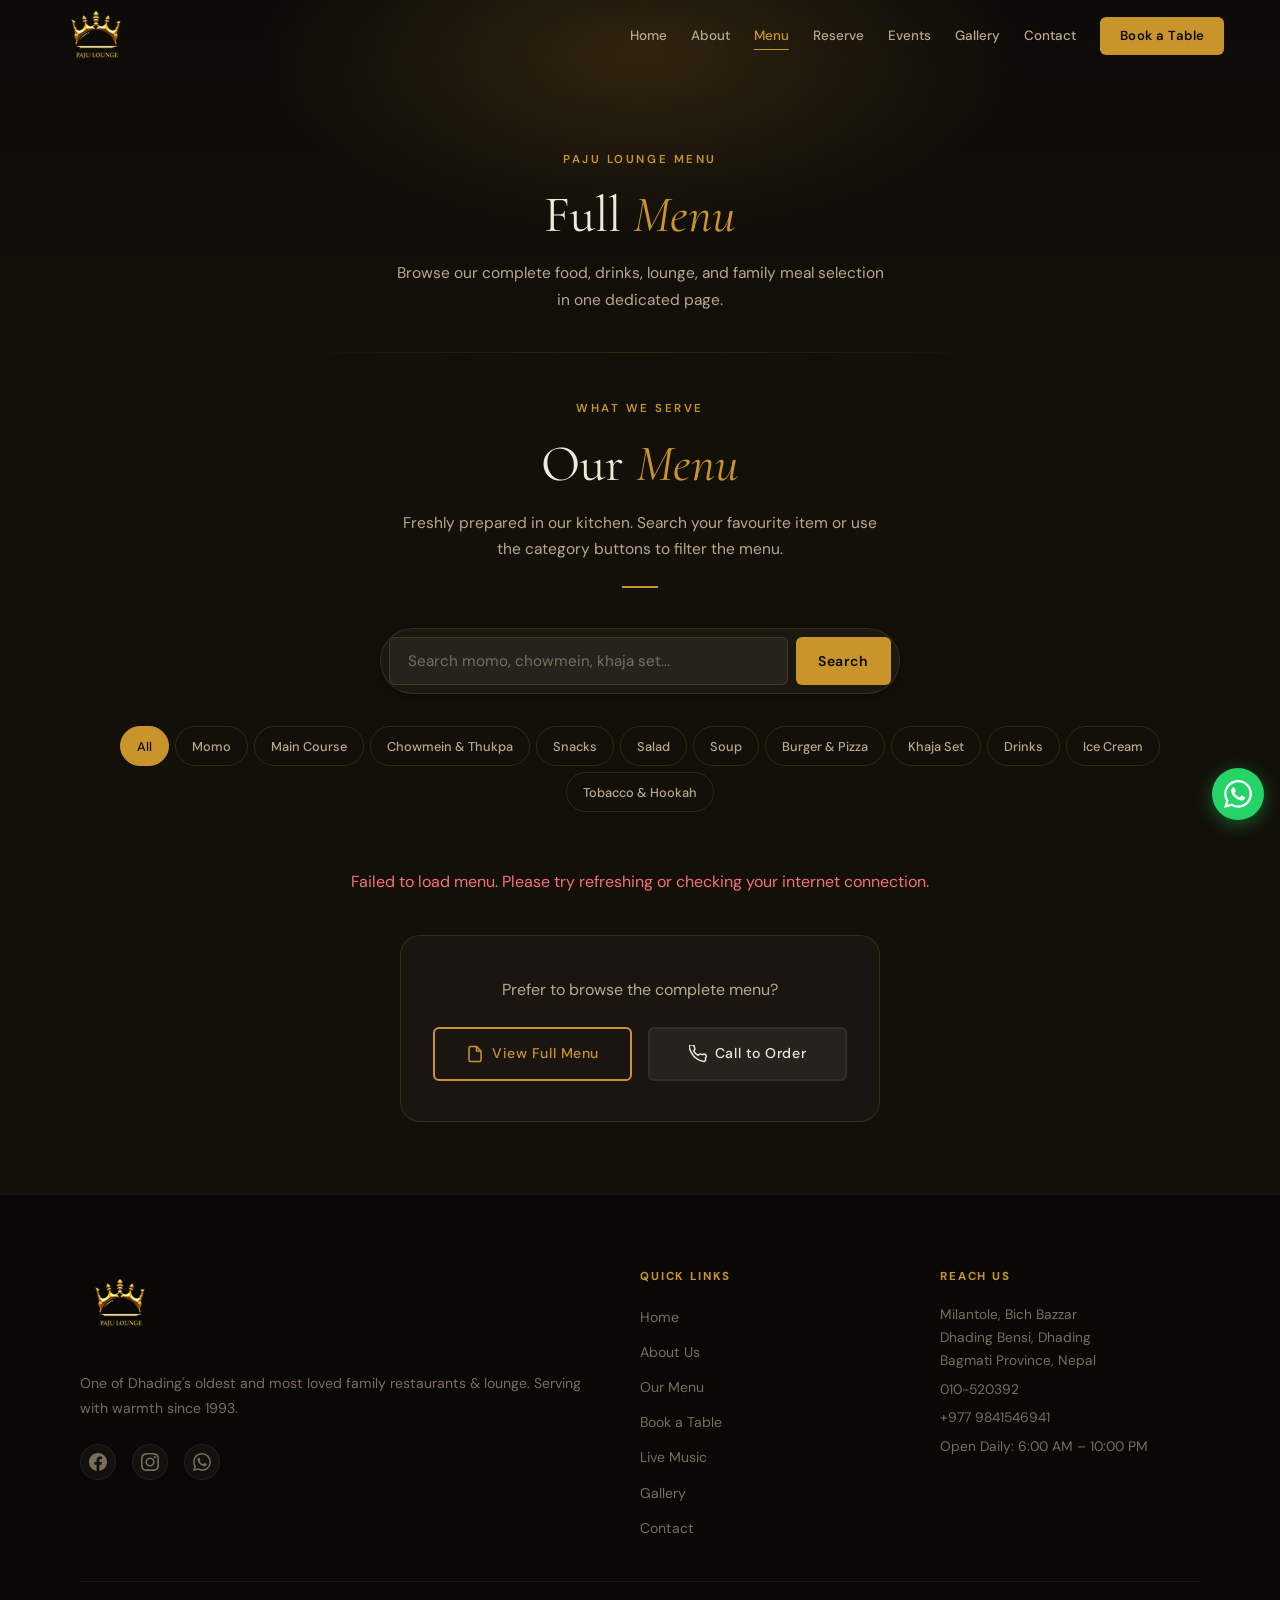
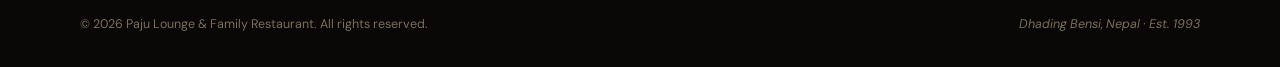
==== commit 59182f7e: "images" ====
--- a/menu.html
+++ b/menu.html
@@ -5,65 +5,139 @@
     <meta name="viewport" content="width=device-width, initial-scale=1.0" />
 
     <!-- ═══ PRIMARY META ═══════════════════════════════════════ -->
-    <title>Full Menu | Paju Lounge &amp; Family Restaurant, Dhading Bensi</title>
-    <meta name="description" content="Browse the complete menu of Paju Lounge &amp; Family Restaurant in Dhading Bensi, Nepal. Momo, chowmein, grilled chicken, mocktails, khaja set, hookah, ice cream &amp; more. Order via WhatsApp." />
-    <meta name="keywords" content="Paju Lounge menu, momo Dhading Bensi, chowmein Dhading, restaurant menu Nepal, chicken sekuwa Dhading, hookah Dhading Bensi, mocktail Dhading, food menu Dhading" />
-    <meta name="robots" content="index, follow, max-image-preview:large, max-snippet:-1" />
+    <title>
+      Full Menu | Paju Lounge &amp; Family Restaurant, Dhading Bensi
+    </title>
+    <meta
+      name="description"
+      content="Browse the complete menu of Paju Lounge &amp; Family Restaurant in Dhading Bensi, Nepal. Momo, chowmein, grilled chicken, mocktails, khaja set, hookah, ice cream &amp; more. Order via WhatsApp."
+    />
+    <meta
+      name="keywords"
+      content="Paju Lounge menu, momo Dhading Bensi, chowmein Dhading, restaurant menu Nepal, chicken sekuwa Dhading, hookah Dhading Bensi, mocktail Dhading, food menu Dhading"
+    />
+    <meta
+      name="robots"
+      content="index, follow, max-image-preview:large, max-snippet:-1"
+    />
     <link rel="canonical" href="https://pajulounge.com.np/menu.html" />
 
     <!-- ═══ OPEN GRAPH ══════════════════════════════════════════ -->
     <meta property="og:type" content="website" />
-    <meta property="og:site_name" content="Paju Lounge &amp; Family Restaurant" />
-    <meta property="og:title" content="Full Menu | Paju Lounge &amp; Family Restaurant, Dhading Bensi" />
-    <meta property="og:description" content="Browse our complete menu — momo, grilled specials, mocktails, khaja sets, hookah &amp; more. Order directly via WhatsApp." />
+    <meta
+      property="og:site_name"
+      content="Paju Lounge &amp; Family Restaurant"
+    />
+    <meta
+      property="og:title"
+      content="Full Menu | Paju Lounge &amp; Family Restaurant, Dhading Bensi"
+    />
+    <meta
+      property="og:description"
+      content="Browse our complete menu — momo, grilled specials, mocktails, khaja sets, hookah &amp; more. Order directly via WhatsApp."
+    />
     <meta property="og:url" content="https://pajulounge.com.np/menu.html" />
-    <meta property="og:image" content="https://pajulounge.com.np/assets/logo/heromomo.webp" />
+    <meta
+      property="og:image"
+      content="https://pajulounge.com.np/assets/logo/heromomo.webp"
+    />
     <meta property="og:image:alt" content="Paju Lounge food menu" />
     <meta property="og:locale" content="en_US" />
 
     <!-- ═══ TWITTER CARD ════════════════════════════════════════ -->
     <meta name="twitter:card" content="summary_large_image" />
-    <meta name="twitter:title" content="Full Menu | Paju Lounge &amp; Family Restaurant" />
-    <meta name="twitter:description" content="Momo, grilled specials, mocktails, khaja sets &amp; more from Dhading Bensi's most loved restaurant." />
-    <meta name="twitter:image" content="https://pajulounge.com.np/assets/logo/heromomo.webp" />
+    <meta
+      name="twitter:title"
+      content="Full Menu | Paju Lounge &amp; Family Restaurant"
+    />
+    <meta
+      name="twitter:description"
+      content="Momo, grilled specials, mocktails, khaja sets &amp; more from Dhading Bensi's most loved restaurant."
+    />
+    <meta
+      name="twitter:image"
+      content="https://pajulounge.com.np/assets/logo/heromomo.webp"
+    />
 
     <!-- ═══ STRUCTURED DATA — MENU PAGE ════════════════════════ -->
     <script type="application/ld+json">
-    {
-      "@context": "https://schema.org",
-      "@type": "Menu",
-      "@id": "https://pajulounge.com.np/menu.html#menu",
-      "name": "Paju Lounge Full Menu",
-      "url": "https://pajulounge.com.np/menu.html",
-      "hasMenuSection": [
-        { "@type": "MenuSection", "name": "Momo", "description": "Veg and chicken momo — steamed, fried, C-momo, jhol momo, and sadheko." },
-        { "@type": "MenuSection", "name": "Main Course", "description": "KFC chicken, crispy chicken, grilled chicken, hot wings." },
-        { "@type": "MenuSection", "name": "Chowmein & Thukpa", "description": "Veg and chicken chowmein and thukpa." },
-        { "@type": "MenuSection", "name": "Snacks", "description": "Spring rolls, sadeko, fries, and more." },
-        { "@type": "MenuSection", "name": "Khaja Set", "description": "Traditional Nepali khaja sets — veg and chicken." },
-        { "@type": "MenuSection", "name": "Drinks", "description": "Hot drinks, mocktails, lassi, soft drinks." },
-        { "@type": "MenuSection", "name": "Ice Cream", "description": "Vanilla, chocolate, strawberry, butterscotch and more." },
-        { "@type": "MenuSection", "name": "Tobacco & Hookah", "description": "Cigarettes and hookah with choice of flavors." }
-      ],
-      "inLanguage": "en",
-      "provider": {
-        "@type": "Restaurant",
-        "@id": "https://pajulounge.com.np/#restaurant",
-        "name": "Paju Lounge & Family Restaurant"
+      {
+        "@context": "https://schema.org",
+        "@type": "Menu",
+        "@id": "https://pajulounge.com.np/menu.html#menu",
+        "name": "Paju Lounge Full Menu",
+        "url": "https://pajulounge.com.np/menu.html",
+        "hasMenuSection": [
+          {
+            "@type": "MenuSection",
+            "name": "Momo",
+            "description": "Veg and chicken momo — steamed, fried, C-momo, jhol momo, and sadheko."
+          },
+          {
+            "@type": "MenuSection",
+            "name": "Main Course",
+            "description": "KFC chicken, crispy chicken, grilled chicken, hot wings."
+          },
+          {
+            "@type": "MenuSection",
+            "name": "Chowmein & Thukpa",
+            "description": "Veg and chicken chowmein and thukpa."
+          },
+          {
+            "@type": "MenuSection",
+            "name": "Snacks",
+            "description": "Spring rolls, sadeko, fries, and more."
+          },
+          {
+            "@type": "MenuSection",
+            "name": "Khaja Set",
+            "description": "Traditional Nepali khaja sets — veg and chicken."
+          },
+          {
+            "@type": "MenuSection",
+            "name": "Drinks",
+            "description": "Hot drinks, mocktails, lassi, soft drinks."
+          },
+          {
+            "@type": "MenuSection",
+            "name": "Ice Cream",
+            "description": "Vanilla, chocolate, strawberry, butterscotch and more."
+          },
+          {
+            "@type": "MenuSection",
+            "name": "Tobacco & Hookah",
+            "description": "Cigarettes and hookah with choice of flavors."
+          }
+        ],
+        "inLanguage": "en",
+        "provider": {
+          "@type": "Restaurant",
+          "@id": "https://pajulounge.com.np/#restaurant",
+          "name": "Paju Lounge & Family Restaurant"
+        }
       }
-    }
     </script>
 
     <!-- ═══ BREADCRUMB ══════════════════════════════════════════ -->
     <script type="application/ld+json">
-    {
-      "@context": "https://schema.org",
-      "@type": "BreadcrumbList",
-      "itemListElement": [
-        { "@type": "ListItem", "position": 1, "name": "Home", "item": "https://pajulounge.com.np/" },
-        { "@type": "ListItem", "position": 2, "name": "Menu", "item": "https://pajulounge.com.np/menu.html" }
-      ]
-    }
+      {
+        "@context": "https://schema.org",
+        "@type": "BreadcrumbList",
+        "itemListElement": [
+          {
+            "@type": "ListItem",
+            "position": 1,
+            "name": "Home",
+            "item": "https://pajulounge.com.np/"
+          },
+          {
+            "@type": "ListItem",
+            "position": 2,
+            "name": "Menu",
+            "item": "https://pajulounge.com.np/menu.html"
+          }
+        ]
+      }
     </script>
 
     <!-- ═══ FONTS ══════════════════════════════════════════════ -->
@@ -74,11 +148,11 @@
       rel="stylesheet"
     />
     <link rel="stylesheet" href="style.css" />
-  
+
     <!-- Web App Manifest -->
     <link rel="manifest" href="/site.webmanifest" />
     <meta name="theme-color" content="#c9952a" />
-</head>
+  </head>
   <body>
     <!-- ═══════════════════════════════════════════
        PAGE LOADER
@@ -86,35 +160,55 @@
     <div class="page-loader" id="pageLoader" aria-hidden="true" role="status">
       <div class="loader-inner">
         <div class="loader-food-ring">
-          <div class="loader-icon" style="--i:0; --start:0deg">
-            <span class="loader-icon-emoji" style="--i:0; --start:0deg">🍜</span>
-          </div>
-          <div class="loader-icon" style="--i:1; --start:36deg">
-            <span class="loader-icon-emoji" style="--i:1; --start:36deg">🥟</span>
-          </div>
-          <div class="loader-icon" style="--i:2; --start:72deg">
-            <span class="loader-icon-emoji" style="--i:2; --start:72deg">🍗</span>
-          </div>
-          <div class="loader-icon" style="--i:3; --start:108deg">
-            <span class="loader-icon-emoji" style="--i:3; --start:108deg">🍹</span>
-          </div>
-          <div class="loader-icon" style="--i:4; --start:144deg">
-            <span class="loader-icon-emoji" style="--i:4; --start:144deg">🍕</span>
-          </div>
-          <div class="loader-icon" style="--i:5; --start:180deg">
-            <span class="loader-icon-emoji" style="--i:5; --start:180deg">🧆</span>
-          </div>
-          <div class="loader-icon" style="--i:6; --start:216deg">
-            <span class="loader-icon-emoji" style="--i:6; --start:216deg">🍨</span>
-          </div>
-          <div class="loader-icon" style="--i:7; --start:252deg">
-            <span class="loader-icon-emoji" style="--i:7; --start:252deg">🥗</span>
-          </div>
-          <div class="loader-icon" style="--i:8; --start:288deg">
-            <span class="loader-icon-emoji" style="--i:8; --start:288deg">🍲</span>
-          </div>
-          <div class="loader-icon" style="--i:9; --start:324deg">
-            <span class="loader-icon-emoji" style="--i:9; --start:324deg">☕</span>
+          <div class="loader-icon" style="--i: 0; --start: 0deg">
+            <span class="loader-icon-emoji" style="--i: 0; --start: 0deg"
+              >🍜</span
+            >
+          </div>
+          <div class="loader-icon" style="--i: 1; --start: 36deg">
+            <span class="loader-icon-emoji" style="--i: 1; --start: 36deg"
+              >🥟</span
+            >
+          </div>
+          <div class="loader-icon" style="--i: 2; --start: 72deg">
+            <span class="loader-icon-emoji" style="--i: 2; --start: 72deg"
+              >🍗</span
+            >
+          </div>
+          <div class="loader-icon" style="--i: 3; --start: 108deg">
+            <span class="loader-icon-emoji" style="--i: 3; --start: 108deg"
+              >🍹</span
+            >
+          </div>
+          <div class="loader-icon" style="--i: 4; --start: 144deg">
+            <span class="loader-icon-emoji" style="--i: 4; --start: 144deg"
+              >🍕</span
+            >
+          </div>
+          <div class="loader-icon" style="--i: 5; --start: 180deg">
+            <span class="loader-icon-emoji" style="--i: 5; --start: 180deg"
+              >🧆</span
+            >
+          </div>
+          <div class="loader-icon" style="--i: 6; --start: 216deg">
+            <span class="loader-icon-emoji" style="--i: 6; --start: 216deg"
+              >🍨</span
+            >
+          </div>
+          <div class="loader-icon" style="--i: 7; --start: 252deg">
+            <span class="loader-icon-emoji" style="--i: 7; --start: 252deg"
+              >🥗</span
+            >
+          </div>
+          <div class="loader-icon" style="--i: 8; --start: 288deg">
+            <span class="loader-icon-emoji" style="--i: 8; --start: 288deg"
+              >🍲</span
+            >
+          </div>
+          <div class="loader-icon" style="--i: 9; --start: 324deg">
+            <span class="loader-icon-emoji" style="--i: 9; --start: 324deg"
+              >☕</span
+            >
           </div>
         </div>
         <p class="loader-tagline">Loading the full menu&hellip;</p>
@@ -184,7 +278,6 @@
       </nav>
     </div>
 
-
     <!-- ═══════════════════════════════════════════
        MENU PAGE HERO
   ═══════════════════════════════════════════ -->
@@ -193,7 +286,8 @@
         <p class="section-eyebrow reveal-up">Paju Lounge Menu</p>
         <h1 class="section-title reveal-up anim-d1">Full <em>Menu</em></h1>
         <p class="section-desc reveal-up anim-d2">
-          Browse our complete food, drinks, lounge, and family meal selection in one dedicated page.
+          Browse our complete food, drinks, lounge, and family meal selection in
+          one dedicated page.
         </p>
       </div>
     </section>
@@ -207,11 +301,17 @@
           <p class="section-eyebrow">What We Serve</p>
           <h2 class="section-title">Our <em>Menu</em></h2>
           <p class="section-desc">
-            Freshly prepared in our kitchen. Search your favourite item or use the category buttons to filter the menu.
+            Freshly prepared in our kitchen. Search your favourite item or use
+            the category buttons to filter the menu.
           </p>
         </div>
 
-        <form class="menu-search reveal-up" id="menuSearchForm" role="search" aria-label="Search menu items">
+        <form
+          class="menu-search reveal-up"
+          id="menuSearchForm"
+          role="search"
+          aria-label="Search menu items"
+        >
           <label class="sr-only" for="menuSearchInput">Search menu items</label>
           <input
             class="menu-search-input"
@@ -277,14 +377,17 @@
           </button>
         </div>
 
-        <p class="menu-results-count" id="menuResultsCount" aria-live="polite"></p>
+        <p
+          class="menu-results-count"
+          id="menuResultsCount"
+          aria-live="polite"
+        ></p>
 
         <div class="menu-grid" id="menuGrid"></div>
 
         <p class="menu-empty-state" id="menuEmptyState" hidden>
-          No items found for your search. Try a different keyword or browse all categories.
-        </p>
-          No menu item found. Try another search or choose a different category.
+          No items found for your search. Try a different keyword or browse all
+          categories.
         </p>
 
         <!-- /menu-grid -->
